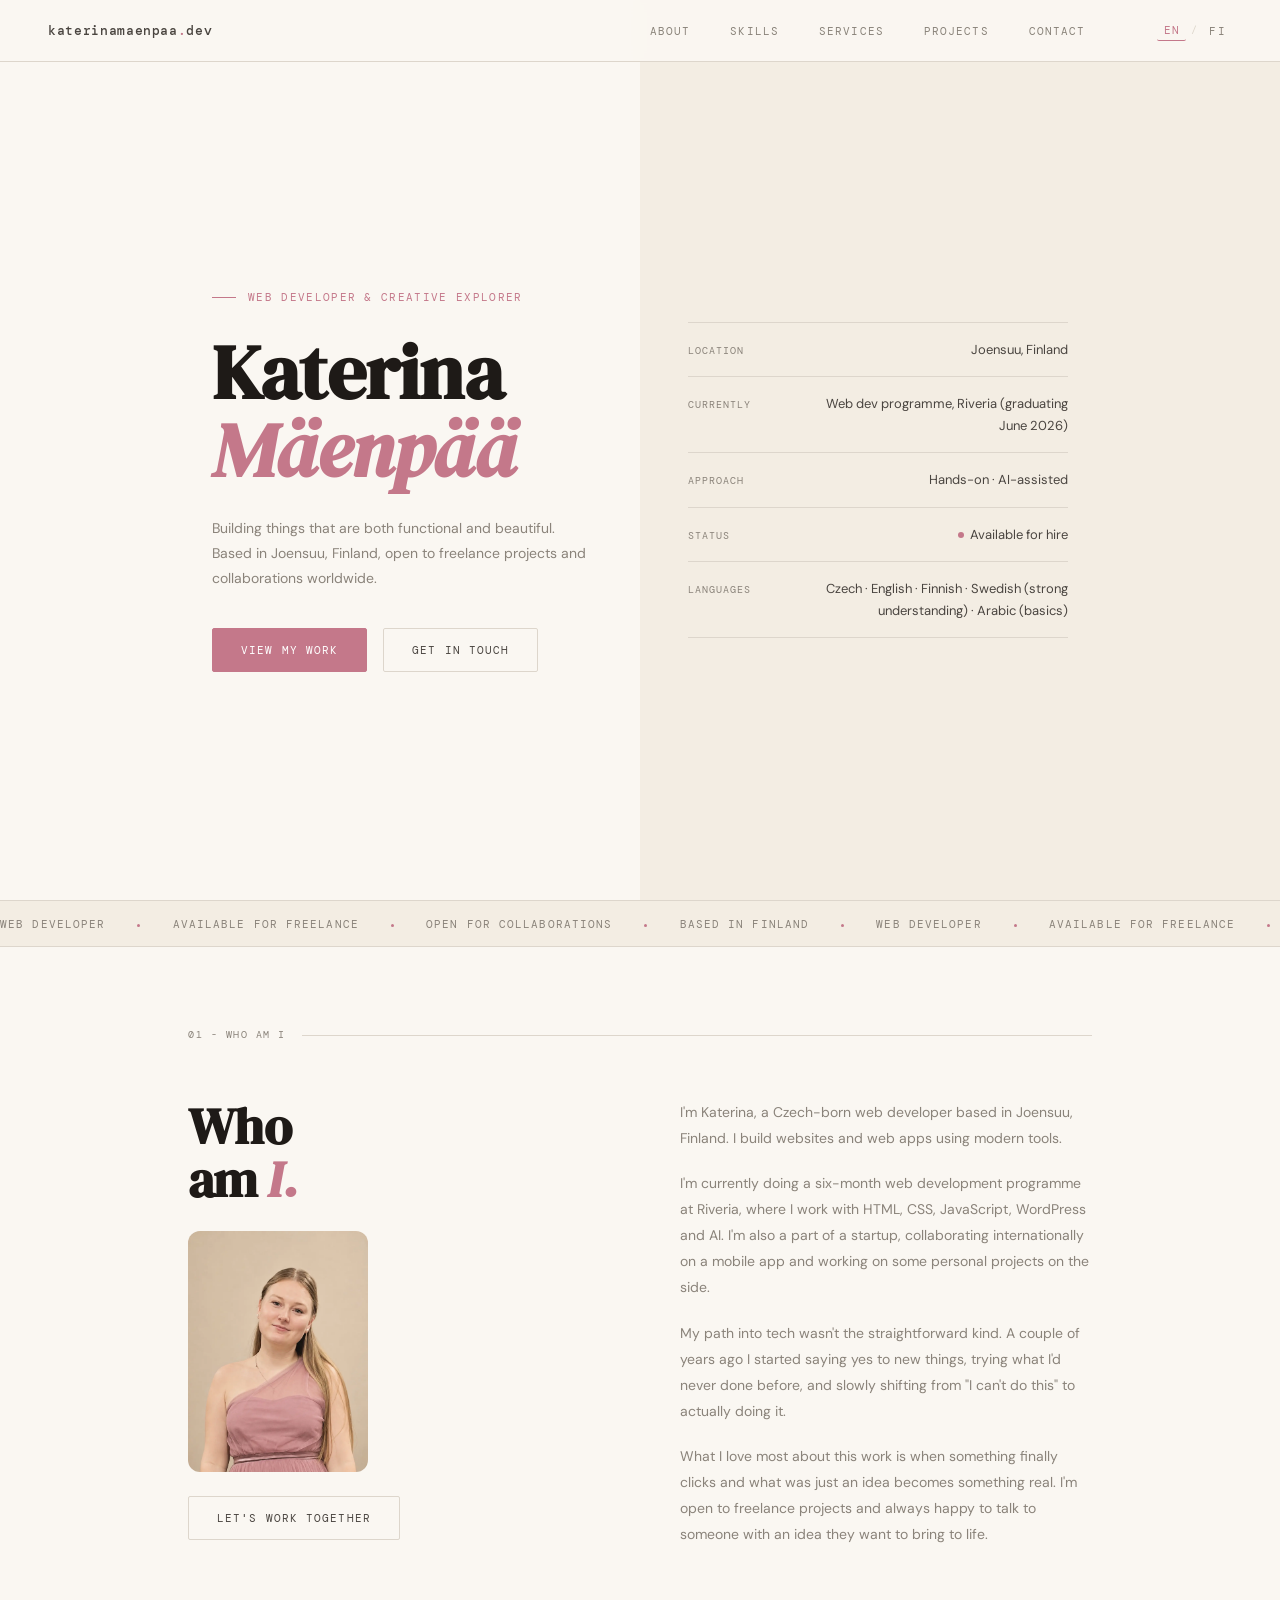
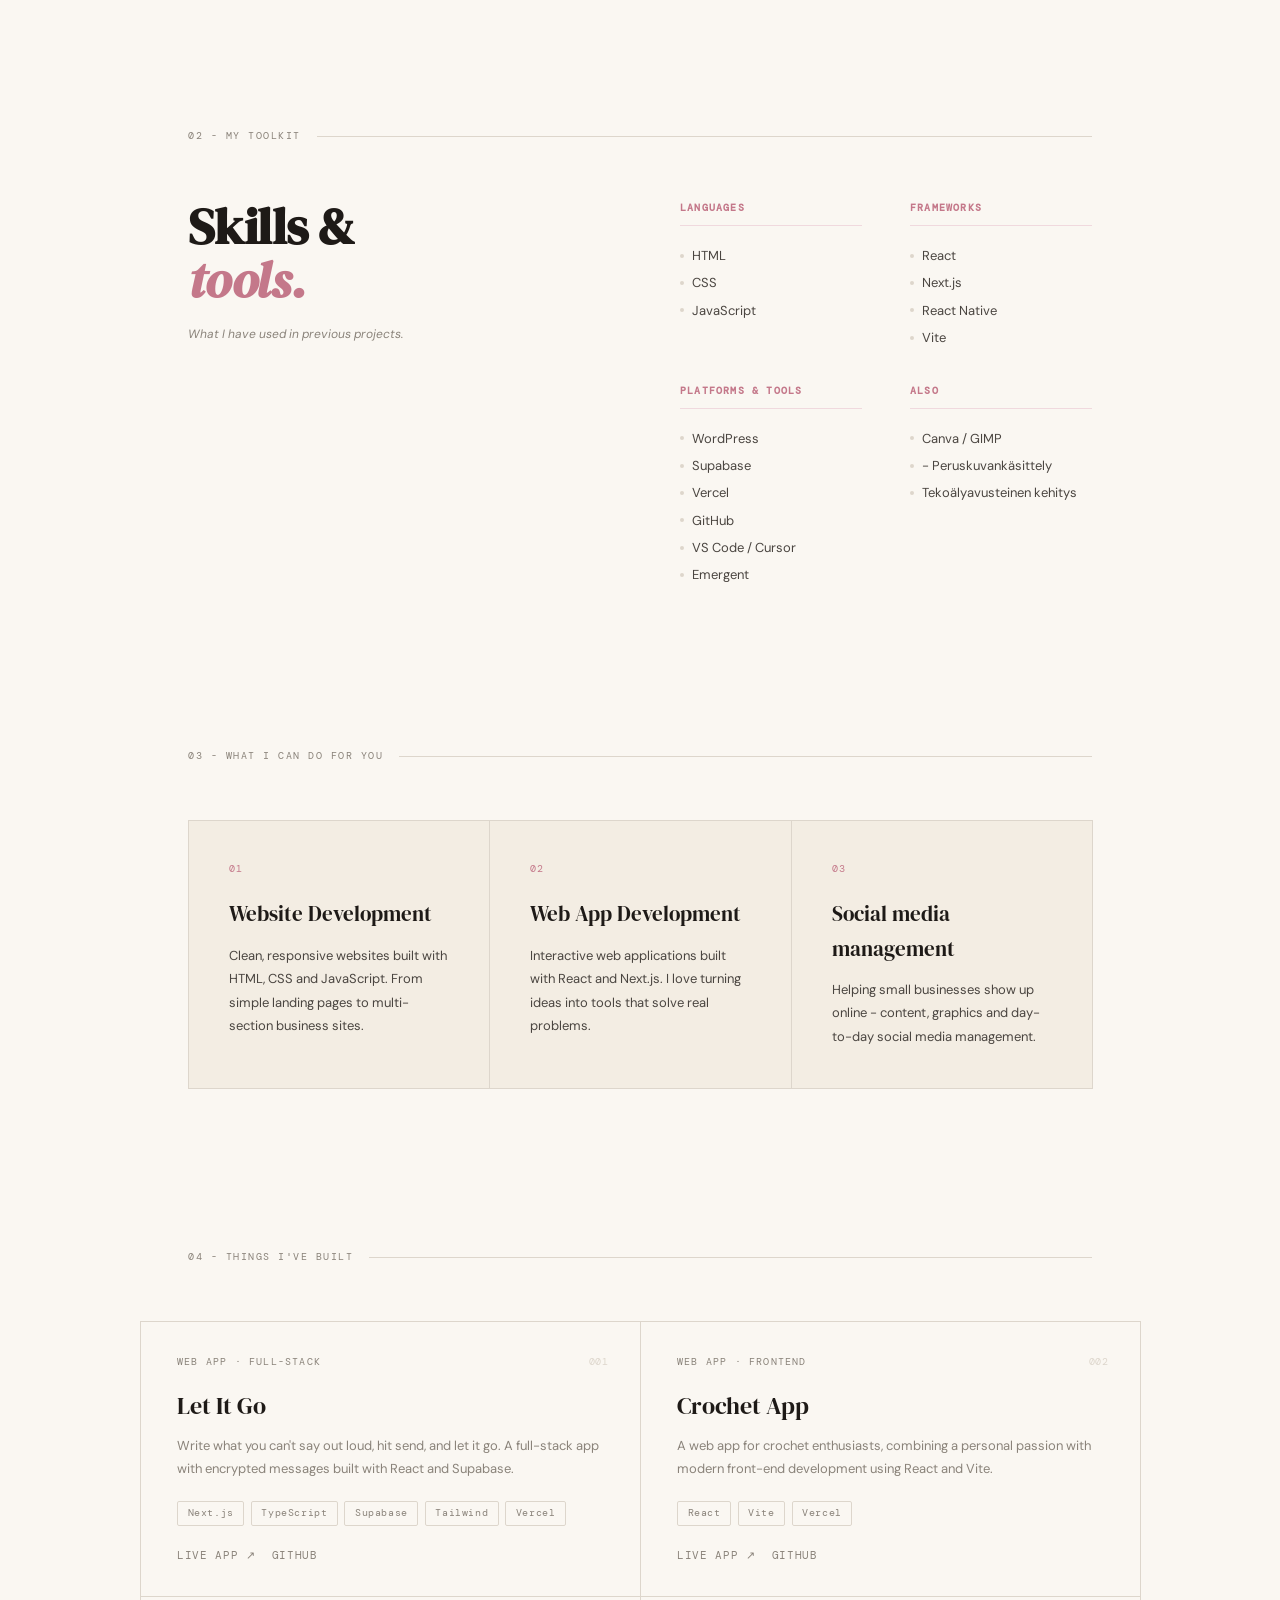
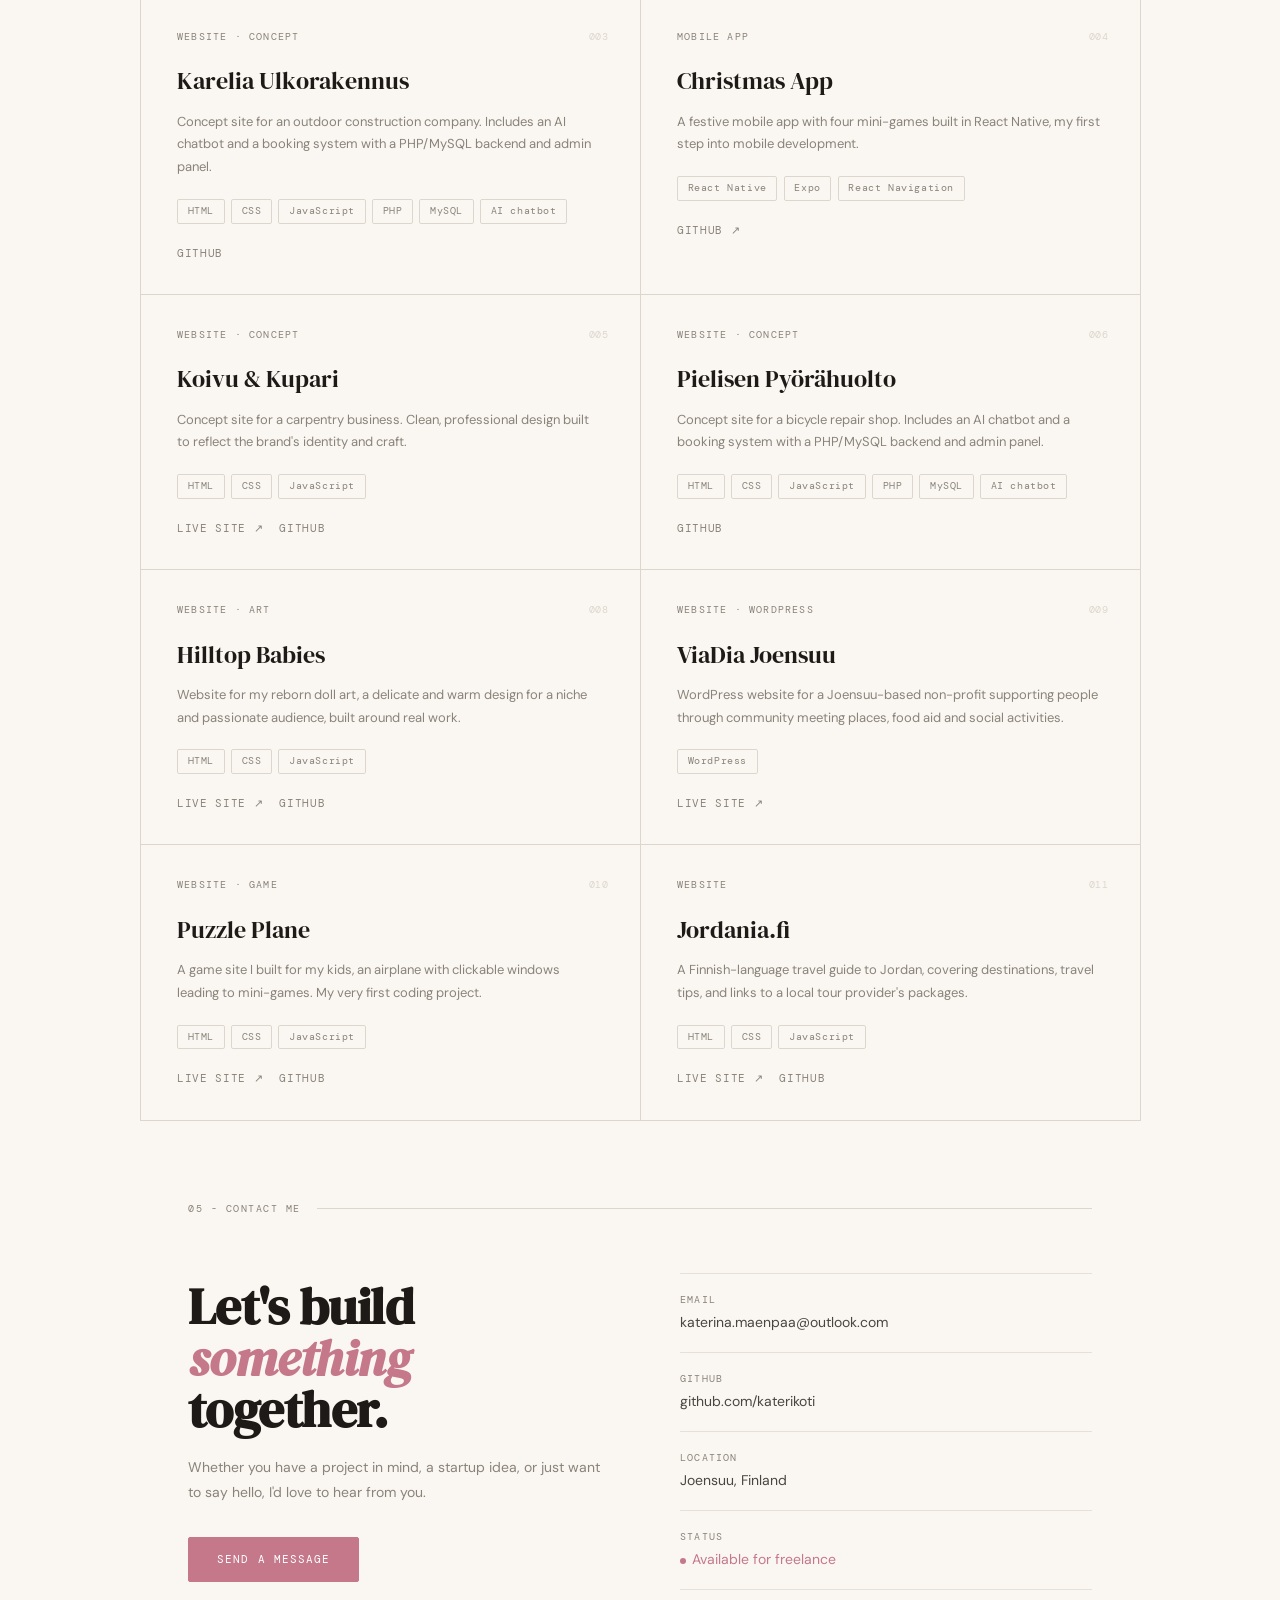
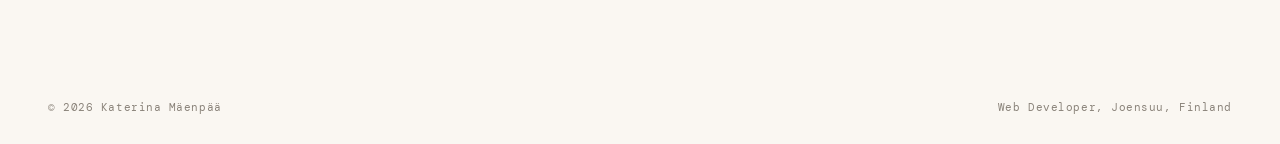
==== index.html @ 5618a6f2 "Header: make nav content full-width (remove container)" ====
<!DOCTYPE html>
<html lang="en">
<head>
<meta charset="UTF-8">
<meta name="viewport" content="width=device-width, initial-scale=1.0">

<!-- SEO -->
<title>Katerina Mäenpää | Web Developer, Joensuu, Finland</title>
<meta name="description" content="Web developer based in Joensuu, Finland. I build clean, responsive websites and web apps using HTML, CSS, JavaScript, React and WordPress. Open to freelance projects worldwide.">
<meta name="keywords" content="web developer, Joensuu, Finland, freelance, React, Next.js, WordPress, HTML, CSS, JavaScript">
<meta name="author" content="Katerina Mäenpää">
<meta name="robots" content="index, follow">
<link rel="canonical" href="https://katerinamaenpaa.dev/">

<!-- GEO -->
<meta name="geo.region" content="FI-PKS">
<meta name="geo.placename" content="Joensuu">
<meta name="geo.position" content="62.6010;29.7638">
<meta name="ICBM" content="62.6010, 29.7638">

<!-- Open Graph -->
<meta property="og:type" content="website">
<meta property="og:title" content="Katerina Mäenpää | Web Developer">
<meta property="og:description" content="Web developer based in Joensuu, Finland. Building clean, responsive websites and web apps. Open to freelance projects worldwide.">
<meta property="og:url" content="https://katerinamaenpaa.dev/">
<meta property="og:locale" content="en_US">
<meta property="og:locale:alternate" content="fi_FI">

<link rel="icon" type="image/svg+xml" href="favicon.svg">
<link rel="preconnect" href="https://fonts.googleapis.com">
<link rel="preconnect" href="https://fonts.gstatic.com" crossorigin>
<link href="https://fonts.googleapis.com/css2?family=DM+Serif+Display:ital@0;1&family=DM+Mono:wght@400;500&family=DM+Sans:wght@400;500&display=swap" rel="stylesheet">
<link rel="stylesheet" href="styles.css">
</head>
<body>

<nav>
  <div style="display:flex;justify-content:space-between;align-items:center;width:100%">
  <div class="nav-logo">katerinamaenpaa<span>.</span>dev</div>
  <ul class="nav-links">
    <li><a href="#about" id="nav-about" data-fi="Tietoa">About</a></li>
    <li><a href="#skills" id="nav-skills" data-fi="Taidot">Skills</a></li>
    <li><a href="#services" id="nav-services" data-fi="Palvelut">Services</a></li>
    <li><a href="#projects" id="nav-projects" data-fi="Projektit">Projects</a></li>
    <li><a href="#contact" id="nav-contact" data-fi="Yhteystiedot">Contact</a></li>
    <li>
      <div class="lang-switcher">
        <button data-lang="en" class="active">EN</button>
        <span class="lang-sep">/</span>
        <button data-lang="fi">FI</button>
      </div>
    </li>
  </ul>
  <div class="nav-mobile-right">
    <div class="lang-switcher lang-switcher-mobile">
      <button data-lang="en" class="active">EN</button>
      <span class="lang-sep">/</span>
      <button data-lang="fi">FI</button>
    </div>
    <button class="hamburger" id="hamburger" aria-label="Menu">
      <span></span><span></span><span></span>
    </button>
  </div>
</nav>

<div class="mobile-menu" id="mobile-menu">
  <a href="#about" id="mob-about" data-fi="Tietoa">About</a>
  <a href="#skills" id="mob-skills" data-fi="Taidot">Skills</a>
  <a href="#services" id="mob-services" data-fi="Palvelut">Services</a>
  <a href="#projects" id="mob-projects" data-fi="Projektit">Projects</a>
  <a href="#contact" id="mob-contact" data-fi="Yhteystiedot">Contact</a>
</div>

<section class="hero" id="hero">
  <div class="hero-inner container">
    <div class="hero-left">
      <div class="hero-tag" id="hero-tag" data-fi="Web-kehittäjä &amp;amp; luova tekijä">Web Developer &amp; Creative Explorer</div>
      <h1>Katerina<br><em>Mäenpää</em></h1>
      <p class="hero-desc" id="hero-desc" data-fi="Rakennan asioita, jotka ovat sekä toimivia että kauniita. Kotipaikka Joensuu, avoin freelance-projekteille ja yhteistyöhön ympäri maailmaa.">Building things that are both functional and beautiful. Based in Joensuu, Finland, open to freelance projects and collaborations worldwide.</p>
      <div class="hero-cta">
        <a href="#projects" class="btn filled" id="hero-cta1" data-fi="Katso töitäni">View my work</a>
        <a href="#contact" class="btn" id="hero-cta2" data-fi="Ota yhteyttä">Get in touch</a>
      </div>
    </div>
    <div class="hero-right">
      <div class="hero-meta">
        <div class="hero-meta-row">
          <span class="hero-meta-label" id="meta-location-label" data-fi="Sijainti">Location</span>
          <span class="hero-meta-val" id="meta-location-val" data-fi="Joensuu, Suomi">Joensuu, Finland</span>
        </div>
        <div class="hero-meta-row">
          <span class="hero-meta-label" id="meta-currently-label" data-fi="Tällä hetkellä">Currently</span>
          <span class="hero-meta-val" id="meta-currently-val" data-fi="Web dev -ohjelma, Riveria (valmistuminen kesäkuu 2026)">Web dev programme, Riveria (graduating June 2026)</span>
        </div>
        <div class="hero-meta-row">
          <span class="hero-meta-label" id="meta-approach-label" data-fi="Työtapa">Approach</span>
          <span class="hero-meta-val" id="meta-approach-val" data-fi="Tekemällä oppien · Tekoäly-avusteinen">Hands-on · AI-assisted</span>
        </div>
        <div class="hero-meta-row">
          <span class="hero-meta-label" id="meta-status-label" data-fi="Tilanne">Status</span>
          <span class="hero-meta-val" id="meta-status-val" data-fi="&lt;span class=&quot;status-dot&quot;&gt;&lt;/span&gt;Avoinna töille"><span class="status-dot"></span>Available for hire</span>
        </div>
        <div class="hero-meta-row">
          <span class="hero-meta-label" id="meta-languages-label" data-fi="Kielet">Languages</span>
          <span class="hero-meta-val" id="meta-languages-val" data-fi="Tšekki · Englanti · Suomi · Ruotsi (vahva ymmärtäminen) · Arabia (perusteet)">Czech · English · Finnish · Swedish (strong understanding) · Arabic (basics)</span>
        </div>
      </div>
    </div>
  </div>
</section>

<div class="ticker-wrap">
  <div class="ticker-inner">
    <div class="ticker" id="ticker">
        Web Developer <span class="tdot"></span> Available for freelance <span class="tdot"></span> Open for collaborations <span class="tdot"></span> Based in Finland <span class="tdot"></span> Web Developer <span class="tdot"></span> Available for freelance <span class="tdot"></span> Open for collaborations <span class="tdot"></span> Based in Finland <span class="tdot"></span> Web Developer <span class="tdot"></span> Available for freelance <span class="tdot"></span> Open for collaborations <span class="tdot"></span> Based in Finland <span class="tdot"></span> Web Developer <span class="tdot"></span> Available for freelance <span class="tdot"></span> Open for collaborations <span class="tdot"></span> Based in Finland <span class="tdot"></span>
      </div>
  </div>
</div>

<section id="about">
  <div class="section-inner">
    <div class="section-label" id="section-about-label" data-fi="01 - Kuka olen">01 - Who am I</div>
    <div class="about-grid">
      <div>
        <h2 id="about-h2" data-fi="Kuka&lt;br&gt;&lt;em&gt;olen.&lt;/em&gt;">Who<br>am <em>I.</em></h2>
        <img src="katerina.webp" alt="Portrait of Katerina Mäenpää in a pink dress, waist-up" class="about-photo">
        <a href="#contact" class="btn" style="margin-top:0" id="about-cta" data-fi="Tehdään yhteistyötä">Let's work together</a>
      </div>
      <div>
        <p class="about-text" id="about-p1" data-fi="Olen Katerina, tšekkiläissyntyinen web-kehittäjä Joensuusta. Rakennan verkkosivuja ja verkkosovelluksia moderneilla työkaluilla.">I'm Katerina, a Czech-born web developer based in Joensuu, Finland. I build websites and web apps using modern tools.</p>
        <p class="about-text" id="about-p2" data-fi="Olen tällä hetkellä kuuden kuukauden web-kehityskoulutuksessa Riveriassa, jossa työskentelen HTML:n, CSS:n, JavaScriptin, WordPressin ja tekoälyn parissa. Olen myös mukana startupissa, teen kansainvälistä yhteistyötä mobiilisovelluksen parissa ja työstän samalla omia henkilökohtaisia projekteja.">I'm currently doing a six-month web development programme at Riveria, where I work with HTML, CSS, JavaScript, WordPress and AI. I'm also a part of a startup, collaborating internationally on a mobile app and working on some personal projects on the side.</p>
        <p class="about-text" id="about-p3" data-fi="Polkuni teknologia-alalle ei ollut suoraviivainen. Muutama vuosi sitten päätin alkaa sanoa kyllä uusille asioille, kokeilla, mitä en ollut koskaan tehnyt ja vähitellen 'en pysty tähän' asenne muuttui siihen, että oikeasti tein sitä.">My path into tech wasn't the straightforward kind. A couple of years ago I started saying yes to new things, trying what I'd never done before, and slowly shifting from "I can't do this" to actually doing it.</p>
        <p class="about-text" id="about-p4" data-fi="Rakastan tässä työssä eniten sitä, kun jokin viimein napsahtaa paikalleen ja pelkästä ideasta tulee jotain todellista. Olen avoin freelance-projekteille ja juttelen mielelläni kenen kanssa tahansa, jolla on idea, jonka haluaa toteuttaa.">What I love most about this work is when something finally clicks and what was just an idea becomes something real. I'm open to freelance projects and always happy to talk to someone with an idea they want to bring to life.</p>
      </div>
    </div>
  </div>
</section>

<section id="skills">
  <div class="section-inner">
    <div class="section-label" id="section-skills-label" data-fi="02 - Työkalupakkini">02 - My toolkit</div>
    <div class="skills-layout">
      <div>
        <h2 id="skills-h2" data-fi="Taidot &amp;amp;&lt;br&gt;&lt;em&gt;työkalut.&lt;/em&gt;">Skills &amp;<br><em>tools.</em></h2>
        <p class="skills-note" id="skills-note" data-fi="Mitä olen käyttänyt aiemmissa projekteissa.">What I have used in previous projects.</p>
      </div>
      <div class="skill-groups">
        <div class="skill-group">
          <h4 id="skills-lang-label" data-fi="Kielet">Languages</h4>
          <ul class="skill-list">
            <li>HTML</li><li>CSS</li><li>JavaScript</li>
          </ul>
        </div>
        <div class="skill-group">
          <h4 id="skills-frameworks-label" data-fi="Kehykset">Frameworks</h4>
          <ul class="skill-list">
            <li>React</li><li>Next.js</li><li>React Native</li><li>Vite</li>
          </ul>
        </div>
        <div class="skill-group">
          <h4 id="skills-platforms-label" data-fi="Alustat &amp;amp; työkalut">Platforms &amp; tools</h4>
          <ul class="skill-list">
            <li>WordPress</li><li>Supabase</li><li>Vercel</li><li>GitHub</li><li>VS Code / Cursor</li><li>Emergent</li>
          </ul>
        </div>
        <div class="skill-group">
          <h4 id="skills-also-label" data-fi="Lisäksi">Also</h4>
          <ul class="skill-list">
              <li>Canva / GIMP</li><li>- Peruskuvankäsittely</li><li>Tekoälyavusteinen kehitys</li>
            </ul>
        </div>
      </div>
    </div>
  </div>
</section>

<section id="services">
  <div class="section-inner">
    <div class="section-label" id="section-services-label" data-fi="03 - Mitä voin tehdä sinulle">03 - What I can do for you</div>
    <div class="services-row">
      <div class="service-item">
        <span class="service-num">01</span>
        <h3 id="svc1-title" data-fi="Verkkosivujen kehitys">Website Development</h3>
        <p id="svc1-desc" data-fi="Siistit, responsiiviset verkkosivut HTML:llä, CSS:llä ja JavaScriptillä. Yksinkertaisista laskeutumissivuista moniosaisiin yrityssivustoihin.">Clean, responsive websites built with HTML, CSS and JavaScript. From simple landing pages to multi-section business sites.</p>
      </div>
      <div class="service-item">
        <span class="service-num">02</span>
        <h3 id="svc2-title" data-fi="Web-sovellusten kehitys">Web App Development</h3>
        <p id="svc2-desc" data-fi="Interaktiiviset web-sovellukset Reactilla ja Next.js:llä. Rakastan ideoiden muuttamista työkaluiksi, jotka ratkaisevat todellisia ongelmia.">Interactive web applications built with React and Next.js. I love turning ideas into tools that solve real problems.</p>
      </div>
      <div class="service-item">
        <span class="service-num">03</span>
        <h3 id="svc3-title" data-fi="Sosiaalisen median hallinta">Social media management</h3>
        <p id="svc3-desc" data-fi="Sisällöntuotantoa, grafiikkaa ja sosiaalisen median hallintaa pienyrityksille.">Helping small businesses show up online - content, graphics and day-to-day social media management.</p>
      </div>
    </div>
  </div>
</section>

<section id="projects">
  <div class="section-inner" style="padding-bottom:0">
    <div class="section-label" id="section-projects-label" data-fi="04 - Rakentamiani asioita">04 - Things I've built</div>
  </div>
  <div class="projects-grid">

    <div class="project-card">
      <span class="project-num">001</span>
      <div class="project-type" id="p1-type" data-fi="Web-sovellus · Full-Stack">Web App · Full-Stack</div>
      <h3>Let It Go</h3>
      <p id="p1-desc" data-fi="Kirjoita mitä et pysty sanomaan ääneen, paina lähetä ja päästä irti. Full-stack-sovellus salatuilla viesteillä, rakennettu Reactilla ja Supabasella.">Write what you can't say out loud, hit send, and let it go. A full-stack app with encrypted messages built with React and Supabase.</p>
      <div class="project-tags">
        <span class="tag">Next.js</span><span class="tag">TypeScript</span><span class="tag">Supabase</span><span class="tag">Tailwind</span><span class="tag">Vercel</span>
      </div>
      <div class="project-links">
        <a href="https://let-it-go-chi.vercel.app" target="_blank" rel="noopener noreferrer" id="p1-live" data-fi="Sovellus ↗">Live app ↗</a>
        <a href="https://github.com/katerikoti/let-it-go" target="_blank" rel="noopener noreferrer">GitHub</a>
      </div>
    </div>

    <div class="project-card">
      <span class="project-num">002</span>
      <div class="project-type" id="p2-type" data-fi="Web-sovellus · Frontend">Web App · Frontend</div>
      <h3>Crochet App</h3>
      <p id="p2-desc" data-fi="Web-sovellus virkkausharrastajille, yhdistää henkilökohtaisen intohimon moderniin frontend-kehitykseen Reactilla ja Vitellä.">A web app for crochet enthusiasts, combining a personal passion with modern front-end development using React and Vite.</p>
      <div class="project-tags">
        <span class="tag">React</span><span class="tag">Vite</span><span class="tag">Vercel</span>
      </div>
      <div class="project-links">
        <a href="https://crochet-app-swart.vercel.app" target="_blank" rel="noopener noreferrer" id="p2-live" data-fi="Sovellus ↗">Live app ↗</a>
        <a href="https://github.com/katerikoti/crochet-app" target="_blank" rel="noopener noreferrer">GitHub</a>
      </div>
    </div>

    <div class="project-card">
      <span class="project-num">003</span>
      <div class="project-type" id="p3-type" data-fi="Verkkosivu · Konsepti">Website · Concept</div>
      <h3>Karelia Ulkorakennus</h3>
      <p id="p3-desc" data-fi="Konseptisivu ulkorakennusyritykselle. Sisältää tekoälychatbotin sekä ajanvarausjärjestelmän PHP/MySQL-backendillä ja admin-paneelilla.">Concept site for an outdoor construction company. Includes an AI chatbot and a booking system with a PHP/MySQL backend and admin panel.</p>
      <div class="project-tags">
        <span class="tag">HTML</span><span class="tag">CSS</span><span class="tag">JavaScript</span><span class="tag">PHP</span><span class="tag">MySQL</span><span class="tag">AI chatbot</span>
      </div>
      <div class="project-links">
        <a href="https://github.com/katerikoti/karelia-ulkorakennus" target="_blank" rel="noopener noreferrer">GitHub</a>
      </div>
    </div>

    <div class="project-card">
      <span class="project-num">004</span>
      <div class="project-type" id="p4-type" data-fi="Mobiilisovellus">Mobile App</div>
      <h3>Christmas App</h3>
      <p id="p4-desc" data-fi="Jouluinen mobiilisovellus neljällä minipelillä React Nativella, ensimmäinen askeleeni mobiilisovellusten pariin.">A festive mobile app with four mini-games built in React Native, my first step into mobile development.</p>
      <div class="project-tags">
        <span class="tag">React Native</span><span class="tag">Expo</span><span class="tag">React Navigation</span>
      </div>
      <div class="project-links">
        <a href="https://github.com/katerikoti/christmas-app" target="_blank" rel="noopener noreferrer">GitHub ↗</a>
      </div>
    </div>

    <div class="project-card">
      <span class="project-num">005</span>
      <div class="project-type" id="p5-type" data-fi="Verkkosivu · Konsepti">Website · Concept</div>
      <h3>Koivu &amp; Kupari</h3>
      <p id="p5-desc" data-fi="Konseptisivu puusepänyritykselle. Siisti, ammattimainen muotoilu brändin identiteetin ja käsityön henkeen.">Concept site for a carpentry business. Clean, professional design built to reflect the brand's identity and craft.</p>
      <div class="project-tags">
        <span class="tag">HTML</span><span class="tag">CSS</span><span class="tag">JavaScript</span>
      </div>
      <div class="project-links">
        <a href="https://katerikoti.github.io/koivukupari/" target="_blank" rel="noopener noreferrer" id="p5-live" data-fi="Sivusto ↗">Live site ↗</a>
        <a href="https://github.com/katerikoti/koivukupari" target="_blank" rel="noopener noreferrer">GitHub</a>
      </div>
    </div>

    <div class="project-card">
      <span class="project-num">006</span>
      <div class="project-type" id="p7-type" data-fi="Verkkosivu · Konsepti">Website · Concept</div>
      <h3>Pielisen Pyörähuolto</h3>
      <p id="p7-desc" data-fi="Konseptisivu polkupyöräkorjaamolle. Sisältää tekoälychatbotin sekä ajanvarausjärjestelmän PHP/MySQL-backendillä ja admin-paneelilla.">Concept site for a bicycle repair shop. Includes an AI chatbot and a booking system with a PHP/MySQL backend and admin panel.</p>
      <div class="project-tags">
        <span class="tag">HTML</span><span class="tag">CSS</span><span class="tag">JavaScript</span><span class="tag">PHP</span><span class="tag">MySQL</span><span class="tag">AI chatbot</span>
      </div>
      <div class="project-links">
        <a href="https://github.com/katerikoti/pielisen-pyorahuolto" target="_blank" rel="noopener noreferrer">GitHub</a>
      </div>
    </div>

    <div class="project-card">
      <span class="project-num">008</span>
      <div class="project-type" id="p8-type" data-fi="Verkkosivu · Taide">Website · Art</div>
      <h3>Hilltop Babies</h3>
      <p id="p8-desc" data-fi="Sivusto reborn-nukketaiteelleni, herkkä ja lämmin muotoilu intohimoiselle yleisölle, rakennettu todellisten töiden ympärille.">Website for my reborn doll art, a delicate and warm design for a niche and passionate audience, built around real work.</p>
      <div class="project-tags">
        <span class="tag">HTML</span><span class="tag">CSS</span><span class="tag">JavaScript</span>
      </div>
      <div class="project-links">
        <a href="https://katerikoti.github.io/hilltop-babies/" target="_blank" rel="noopener noreferrer" id="p8-live" data-fi="Sivusto ↗">Live site ↗</a>
        <a href="https://github.com/katerikoti/hilltop-babies" target="_blank" rel="noopener noreferrer">GitHub</a>
      </div>
    </div>

    <div class="project-card">
      <span class="project-num">009</span>
      <div class="project-type" id="p9-type" data-fi="Verkkosivu · WordPress">Website · WordPress</div>
      <h3>ViaDia Joensuu</h3>
      <p id="p9-desc" data-fi="WordPress-sivusto joensuulaiselle yhdistykselle, joka tukee ihmisiä arjessa kohtaamispaikkojen, ruoka-avun ja yhteisötoiminnan kautta.">WordPress website for a Joensuu-based non-profit supporting people through community meeting places, food aid and social activities.</p>
      <div class="project-tags">
        <span class="tag">WordPress</span>
      </div>
      <div class="project-links">
        <a href="https://te26mkteo.okuserveri.com" target="_blank" rel="noopener noreferrer" id="p9-live" data-fi="Sivusto ↗">Live site ↗</a>
      </div>
    </div>

    <div class="project-card">
      <span class="project-num">010</span>
      <div class="project-type" id="p10-type" data-fi="Verkkosivu · Peli">Website · Game</div>
      <h3>Puzzle Plane</h3>
      <p id="p10-desc" data-fi="Pelisivusto lapsilleni, lentokoneessa on klikattavia ikkunoita, joista pääsee minipeleihin. Ensimmäinen koodausprojektini.">A game site I built for my kids, an airplane with clickable windows leading to mini-games. My very first coding project.</p>
      <div class="project-tags">
        <span class="tag">HTML</span><span class="tag">CSS</span><span class="tag">JavaScript</span>
      </div>
      <div class="project-links">
        <a href="https://katerikoti.github.io/puzzle-plane/" target="_blank" rel="noopener noreferrer" id="p10-live" data-fi="Sivusto ↗">Live site ↗</a>
        <a href="https://github.com/katerikoti/puzzle-plane" target="_blank" rel="noopener noreferrer">GitHub</a>
      </div>
    </div>

    <div class="project-card">
      <span class="project-num">011</span>
      <div class="project-type" id="p11-type" data-fi="Verkkosivu">Website</div>
      <h3>Jordania.fi</h3>
      <p id="p11-desc" data-fi="Suomenkielinen matkaopas Jordaniaan, tietoa kohteista, vinkkejä ja linkkejä paikallisen matkanjärjestäjän paketteihin.">A Finnish-language travel guide to Jordan, covering destinations, travel tips, and links to a local tour provider's packages.</p>
      <div class="project-tags">
        <span class="tag">HTML</span><span class="tag">CSS</span><span class="tag">JavaScript</span>
      </div>
      <div class="project-links">
        <a href="https://katerikoti.github.io/jordania.fi/" target="_blank" rel="noopener noreferrer" id="p11-live" data-fi="Sivusto ↗">Live site ↗</a>
        <a href="https://github.com/katerikoti/jordania.fi" target="_blank" rel="noopener noreferrer">GitHub</a>
      </div>
    </div>

  </div>
</section>

<section id="contact">
  <div class="section-inner">
    <div class="section-label" id="section-contact-label" data-fi="05 - Ota yhteyttä">05 - Contact me</div>
    <div class="contact-layout">
      <div>
        <h2 id="contact-h2" data-fi="Rakennetaan&lt;br&gt;&lt;em&gt;jotain&lt;/em&gt;&lt;br&gt;yhdessä.">Let's build<br><em>something</em><br>together.</h2>
        <p id="contact-p" data-fi="Jos sinulla on projekti mielessä, startup-idea hautumassa tai haluat vain sanoa hei, ota rohkeasti yhteyttä.">Whether you have a project in mind, a startup idea, or just want to say hello, I'd love to hear from you.</p>
        <a href="mailto:katerina.maenpaa@outlook.com" class="btn filled" id="contact-btn" data-fi="Lähetä viesti">Send a message</a>
      </div>
      <div class="contact-rows">
        <div class="contact-row">
          <label id="contact-email-label" data-fi="Sähköposti">Email</label>
          <a href="mailto:katerina.maenpaa@outlook.com">katerina.maenpaa@outlook.com</a>
        </div>
        <div class="contact-row">
          <label id="contact-github-label" data-fi="GitHub">GitHub</label>
          <a href="https://github.com/katerikoti" target="_blank" rel="noopener noreferrer">github.com/katerikoti</a>
        </div>
        <div class="contact-row">
          <label id="contact-location-label" data-fi="Sijainti">Location</label>
          <span id="contact-location-val" data-fi="Joensuu, Suomi">Joensuu, Finland</span>
        </div>
        <div class="contact-row">
          <label id="contact-status-label" data-fi="Tilanne">Status</label>
          <span class="avail" id="contact-status-val" data-fi="&lt;span class=&quot;status-dot&quot;&gt;&lt;/span&gt;Avoinna freelance-töille"><span class="status-dot"></span>Available for freelance</span>
        </div>
      </div>
    </div>
  </div>
</section>

<footer>
  <span>© 2026 Katerina Mäenpää</span>
  <span id="footer-right" data-fi="Web-kehittäjä, Joensuu, Suomi">Web Developer, Joensuu, Finland</span>
</footer>

<button class="scroll-top" id="scroll-top" aria-label="Scroll to top">
  <svg viewBox="0 0 24 24" xmlns="http://www.w3.org/2000/svg">
    <polyline points="18 15 12 9 6 15"></polyline>
  </svg>
</button>

<template id="ticker-fi">
  Web-kehittäjä <span class="tdot"></span> avoin freelance-työlle <span class="tdot"></span> Avoin yhteistyölle <span class="tdot"></span> Kotipaikka Suomi <span class="tdot"></span> Web-kehittäjä <span class="tdot"></span> avoin freelance-työlle <span class="tdot"></span> Avoin yhteistyölle <span class="tdot"></span> Kotipaikka Suomi <span class="tdot"></span> Web-kehittäjä <span class="tdot"></span> avoin freelance-työlle <span class="tdot"></span> Avoin yhteistyölle <span class="tdot"></span> Kotipaikka Suomi <span class="tdot"></span> Web-kehittäjä <span class="tdot"></span> avoin freelance-työlle <span class="tdot"></span> Avoin yhteistyölle <span class="tdot"></span> Kotipaikka Suomi <span class="tdot"></span>
</template>

<script src="script.js"></script>
</body>
</html>
---- styles.css ----
*, *::before, *::after { box-sizing: border-box; margin: 0; padding: 0; }

:root {
  --cream: #faf7f2;
  --paper: #f3ede3;
  --dark: #1e1a17;
  --mid: #4a4540;
  --muted: #8a837a;
  --border: #ddd6cc;
  --border-soft: #e8e0d6;
  --rose: #c4788a;
  --rose-light: #f0d9de;
  --rose-dark: #8a3f52;
  --serif: 'DM Serif Display', serif;
  --mono: 'DM Mono', monospace;
  --sans: 'DM Sans', sans-serif;
}

html { scroll-behavior: smooth; }

.container {
  max-width: 1000px;
  margin-left: auto;
  margin-right: auto;
  width: 100%;
  padding: 0 1.5rem;
}

body {
  background: var(--cream);
  color: var(--dark);
  font-family: var(--sans);
  font-size: 15px;
  line-height: 1.65;
  overflow-x: hidden;
}

a { color: inherit; text-decoration: none; }

nav {
  position: fixed;
  top: 0; left: 0; right: 0;
  z-index: 100;
  display: flex;
  justify-content: space-between;
  align-items: center;
  padding: 1.25rem 3rem;
  border-bottom: 1px solid var(--border);
  background: rgba(250,247,242,0.94);
  backdrop-filter: blur(10px);
}
.nav-logo {
  font-family: var(--mono);
  font-size: 13px;
  font-weight: 500;
  letter-spacing: 0.05em;
  color: var(--mid);
}
.nav-logo span { color: var(--rose); }
.nav-links {
  display: flex;
  gap: 2.5rem;
  list-style: none;
  font-family: var(--mono);
  font-size: 11px;
  letter-spacing: 0.1em;
  text-transform: uppercase;
  align-items: center;
}
.nav-links a { color: var(--muted); transition: color 0.2s; }
.nav-links a:hover { color: var(--rose); }

/* Language switcher */
.lang-switcher {
  display: flex;
  align-items: center;
  gap: 0.3rem;
  font-family: var(--mono);
  font-size: 11px;
  letter-spacing: 0.1em;
  text-transform: uppercase;
  margin-left: 2rem;
}
.lang-switcher button {
  background: none;
  border: none;
  cursor: pointer;
  padding: 0.2rem 0.4rem;
  color: var(--muted);
  font-family: var(--mono);
  font-size: 11px;
  letter-spacing: 0.1em;
  text-transform: uppercase;
  transition: color 0.2s;
  border-radius: 2px;
}
.lang-switcher button:hover { color: var(--rose); }
.lang-switcher button.active {
  color: var(--rose);
  border-bottom: 1px solid var(--rose);
}
.lang-switcher .lang-sep {
  color: var(--border);
  font-size: 10px;
}

.hero {
  width: 100%;
  position: relative;
  min-height: 100vh;
  background: linear-gradient(90deg, var(--cream) 0 50%, var(--paper) 50% 100%);
}
.hero-inner {
  max-width: 1000px;
  margin: 0 auto;
  display: grid;
  grid-template-columns: 1fr 1fr;
  min-height: 100vh;
  padding-top: 60px;
}
.hero-left {
  display: flex;
  flex-direction: column;
  justify-content: center;
  padding: 4rem 3rem;
}
.hero-tag {
  font-family: var(--mono);
  font-size: 11px;
  letter-spacing: 0.12em;
  text-transform: uppercase;
  color: var(--rose);
  margin-bottom: 1.75rem;
  display: flex;
  align-items: center;
  gap: 0.75rem;
}
.hero-tag::before {
  content: '';
  display: block;
  width: 24px;
  height: 1px;
  background: var(--rose);
}
.hero h1 {
  font-family: var(--serif);
  font-size: clamp(3rem, 6vw, 5rem);
  line-height: 1.0;
  letter-spacing: -0.01em;
  margin-bottom: 1.75rem;
  color: var(--dark);
}
.hero-left h1 {
  max-width: 420px;
  overflow-wrap: break-word;
}
.hero h1 em { font-style: italic; color: var(--rose); }
.hero-desc {
  color: var(--muted);
  font-size: 14px;
  line-height: 1.8;
  max-width: 380px;
  margin-bottom: 2.25rem;
}
.hero-cta { display: flex; gap: 1rem; flex-wrap: wrap; }

.btn {
  display: inline-block;
  padding: 0.75rem 1.75rem;
  font-family: var(--mono);
  font-size: 11px;
  letter-spacing: 0.1em;
  text-transform: uppercase;
  border: 1px solid var(--border);
  background: transparent;
  color: var(--mid);
  cursor: pointer;
  border-radius: 2px;
  transition: all 0.2s;
}
.btn:hover { border-color: var(--rose); color: var(--rose); }
.btn.filled {
  background: var(--rose);
  color: #fff;
  border-color: var(--rose);
}
.btn.filled:hover { background: var(--rose-dark); border-color: var(--rose-dark); }

.hero-right {
  display: flex;
  flex-direction: column;
  justify-content: center;
  padding: 4rem 3rem;
}
.hero-meta { display: flex; flex-direction: column; }
.hero-meta-row {
  display: flex;
  justify-content: space-between;
  align-items: baseline;
  padding: 1rem 0;
  border-top: 1px solid var(--border);
  font-size: 13px;
  gap: 2rem;
}
.hero-meta-row:last-child { border-bottom: 1px solid var(--border); }
.hero-meta-label {
  font-family: var(--mono);
  font-size: 10px;
  text-transform: uppercase;
  letter-spacing: 0.1em;
  color: var(--muted);
  flex-shrink: 0;
  width: 90px;
}
.hero-meta-val { color: var(--mid); text-align: right; }
.status-dot {
  display: inline-block;
  width: 6px; height: 6px;
  border-radius: 50%;
  background: var(--rose);
  margin-right: 6px;
  vertical-align: middle;
}

.section { border-bottom: 1px solid var(--border); }
.section-inner { padding: 5rem 3rem; max-width: 1000px; margin: 0 auto; width: 100%; }

/* Constrain larger full-width blocks to the same content width */
.projects-grid { max-width: 1000px; margin: 0 auto; }
.section-label {
  font-family: var(--mono);
  font-size: 10px;
  letter-spacing: 0.15em;
  text-transform: uppercase;
  color: var(--muted);
  margin-bottom: 3.5rem;
  display: flex;
  align-items: center;
  gap: 1rem;
}
.section-label::after {
  content: '';
  flex: 1;
  height: 1px;
  background: var(--border);
}

.about-grid {
  display: grid;
  grid-template-columns: 1fr 1fr;
  gap: 5rem;
  align-items: start;
}
.about-grid h2 {
  font-family: var(--serif);
  font-size: clamp(2.5rem, 4vw, 4rem);
  line-height: 1.05;
  letter-spacing: -0.01em;
  margin-bottom: 1.5rem;
}
.about-grid h2 em { font-style: italic; color: var(--rose); }
.about-photo {
  width: 100%;
  max-width: 180px;
  border-radius: 12px;
  display: block;
  margin-bottom: 1.5rem;
  object-fit: cover;
}
.about-text { color: var(--muted); line-height: 1.85; margin-bottom: 1.25rem; font-size: 14px; }
.meta-table { width: 100%; border-collapse: collapse; }
.meta-table tr { border-top: 1px solid var(--border-soft); }
.meta-table td { padding: 0.9rem 0; font-size: 13px; vertical-align: top; }
.meta-table td:first-child {
  font-family: var(--mono);
  font-size: 10px;
  text-transform: uppercase;
  letter-spacing: 0.1em;
  color: var(--muted);
  width: 38%;
  padding-top: 1.1rem;
}
.meta-table td:last-child { color: var(--mid); }

.skills-layout {
  display: grid;
  grid-template-columns: 1fr 1fr;
  gap: 5rem;
  align-items: start;
}
.skills-layout h2 {
  font-family: var(--serif);
  font-size: clamp(2.5rem, 4vw, 4rem);
  line-height: 1.05;
  letter-spacing: -0.01em;
}
.skills-layout h2 em { font-style: italic; color: var(--rose); }
.skills-note {
  margin-top: 1rem;
  font-size: 12px;
  color: var(--muted);
  line-height: 1.7;
  font-style: italic;
}
.skill-groups {
  display: grid;
  grid-template-columns: 1fr 1fr;
  gap: 2rem 3rem;
}
.skill-group h4 {
  font-family: var(--mono);
  font-size: 10px;
  text-transform: uppercase;
  letter-spacing: 0.12em;
  color: var(--rose);
  margin-bottom: 1rem;
  padding-bottom: 0.5rem;
  border-bottom: 1px solid var(--rose-light);
}
.skill-list { list-style: none; font-size: 13px; color: var(--mid); line-height: 2.1; }
.skill-list li { display: flex; align-items: center; gap: 0.5rem; }
.skill-list li::before {
  content: '';
  display: block;
  width: 4px; height: 4px;
  border-radius: 50%;
  background: var(--border);
  flex-shrink: 0;
}

.services-row {
  display: grid;
  grid-template-columns: repeat(3, 1fr);
}
.service-item {
  padding: 2.5rem;
  border: 1px solid var(--border);
  margin: -1px -1px 0 0;
  background: var(--paper);
  transition: background 0.2s;
}
.service-item:hover { background: var(--rose-light); }
.service-num {
  font-family: var(--mono);
  font-size: 10px;
  color: var(--rose);
  letter-spacing: 0.1em;
  display: block;
  margin-bottom: 1.25rem;
}
.service-item h3 {
  font-family: var(--serif);
  font-size: 1.3rem;
  font-weight: 400;
  margin-bottom: 0.75rem;
  color: var(--dark);
}
.service-item p { color: var(--mid); font-size: 13px; line-height: 1.8; }

.projects-grid {
  display: grid;
  grid-template-columns: 1fr 1fr;
}
.project-card {
  padding: 2rem 2.25rem;
  border: 1px solid var(--border);
  margin: -1px -1px 0 0;
  transition: background 0.2s;
  position: relative;
}
.project-card:hover { background: var(--paper); }
.project-num {
  font-family: var(--mono);
  font-size: 10px;
  color: var(--border);
  position: absolute;
  top: 2rem; right: 2rem;
  letter-spacing: 0.05em;
}
.project-type {
  font-family: var(--mono);
  font-size: 10px;
  letter-spacing: 0.12em;
  text-transform: uppercase;
  color: var(--muted);
  margin-bottom: 1rem;
}
.project-card h3 {
  font-family: var(--serif);
  font-size: 1.5rem;
  font-weight: 400;
  margin-bottom: 0.6rem;
  color: var(--dark);
}
.project-card p {
  color: var(--muted);
  font-size: 13px;
  line-height: 1.75;
  margin-bottom: 1.25rem;
}
.project-tags {
  display: flex;
  flex-wrap: wrap;
  gap: 0.4rem;
  margin-bottom: 1.25rem;
}
.tag {
  font-family: var(--mono);
  font-size: 10px;
  padding: 0.2rem 0.6rem;
  border: 1px solid var(--border);
  color: var(--muted);
  letter-spacing: 0.06em;
  border-radius: 2px;
}
.project-links {
  display: flex;
  gap: 1rem;
  font-family: var(--mono);
  font-size: 11px;
  letter-spacing: 0.06em;
  text-transform: uppercase;
}
.project-links a { color: var(--muted); transition: color 0.2s; }
.project-links a:hover { color: var(--rose); }

.contact-layout {
  display: grid;
  grid-template-columns: 1fr 1fr;
  gap: 5rem;
  align-items: center;
}
.contact-layout h2 {
  font-family: var(--serif);
  font-size: clamp(2.5rem, 4vw, 4.5rem);
  line-height: 1.0;
  letter-spacing: -0.01em;
  margin-bottom: 1.25rem;
}
.contact-layout h2 em { font-style: italic; color: var(--rose); }
.contact-layout p { color: var(--muted); font-size: 14px; line-height: 1.8; margin-bottom: 2rem; }
.contact-rows { display: flex; flex-direction: column; }
.contact-row {
  display: flex;
  flex-direction: column;
  gap: 0.2rem;
  padding: 1.1rem 0;
  border-top: 1px solid var(--border-soft);
}
.contact-row:last-child { border-bottom: 1px solid var(--border-soft); }
.contact-row label {
  font-family: var(--mono);
  font-size: 10px;
  text-transform: uppercase;
  letter-spacing: 0.12em;
  color: var(--muted);
}
.contact-row a, .contact-row span { font-size: 14px; color: var(--mid); transition: color 0.2s; }
.contact-row a:hover { color: var(--rose); }
.contact-row .avail { color: var(--rose); }

.ticker-wrap {
  overflow: hidden;
  position: relative;
  background: var(--paper);
  padding: 0.7rem 0;
  white-space: nowrap;
}

/* Full-width bottom border for the banner */
.ticker-wrap::after {
  content: '';
  position: absolute;
  left: 0;
  right: 0;
  bottom: 0;
  height: 1px;
  background: var(--border);
}

/* Full-width top border for the banner */
.ticker-wrap::before {
  content: '';
  position: absolute;
  left: 0;
  right: 0;
  top: 0;
  height: 1px;
  background: var(--border);
}
.ticker-inner { overflow: hidden; }
.ticker {
  display: inline-block;
  animation: ticker 30s linear infinite;
  font-family: var(--mono);
  font-size: 11px;
  letter-spacing: 0.1em;
  text-transform: uppercase;
  color: var(--muted);
}
@keyframes ticker {
  from { transform: translateX(0); }
  to { transform: translateX(-50%); }
}
.tdot {
  display: inline-block;
  width: 3px; height: 3px;
.ticker-wrap { width: 100%; }
.ticker-inner { max-width: none; width: 100%; margin: 0; padding: 0; overflow: hidden; }
  border-radius: 50%;
  background: var(--rose);
  margin: 0 1.5rem;
  vertical-align: middle;
}

footer {
  padding: 1.75rem 3rem;
  display: flex;
  justify-content: space-between;
  align-items: center;
  font-family: var(--mono);
  font-size: 11px;
  color: var(--muted);
  letter-spacing: 0.05em;
}

@keyframes fadeUp {
  from { opacity: 0; transform: translateY(20px); }
  to { opacity: 1; transform: translateY(0); }
}
.hero-tag { animation: fadeUp 0.6s ease both 0.1s; }
.hero h1 { animation: fadeUp 0.6s ease both 0.25s; }
.hero-desc { animation: fadeUp 0.6s ease both 0.4s; }
.hero-cta { animation: fadeUp 0.6s ease both 0.5s; }

/* ── Hamburger button ── */
.hamburger {
  display: none;
  flex-direction: column;
  justify-content: center;
  align-items: center;
  gap: 4px;
  width: 32px;
  height: 32px;
  background: none;
  border: none;
  cursor: pointer;
  padding: 4px;
  border-radius: 4px;
  flex-shrink: 0;
}
.hamburger span {
  display: block;
  width: 20px;
  height: 2.5px;
  background: var(--mid);
  border-radius: 2px;
  transition: transform 0.28s ease, opacity 0.28s ease, width 0.28s ease;
  transform-origin: center;
}
.hamburger.open span:nth-child(1) { transform: translateY(6.5px) rotate(45deg); }
.hamburger.open span:nth-child(2) { opacity: 0; width: 0; }
.hamburger.open span:nth-child(3) { transform: translateY(-6.5px) rotate(-45deg); }

/* ── Mobile right side (lang + hamburger) ── */
.nav-mobile-right {
  display: none;
  align-items: center;
  gap: 0.6rem;
}

/* ── Mobile language switcher (in nav bar) ── */
.lang-switcher-mobile {
  margin-left: 0;
}

/* ── Mobile slide-down menu ── */
.mobile-menu {
  display: none;
  flex-direction: column;
  position: fixed;
  top: 57px;
  left: 0; right: 0;
  background: rgba(250,247,242,0.98);
  backdrop-filter: blur(12px);
  border-bottom: 1px solid var(--border);
  z-index: 99;
  padding: 0.5rem 1.5rem 1.25rem;
  transform: translateY(-6px);
  opacity: 0;
  transition: transform 0.25s ease, opacity 0.25s ease;
  pointer-events: none;
}
.mobile-menu.open {
  transform: translateY(0);
  opacity: 1;
  pointer-events: auto;
}
.mobile-menu a {
  font-family: var(--mono);
  font-size: 11px;
  letter-spacing: 0.12em;
  text-transform: uppercase;
  color: var(--muted);
  padding: 0.85rem 0;
  border-bottom: 1px solid var(--border-soft);
  transition: color 0.2s;
}
.mobile-menu a:last-child { border-bottom: none; }
.mobile-menu a:hover { color: var(--rose); }

/* ── Scroll to top button ── */
.scroll-top {
  position: fixed;
  bottom: 1.75rem;
  right: 1.75rem;
  width: 40px;
  height: 40px;
  background: var(--rose);
  color: #fff;
  border: none;
  border-radius: 50%;
  cursor: pointer;
  display: flex;
  align-items: center;
  justify-content: center;
  z-index: 200;
  opacity: 0;
  transform: translateY(10px);
  transition: opacity 0.3s ease, transform 0.3s ease, background 0.2s;
  pointer-events: none;
  box-shadow: 0 2px 12px rgba(196,120,138,0.35);
}
.scroll-top svg {
  width: 16px;
  height: 16px;
  stroke: #fff;
  fill: none;
  stroke-width: 2.5;
  stroke-linecap: round;
  stroke-linejoin: round;
}
.scroll-top.visible {
  opacity: 1;
  transform: translateY(0);
  pointer-events: auto;
}
.scroll-top:hover { background: var(--rose-dark); }

@media (max-width: 800px) {
  nav { padding: 1rem 1.5rem; }
  .nav-links { display: none; }
  .nav-mobile-right { display: flex; }
  .hamburger { display: flex; }
  .mobile-menu { display: flex; }
  .hero-inner { grid-template-columns: 1fr; min-height: auto; }
  .hero-left { padding: 4rem 1.5rem 3rem; border-right: none; border-bottom: 1px solid var(--border); }
  /* On mobile, make the hero background single-column and apply the darker background to the right block when stacked */
  .hero { background: var(--cream); }
  .hero-right { background: var(--paper); }
  .hero-right { padding: 2rem 1.5rem 3rem; }

  /* Full-width stacked background: use a pseudo-element behind content
     `--hero-right-top` is set by JS to match the bottom of the left block. */
  .hero { position: relative; }
  .hero::before {
    content: '';
    position: absolute;
    left: 0;
    right: 0;
    top: var(--hero-right-top, 50%);
    bottom: 0;
    background: var(--paper);
    z-index: 0;
  }
  .hero-inner { position: relative; z-index: 1; }

  /* Ensure inner blocks don't show their own backgrounds (they sit above the pseudo-element) */
  .hero-right { background: transparent; }
  .section-inner { padding: 3.5rem 1.5rem; }
  .about-grid, .contact-layout, .skills-layout { grid-template-columns: 1fr; gap: 2.5rem; }
  .projects-grid, .services-row { grid-template-columns: 1fr; }
  .skill-groups { grid-template-columns: 1fr 1fr; }
  footer { flex-direction: column; gap: 0.4rem; text-align: center; }
}
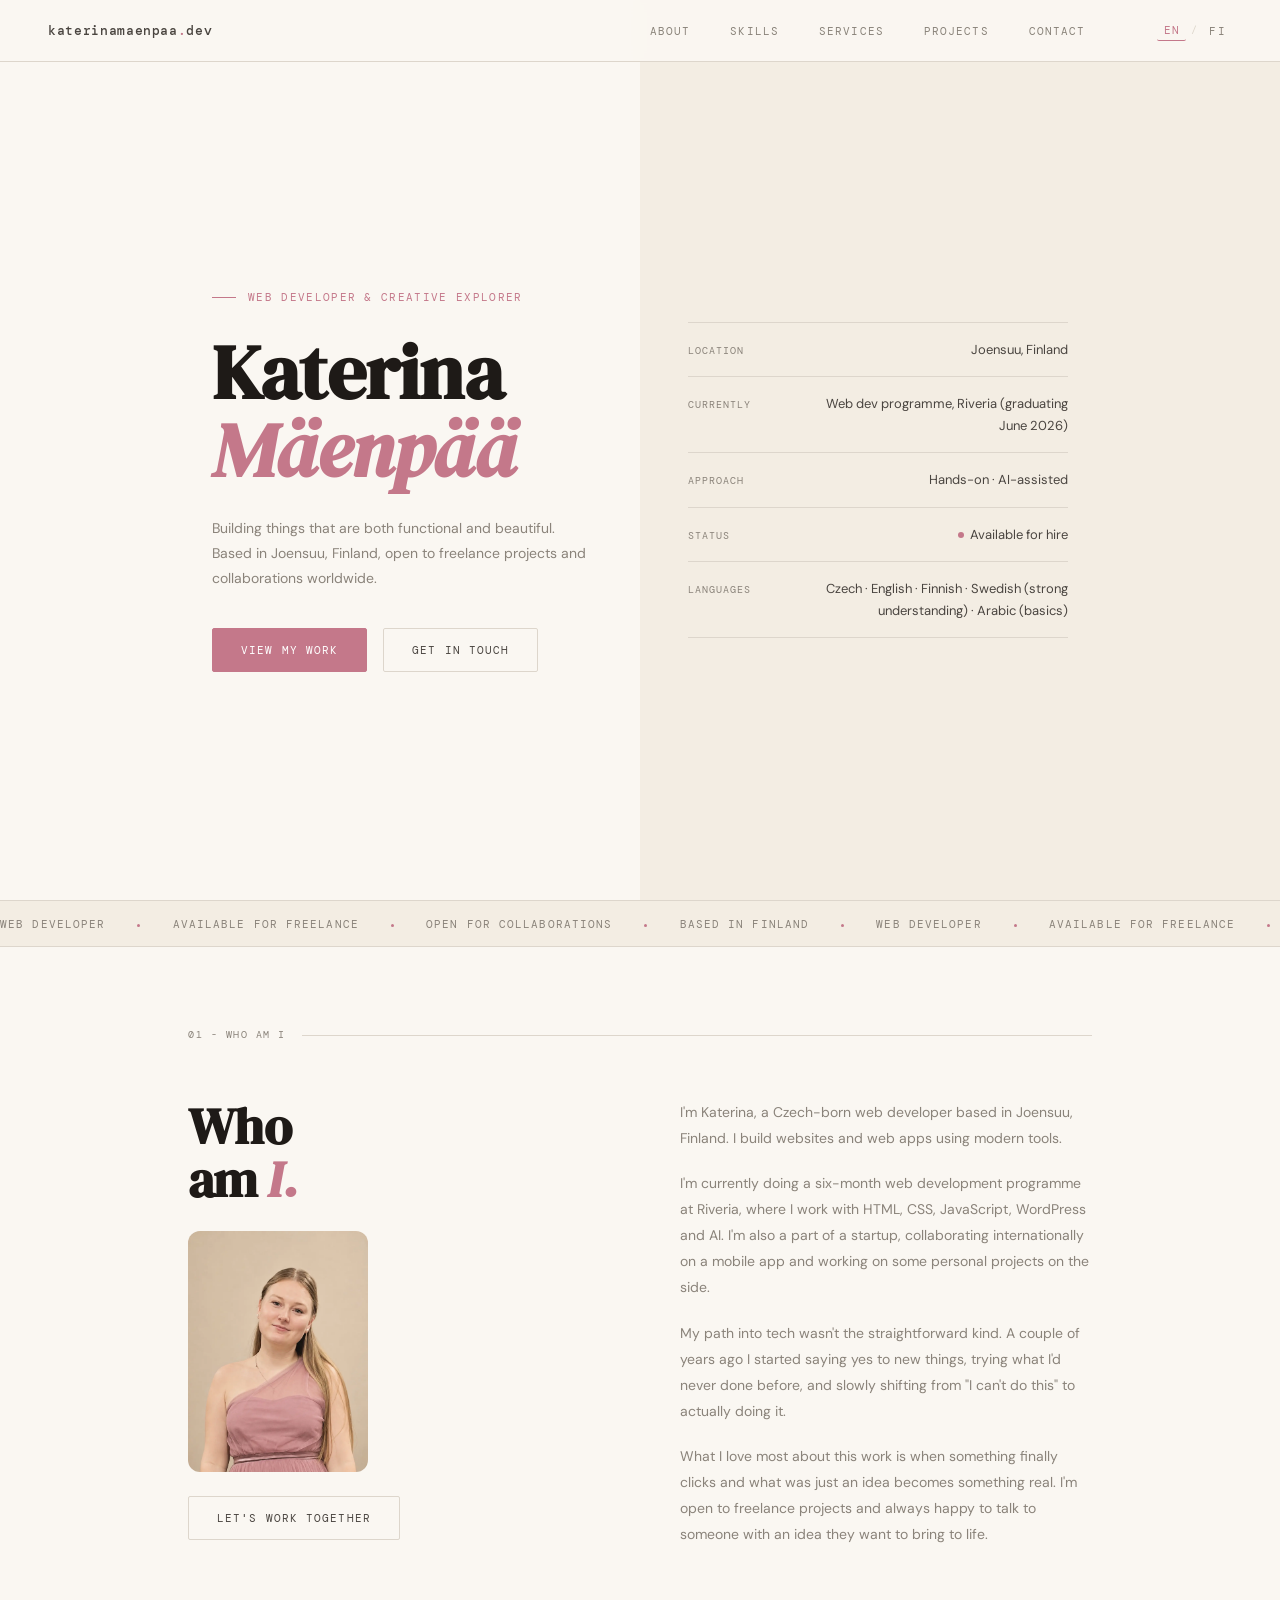
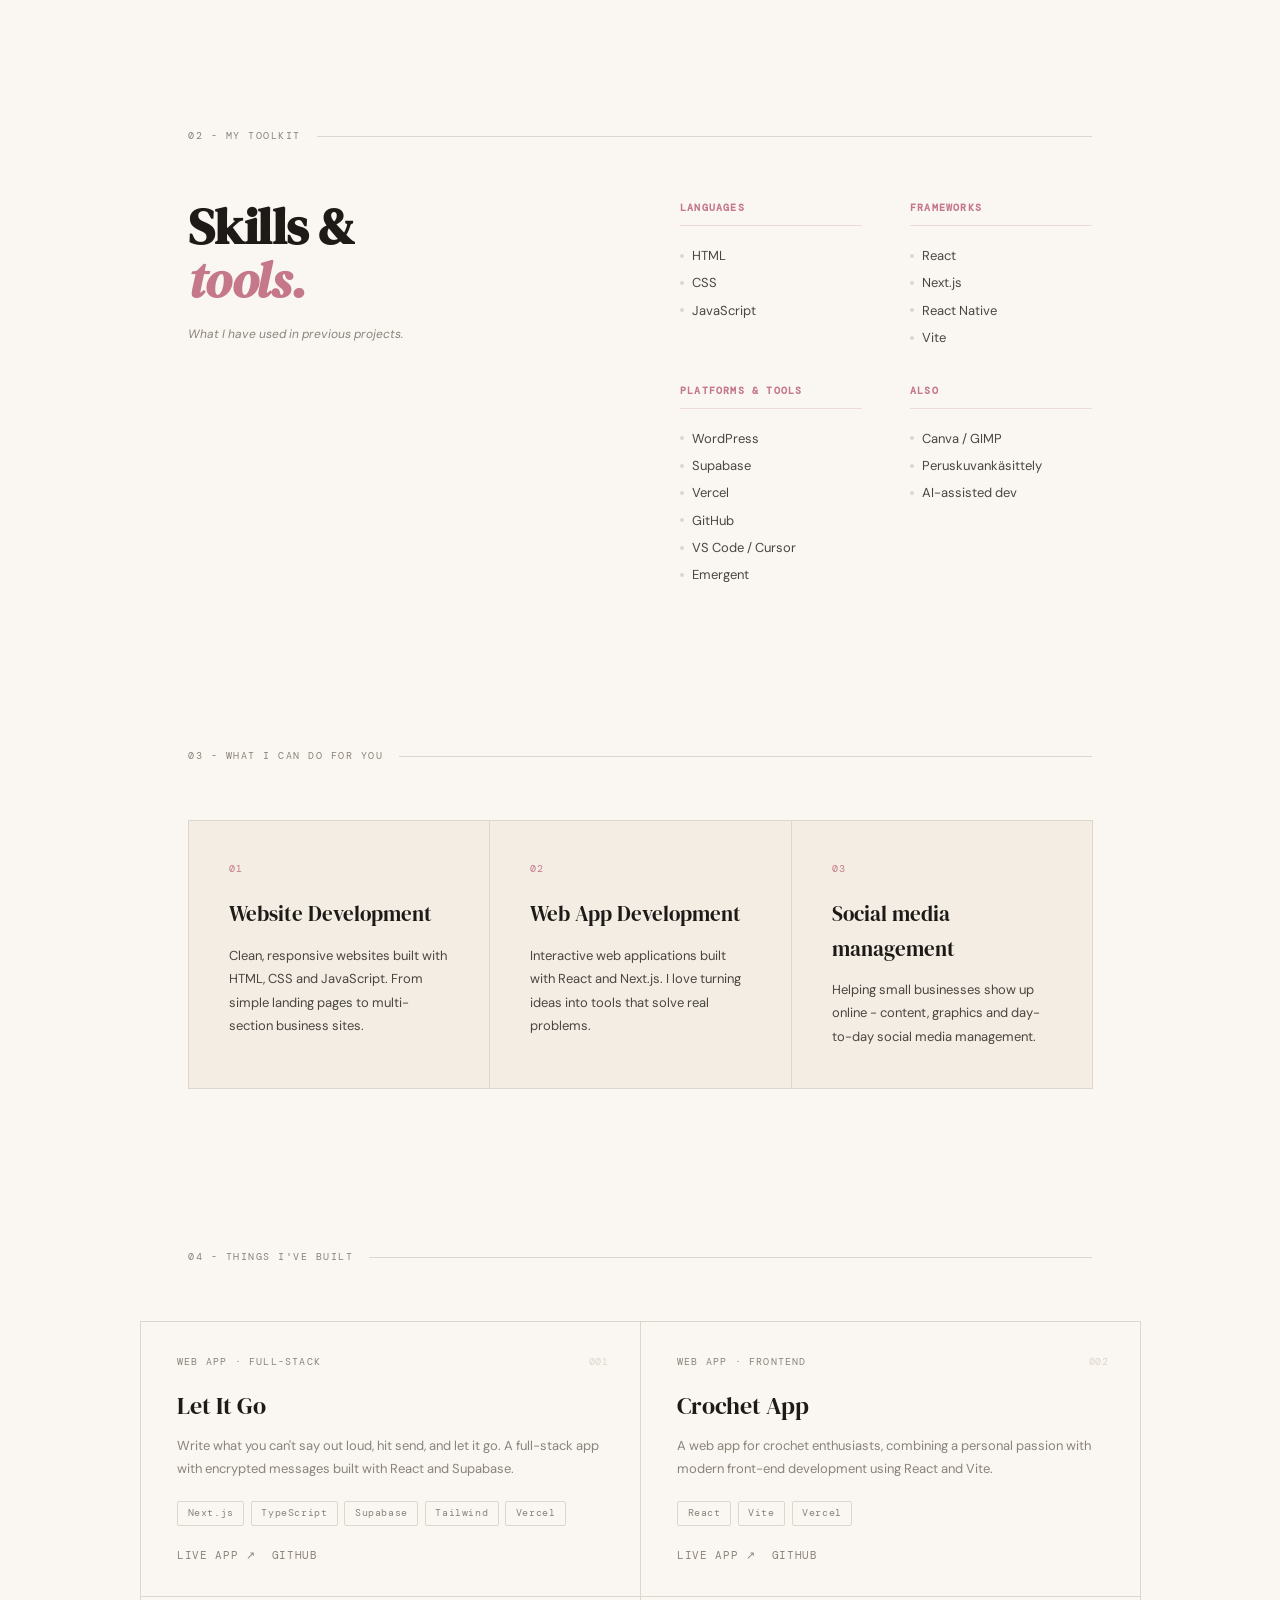
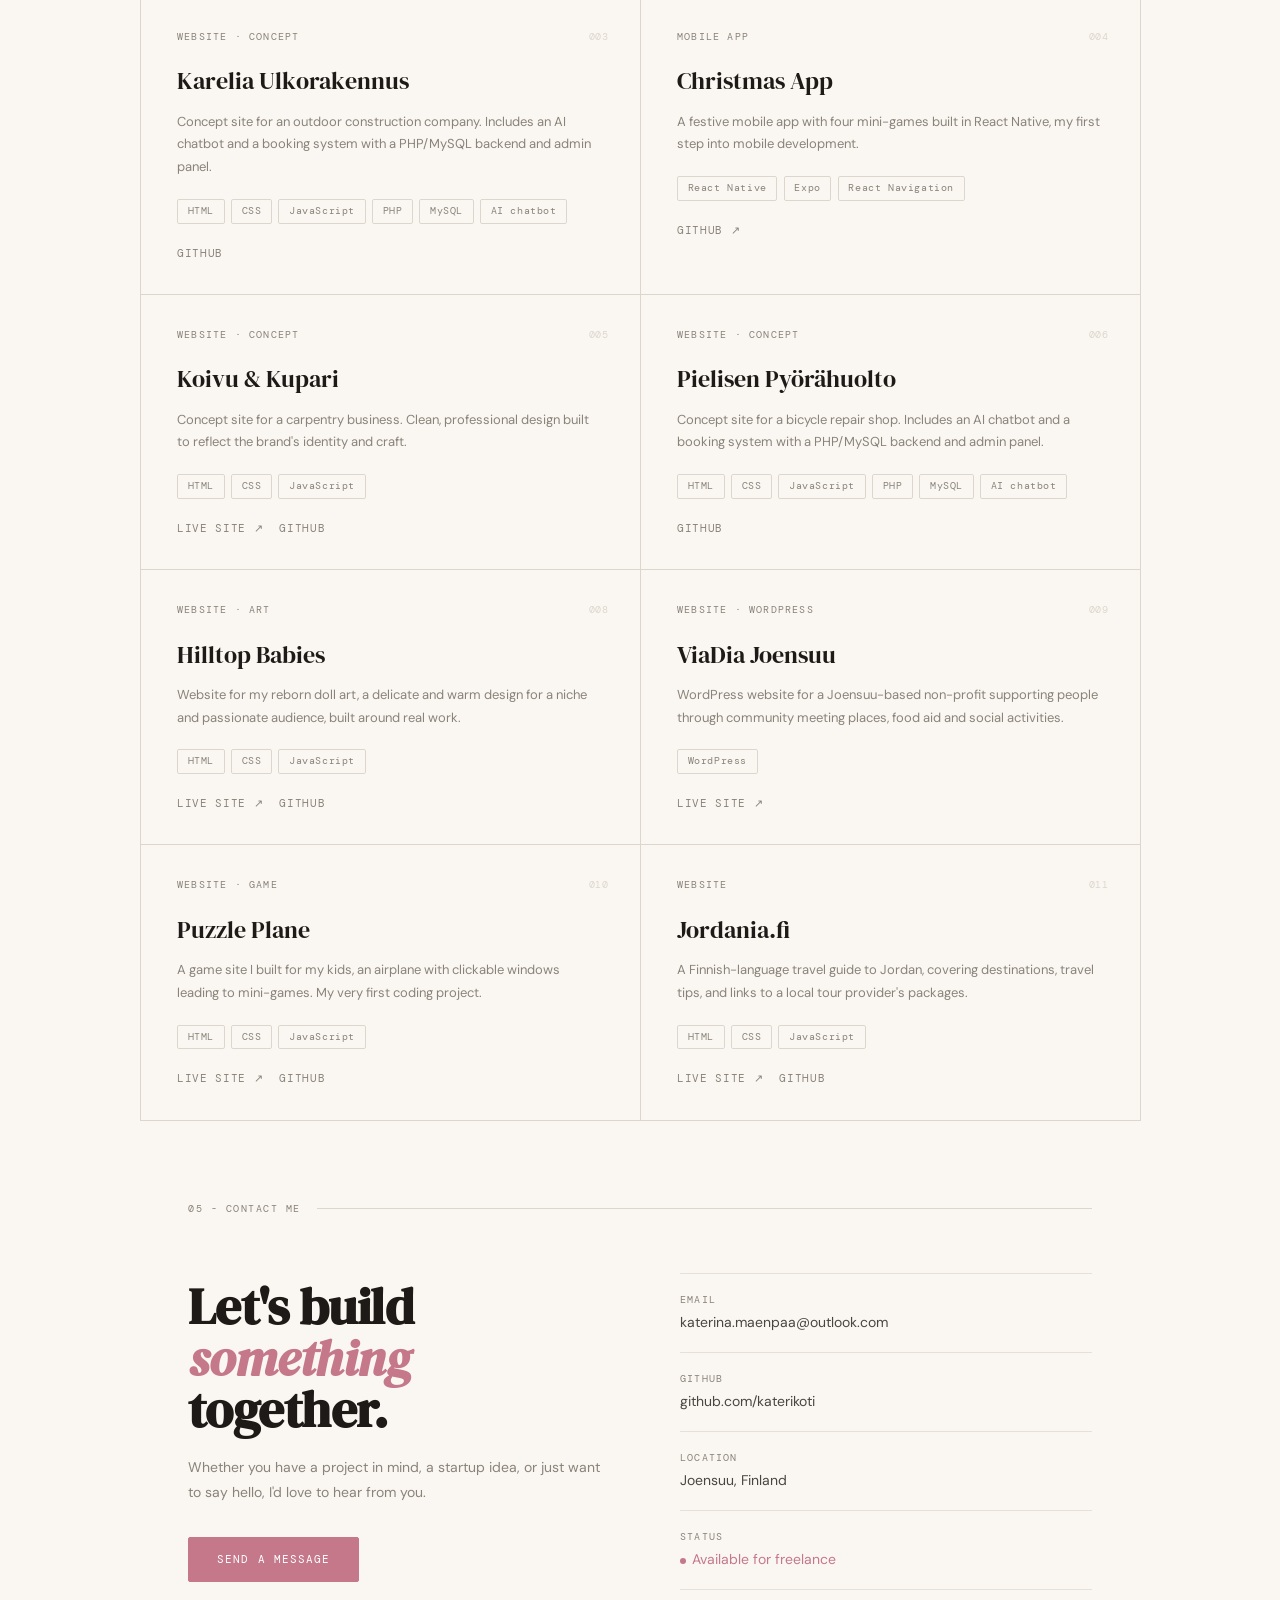
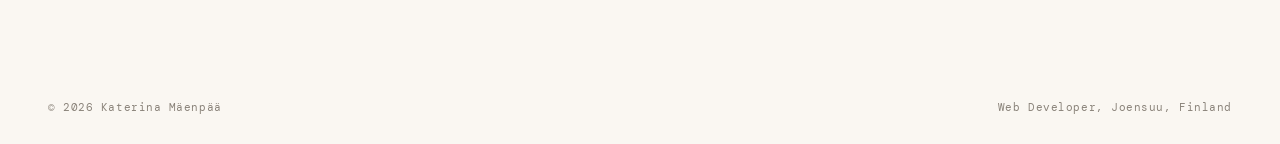
==== commit 57de5331: "Fix skills list: remove dash from Finnish item; keep English text" ====
--- a/index.html
+++ b/index.html
@@ -166,8 +166,8 @@
         <div class="skill-group">
           <h4 id="skills-also-label" data-fi="Lisäksi">Also</h4>
           <ul class="skill-list">
-              <li>Canva / GIMP</li><li>- Peruskuvankäsittely</li><li>Tekoälyavusteinen kehitys</li>
-            </ul>
+            <li>Canva / GIMP</li><li>Peruskuvankäsittely</li><li>AI-assisted dev</li>
+          </ul>
         </div>
       </div>
     </div>
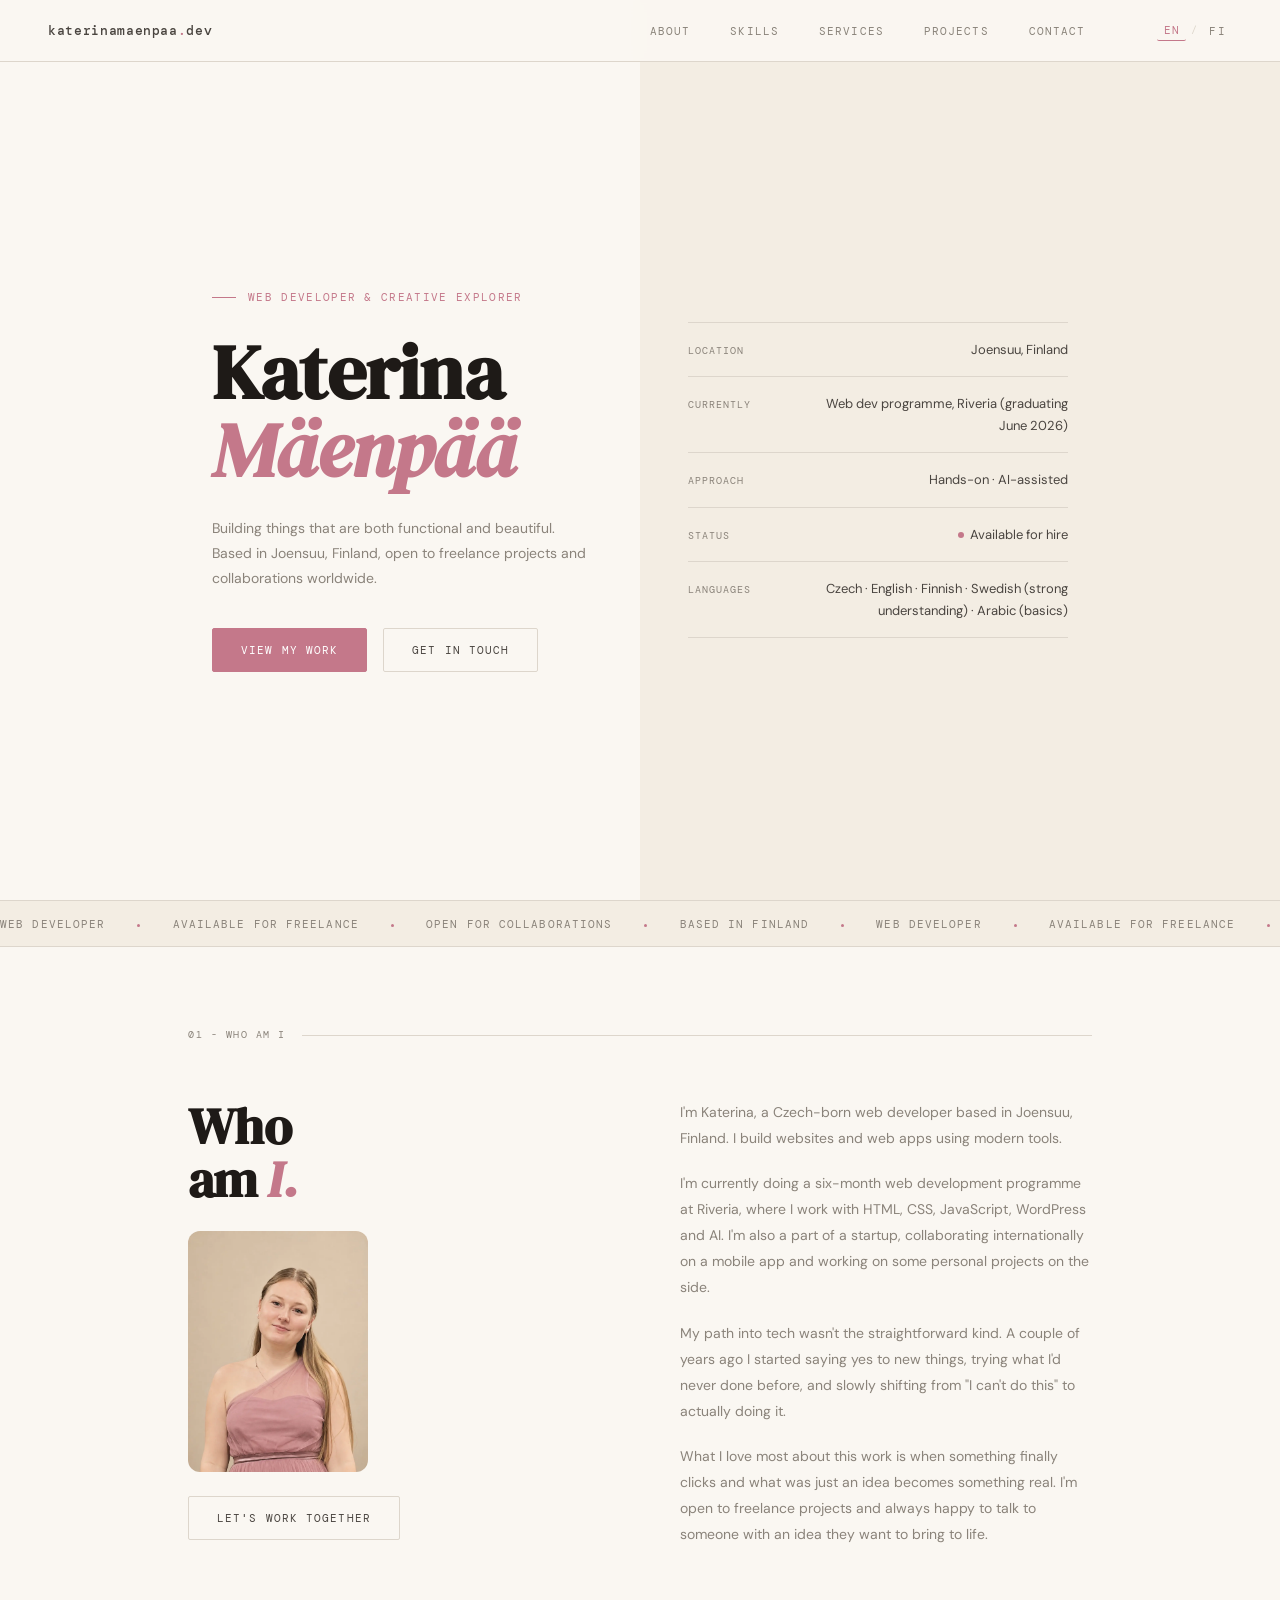
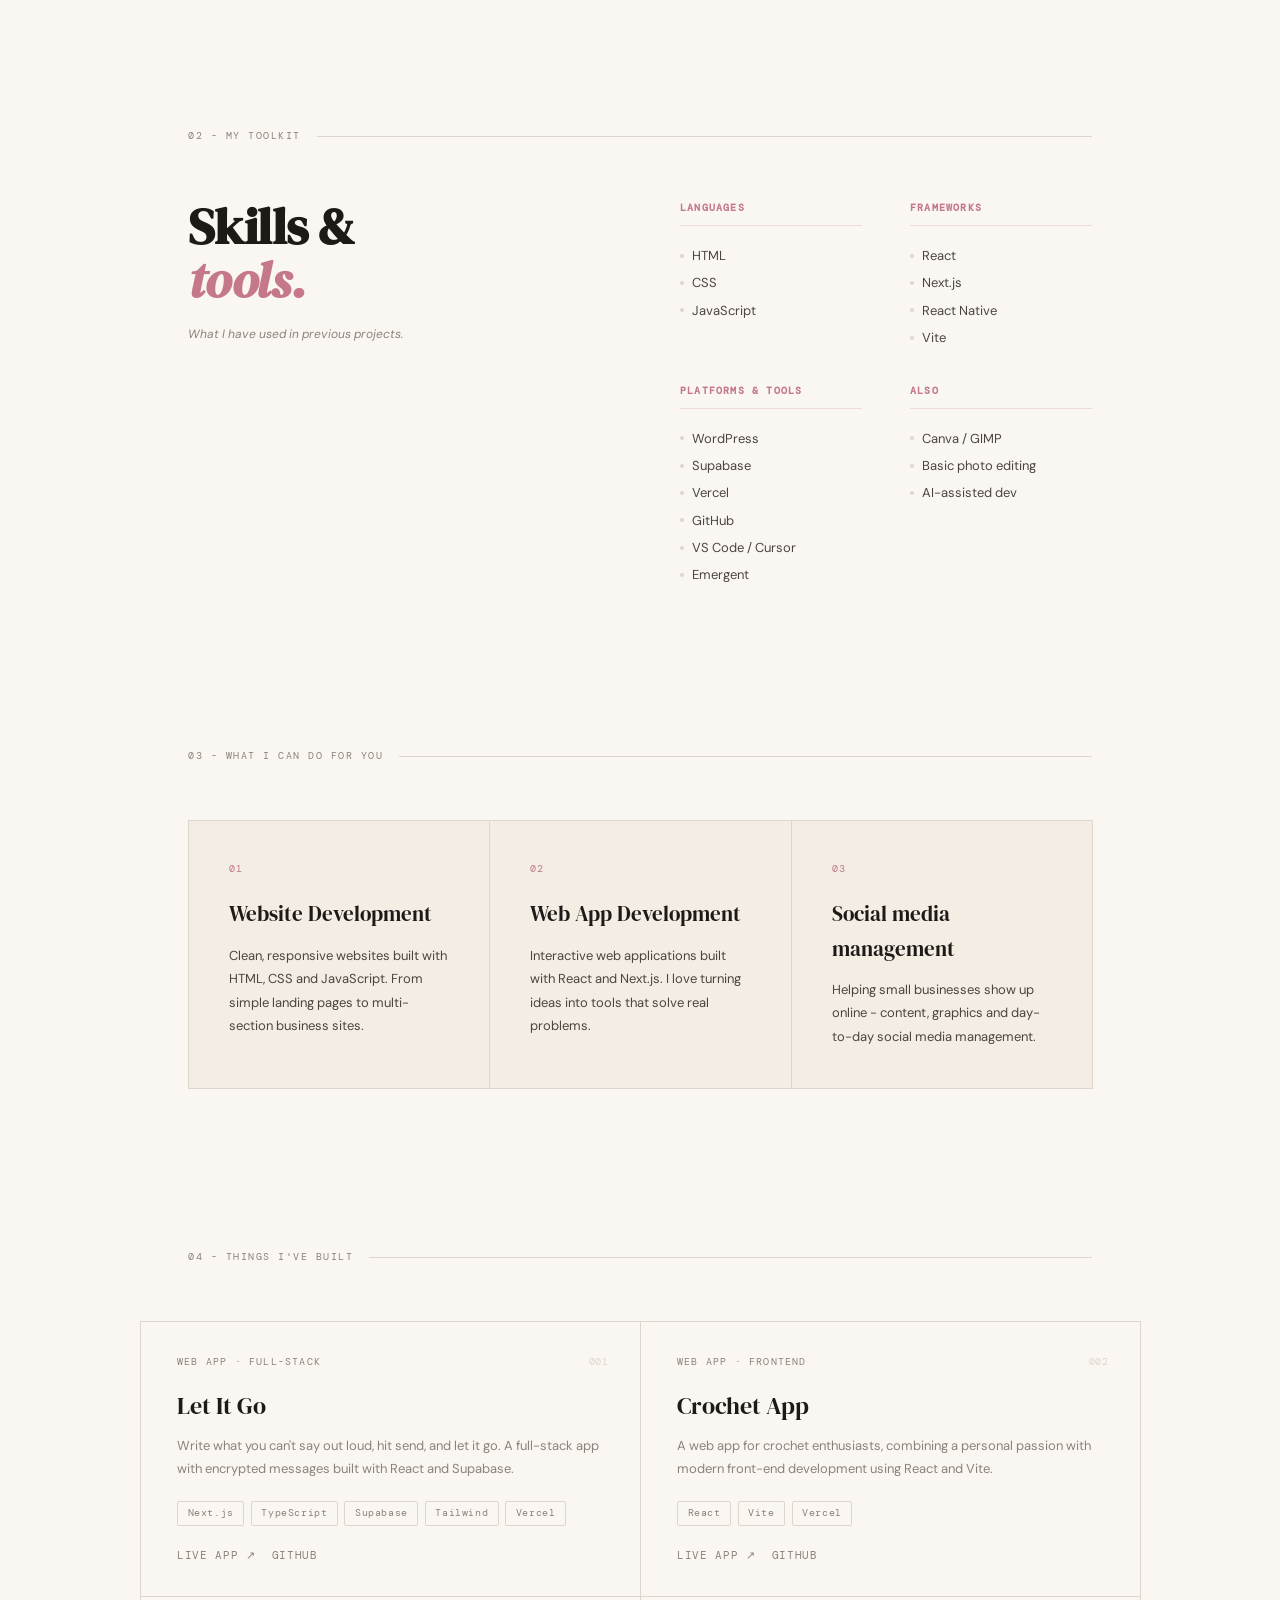
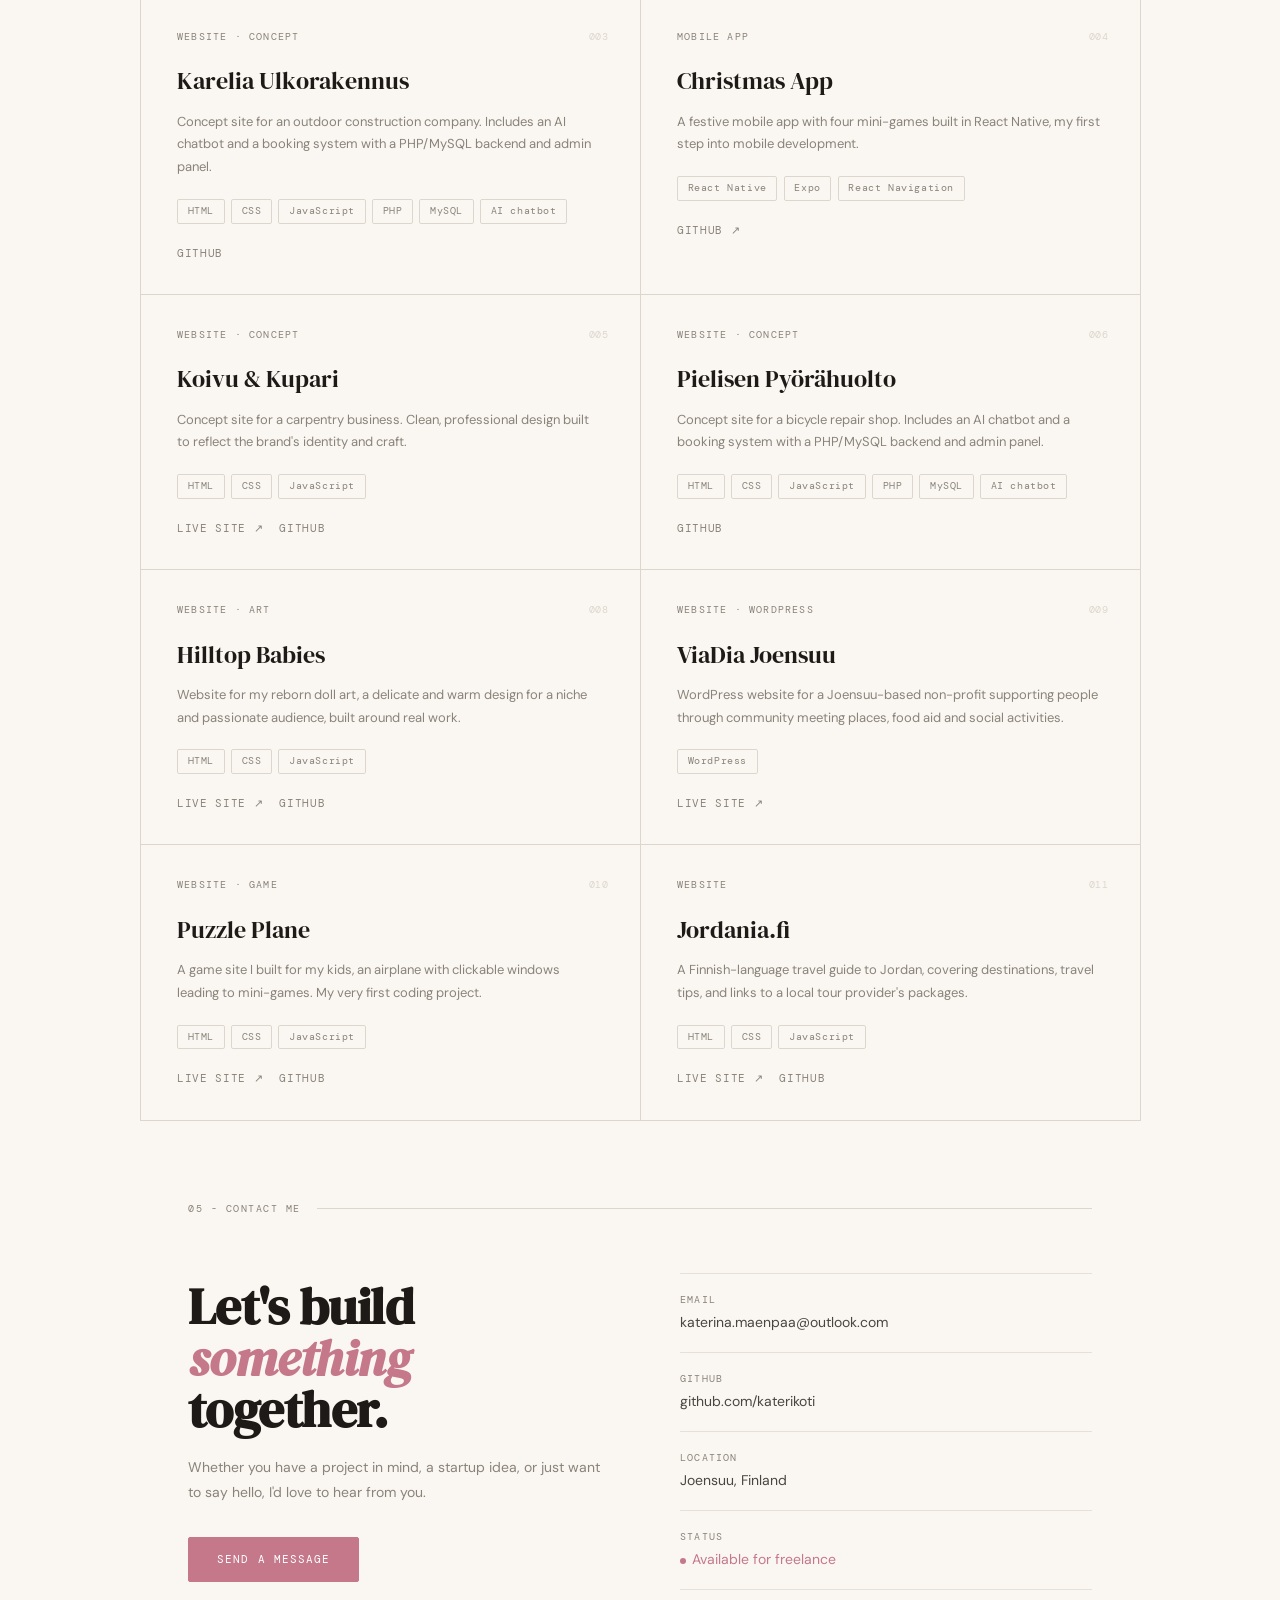
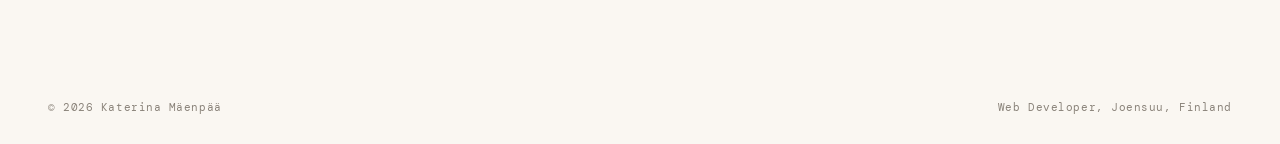
==== commit d5812f1a: "Fix skills translations: provide Finnish via data-fi, keep English defaults" ====
--- a/index.html
+++ b/index.html
@@ -166,8 +166,10 @@
         <div class="skill-group">
           <h4 id="skills-also-label" data-fi="Lisäksi">Also</h4>
           <ul class="skill-list">
-            <li>Canva / GIMP</li><li>Peruskuvankäsittely</li><li>AI-assisted dev</li>
-          </ul>
+              <li data-fi="Canva / GIMP">Canva / GIMP</li>
+              <li data-fi="Peruskuvankäsittely">Basic photo editing</li>
+              <li data-fi="Tekoälyavusteinen kehitys">AI-assisted dev</li>
+            </ul>
         </div>
       </div>
     </div>
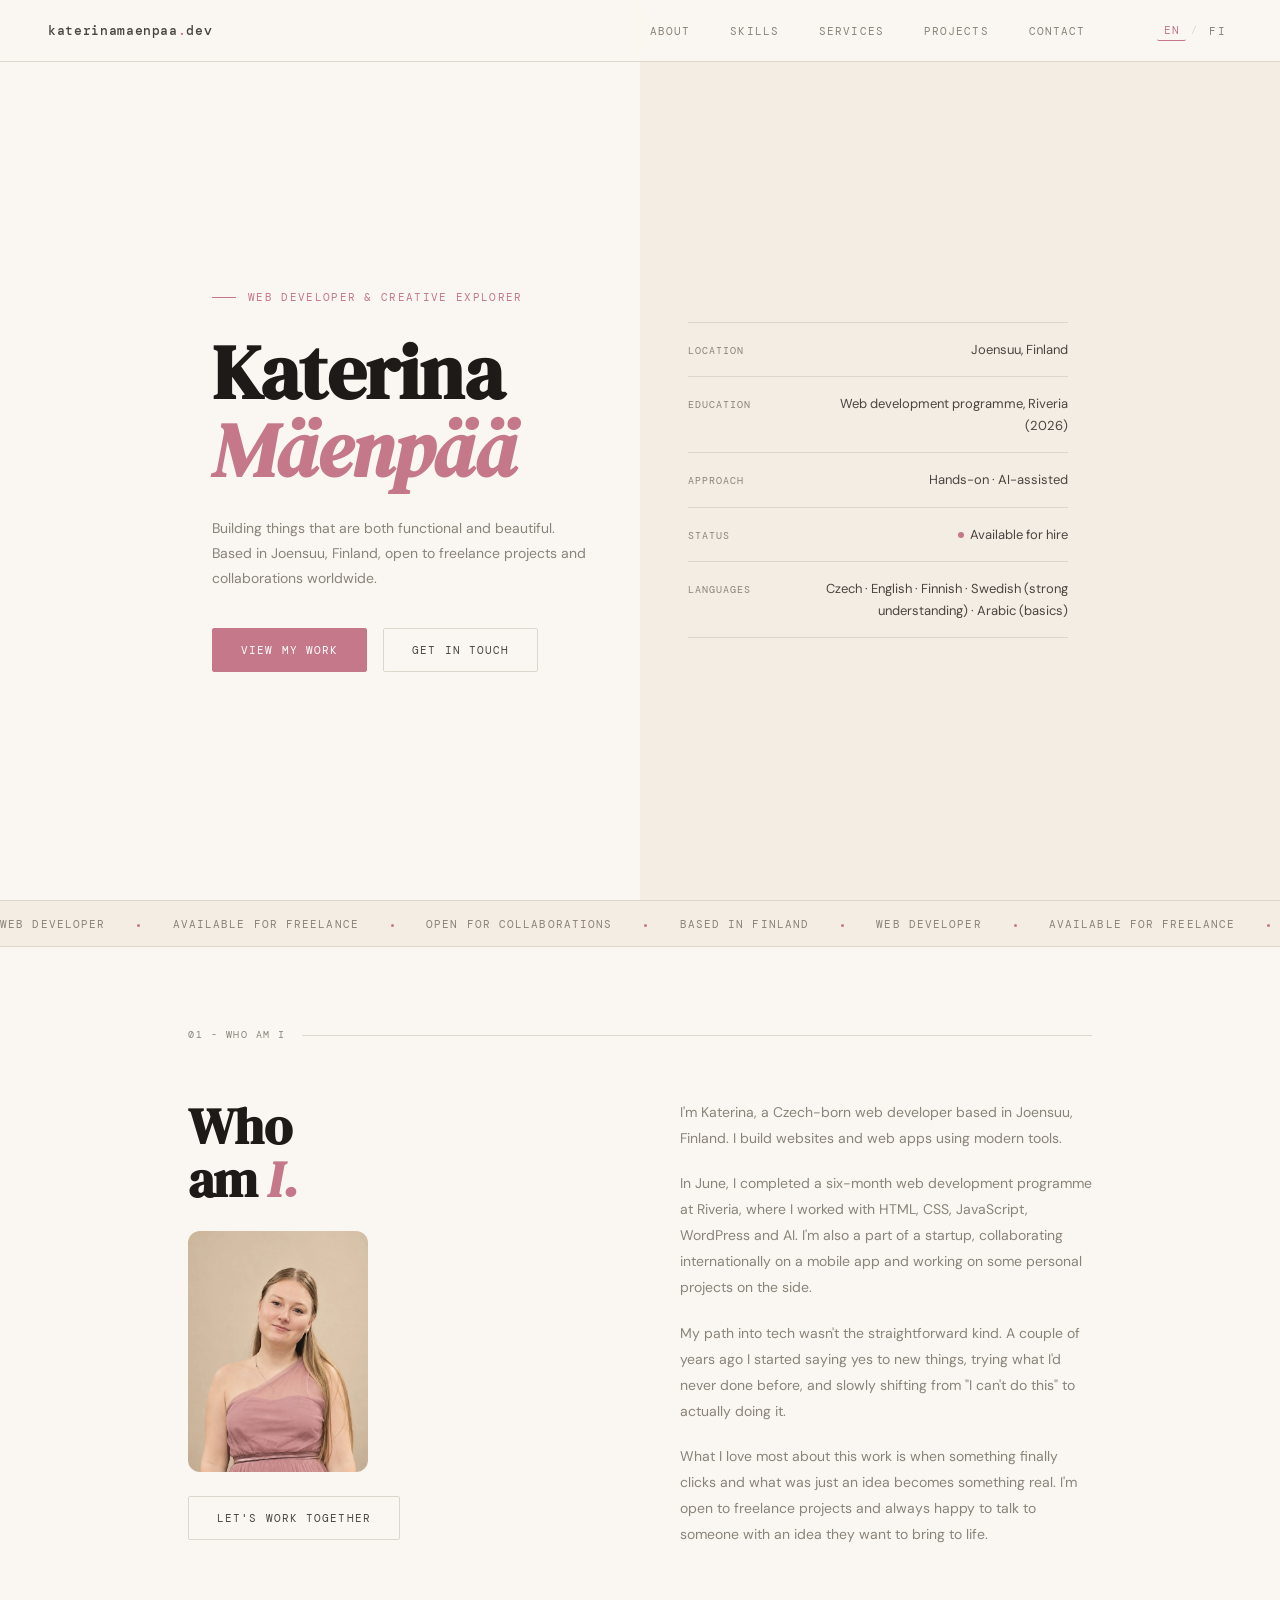
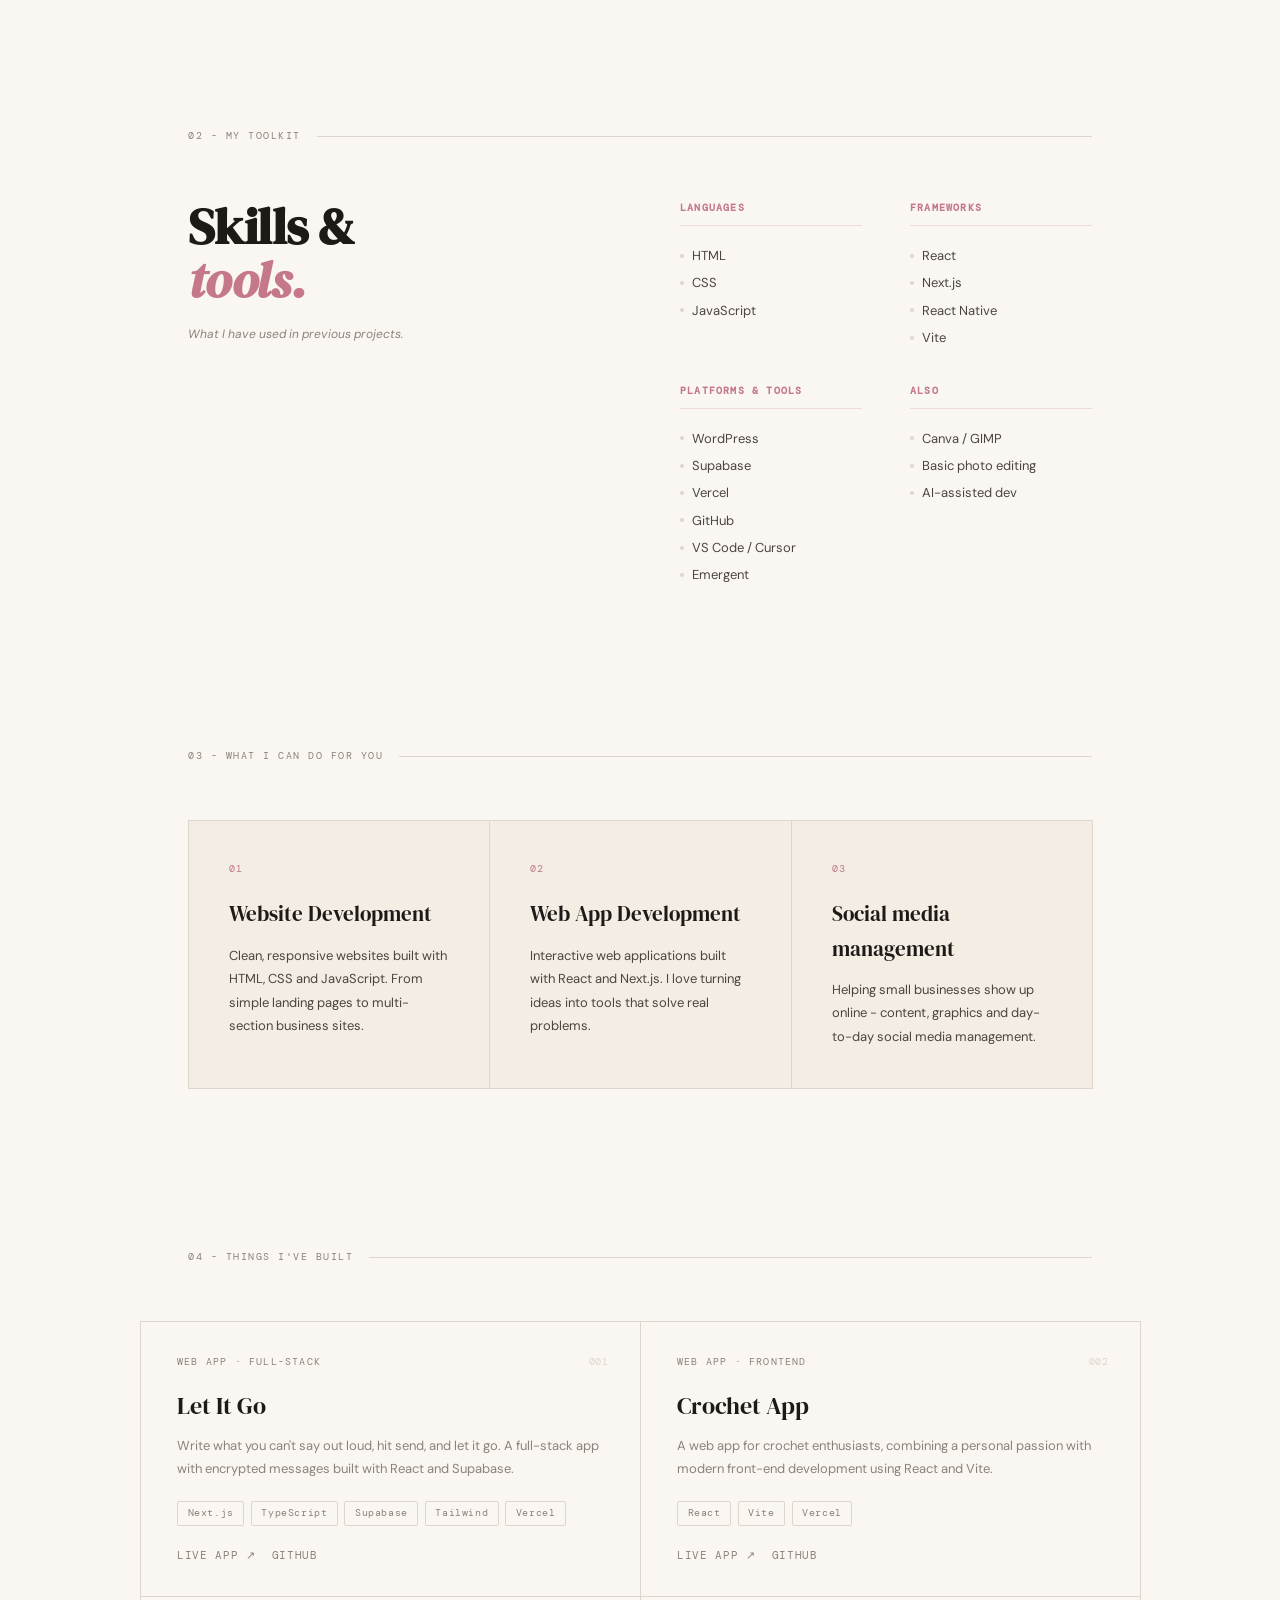
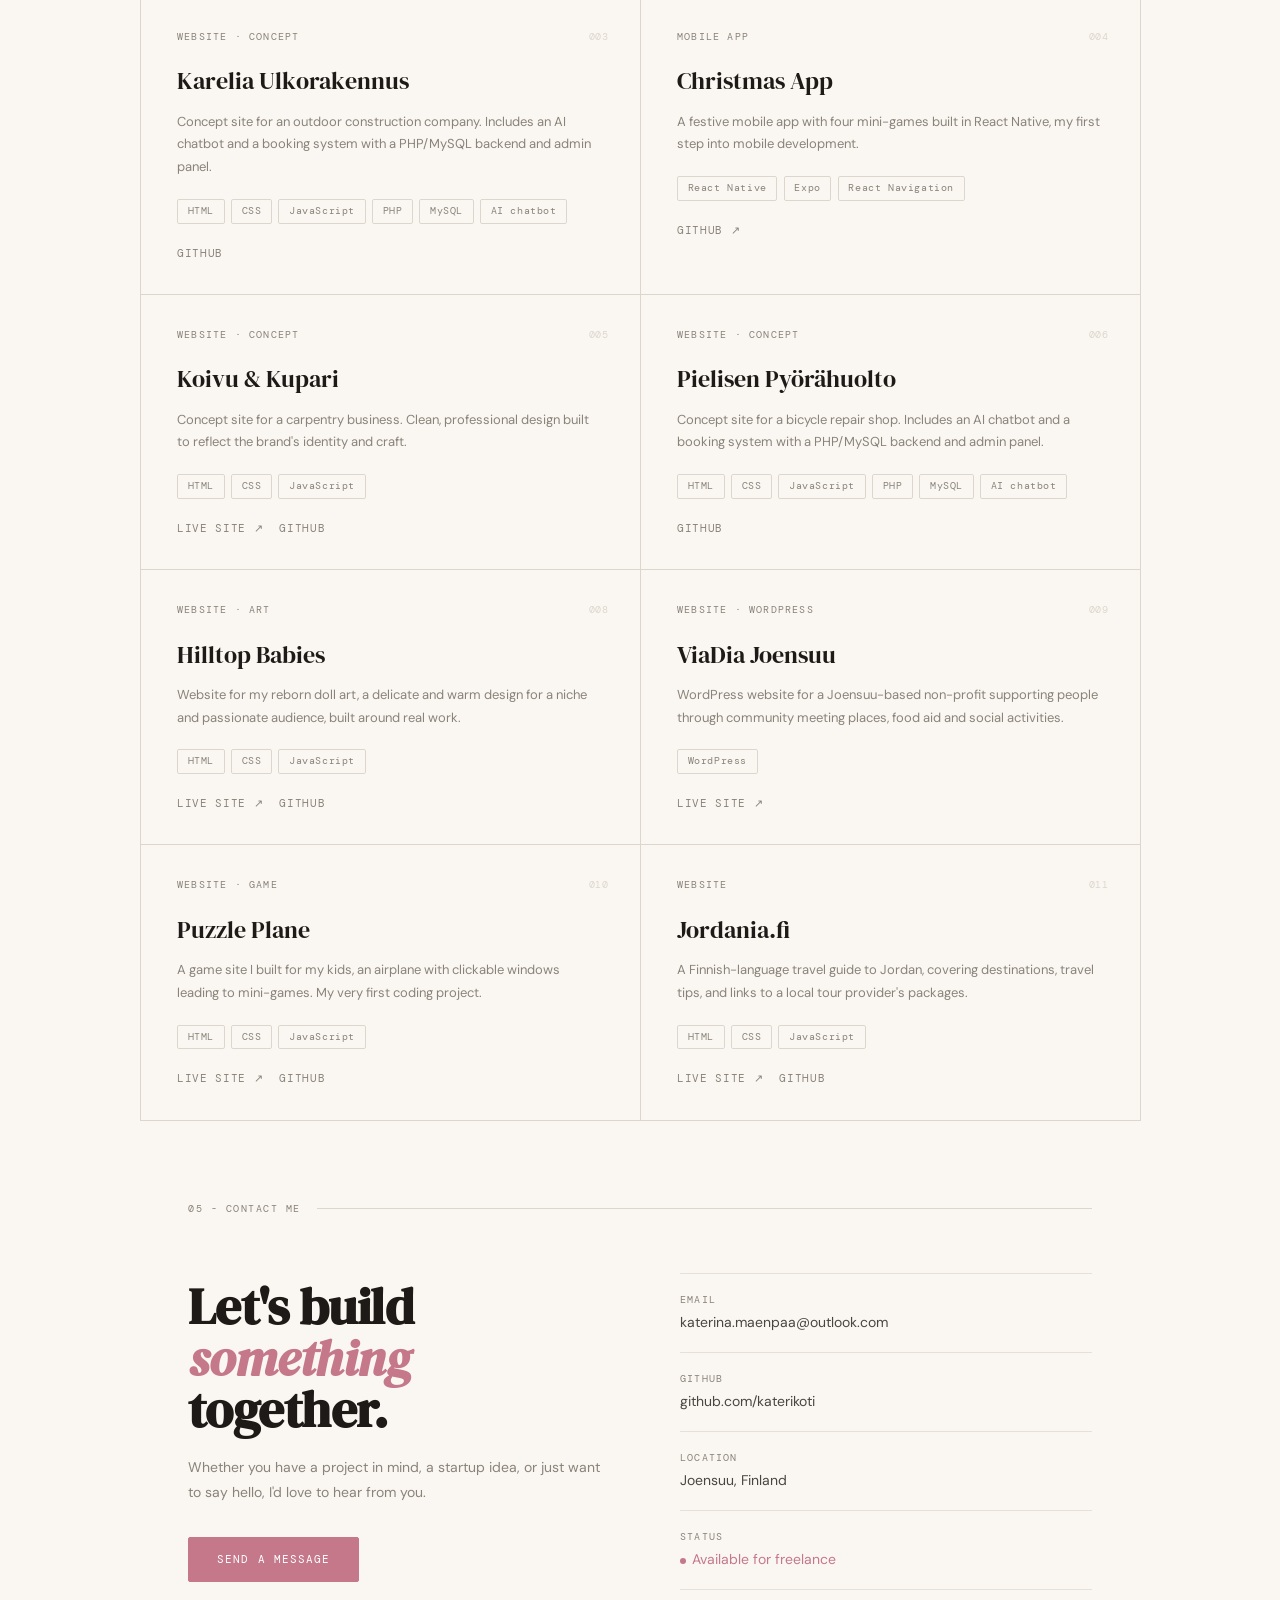
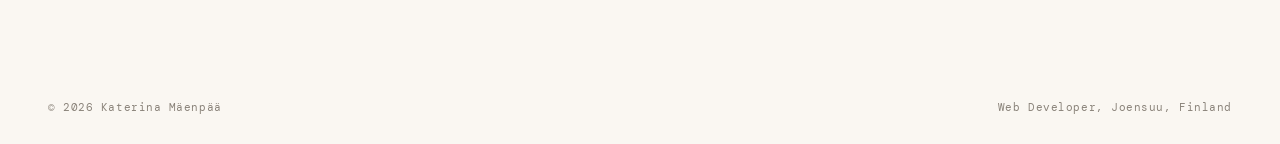
==== commit b2dd8c8a: "graduation updates" ====
--- a/index.html
+++ b/index.html
@@ -89,8 +89,8 @@
           <span class="hero-meta-val" id="meta-location-val" data-fi="Joensuu, Suomi">Joensuu, Finland</span>
         </div>
         <div class="hero-meta-row">
-          <span class="hero-meta-label" id="meta-currently-label" data-fi="Tällä hetkellä">Currently</span>
-          <span class="hero-meta-val" id="meta-currently-val" data-fi="Web dev -ohjelma, Riveria (valmistuminen kesäkuu 2026)">Web dev programme, Riveria (graduating June 2026)</span>
+          <span class="hero-meta-label" id="meta-education-label" data-fi="Koulutus">Education</span>
+          <span class="hero-meta-val" id="meta-education-val" data-fi="Verkkopalvelujen kehitys-ohjelma, Riveria (2026)">Web development programme, Riveria (2026)</span>
         </div>
         <div class="hero-meta-row">
           <span class="hero-meta-label" id="meta-approach-label" data-fi="Työtapa">Approach</span>
@@ -128,7 +128,7 @@
       </div>
       <div>
         <p class="about-text" id="about-p1" data-fi="Olen Katerina, tšekkiläissyntyinen web-kehittäjä Joensuusta. Rakennan verkkosivuja ja verkkosovelluksia moderneilla työkaluilla.">I'm Katerina, a Czech-born web developer based in Joensuu, Finland. I build websites and web apps using modern tools.</p>
-        <p class="about-text" id="about-p2" data-fi="Olen tällä hetkellä kuuden kuukauden web-kehityskoulutuksessa Riveriassa, jossa työskentelen HTML:n, CSS:n, JavaScriptin, WordPressin ja tekoälyn parissa. Olen myös mukana startupissa, teen kansainvälistä yhteistyötä mobiilisovelluksen parissa ja työstän samalla omia henkilökohtaisia projekteja.">I'm currently doing a six-month web development programme at Riveria, where I work with HTML, CSS, JavaScript, WordPress and AI. I'm also a part of a startup, collaborating internationally on a mobile app and working on some personal projects on the side.</p>
+        <p class="about-text" id="about-p2" data-fi="Kesäkuussa valmistauduin kuuden kuukauden web-kehityskoulutuksesta Riveriassa, jossa työskentelin HTML:n, CSS:n, JavaScriptin, WordPressin ja tekoälyn parissa. Olen myös mukana startupissa, teen kansainvälistä yhteistyötä mobiilisovelluksen parissa ja työstän samalla omia henkilökohtaisia projekteja.">In June, I completed a six-month web development programme at Riveria, where I worked with HTML, CSS, JavaScript, WordPress and AI. I'm also a part of a startup, collaborating internationally on a mobile app and working on some personal projects on the side.</p>
         <p class="about-text" id="about-p3" data-fi="Polkuni teknologia-alalle ei ollut suoraviivainen. Muutama vuosi sitten päätin alkaa sanoa kyllä uusille asioille, kokeilla, mitä en ollut koskaan tehnyt ja vähitellen 'en pysty tähän' asenne muuttui siihen, että oikeasti tein sitä.">My path into tech wasn't the straightforward kind. A couple of years ago I started saying yes to new things, trying what I'd never done before, and slowly shifting from "I can't do this" to actually doing it.</p>
         <p class="about-text" id="about-p4" data-fi="Rakastan tässä työssä eniten sitä, kun jokin viimein napsahtaa paikalleen ja pelkästä ideasta tulee jotain todellista. Olen avoin freelance-projekteille ja juttelen mielelläni kenen kanssa tahansa, jolla on idea, jonka haluaa toteuttaa.">What I love most about this work is when something finally clicks and what was just an idea becomes something real. I'm open to freelance projects and always happy to talk to someone with an idea they want to bring to life.</p>
       </div>
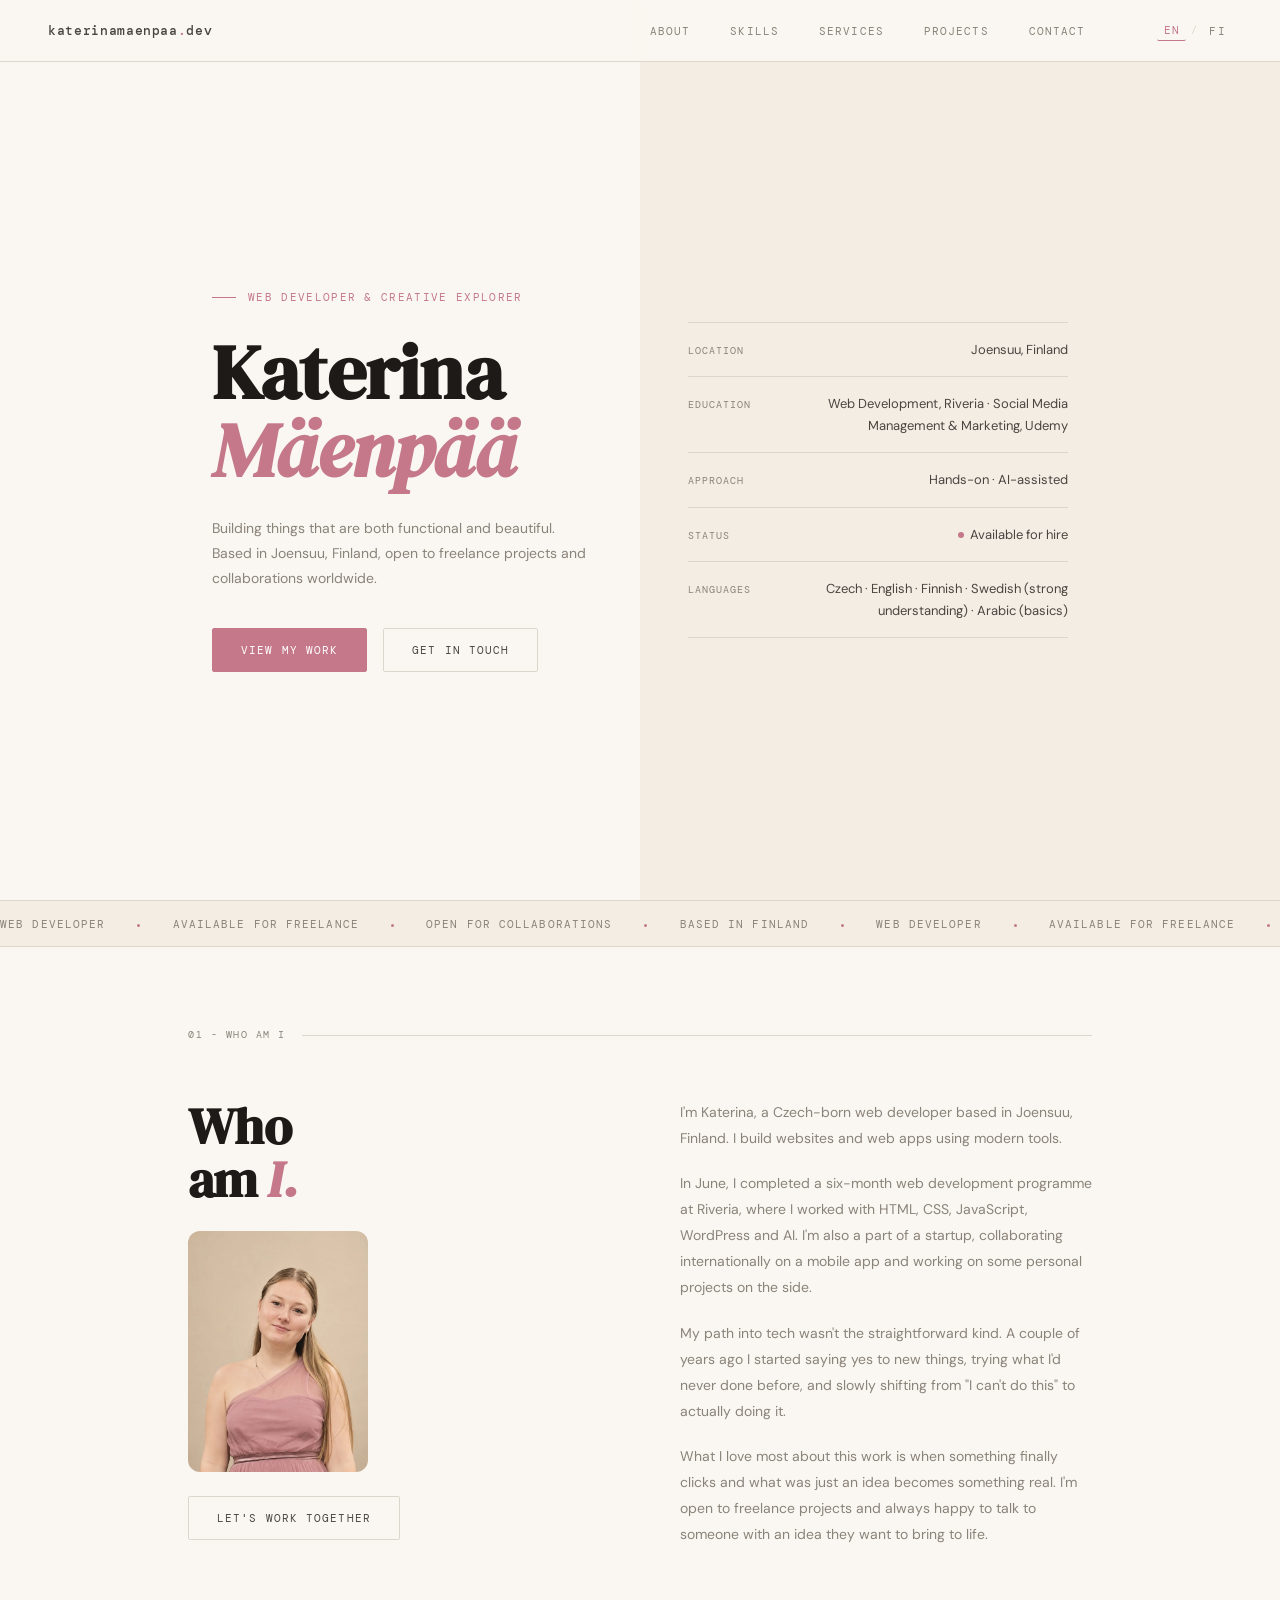
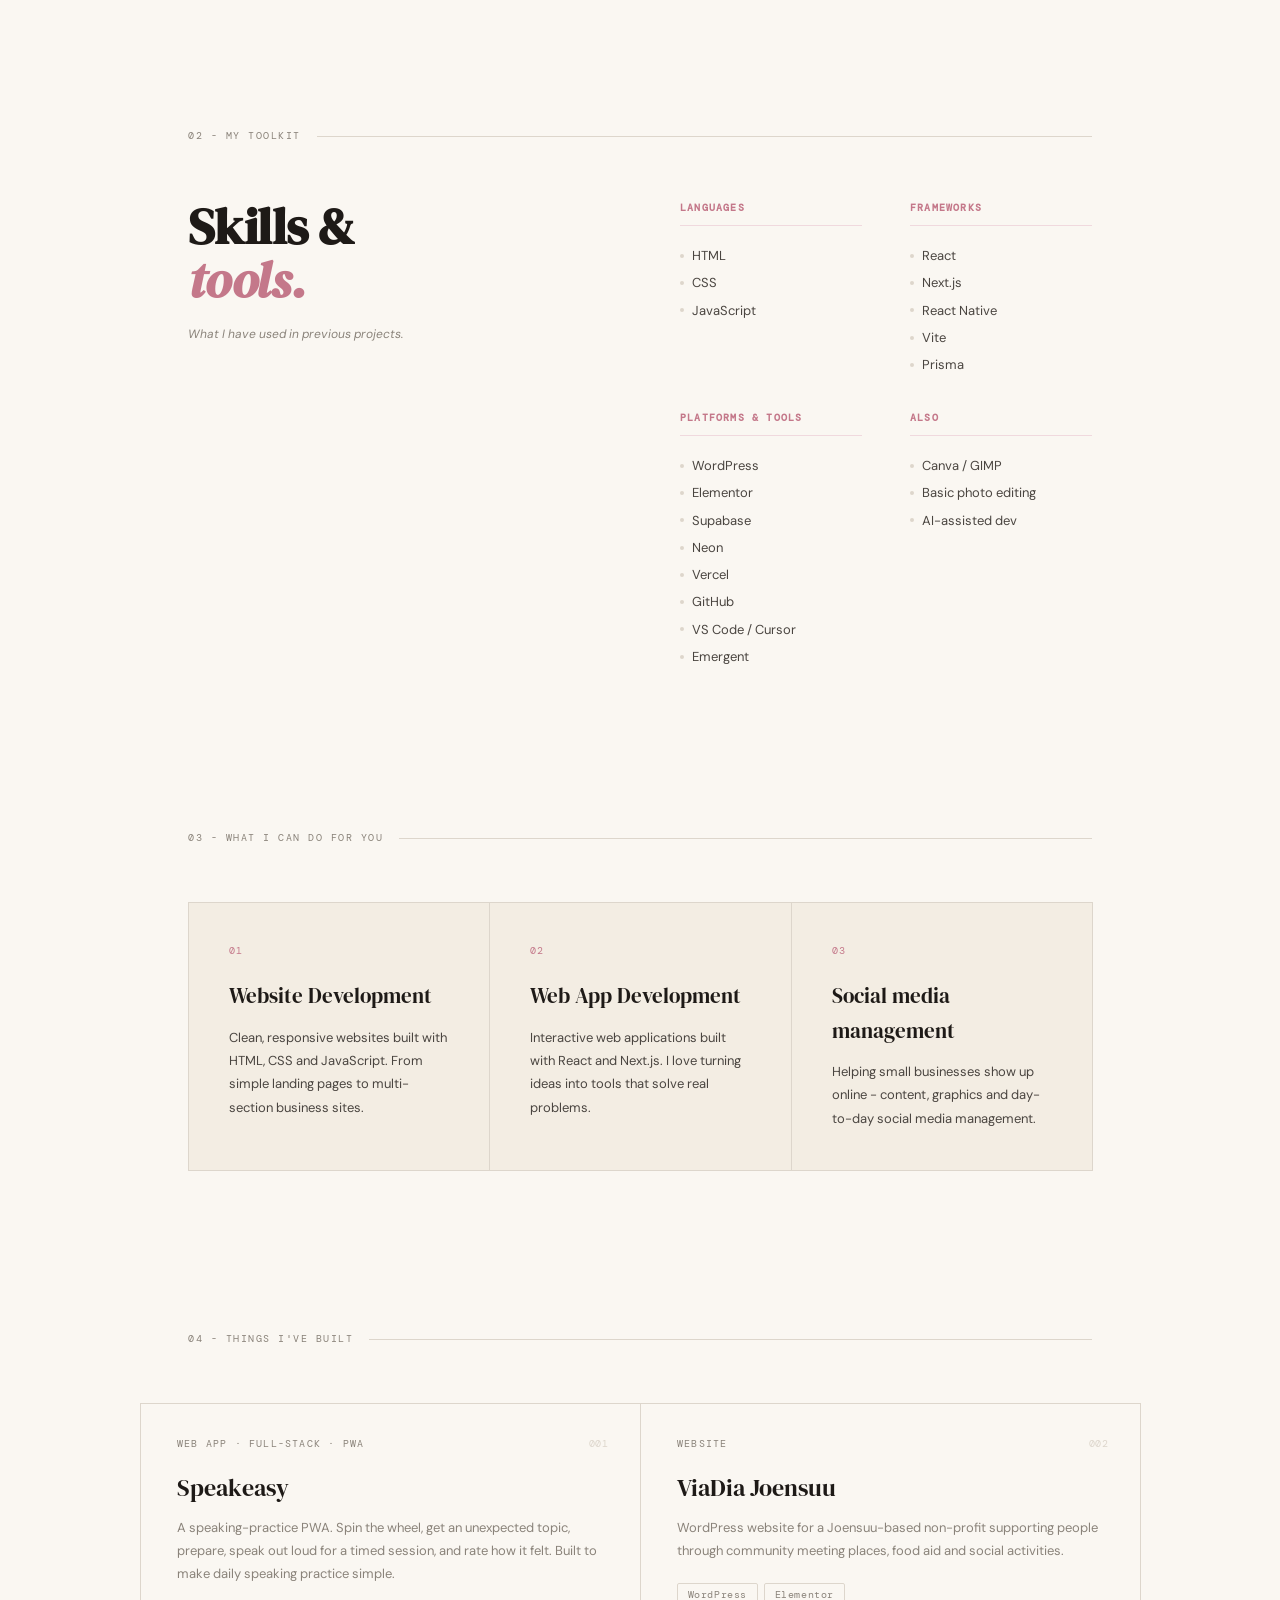
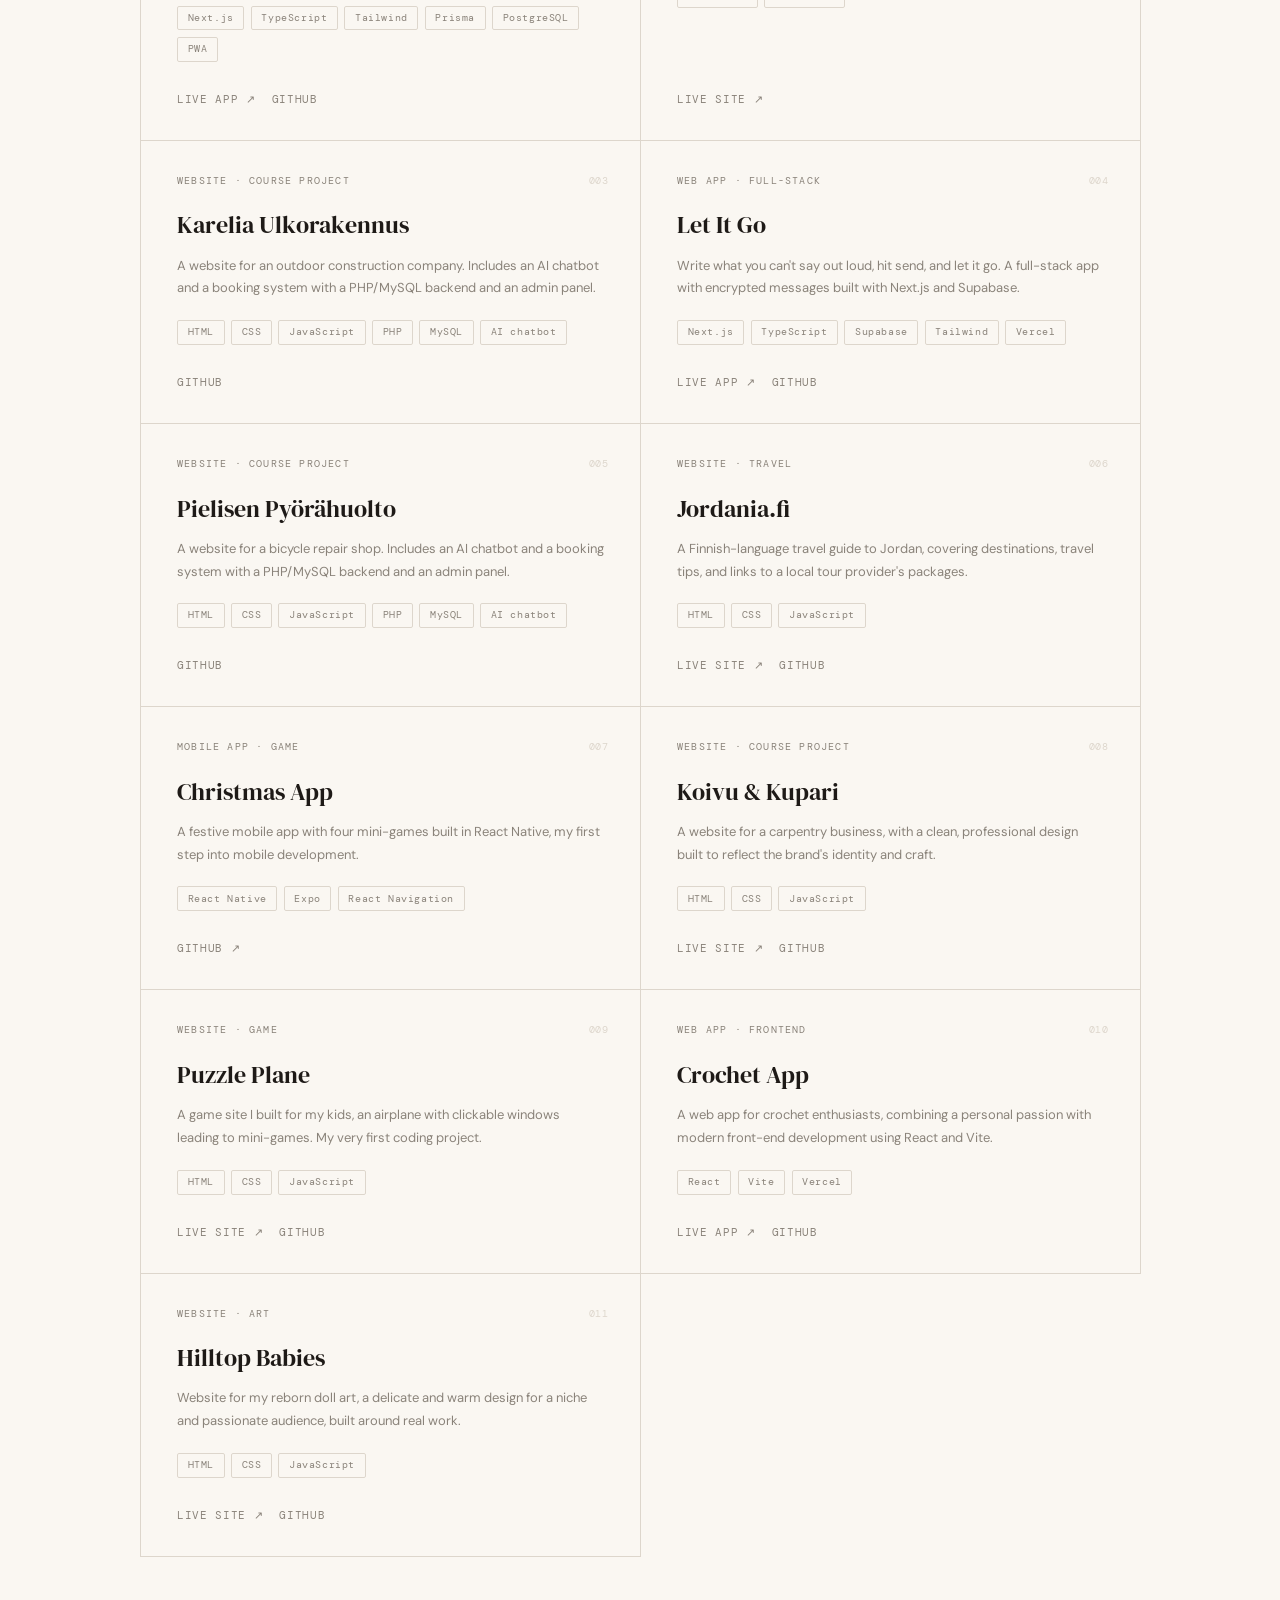
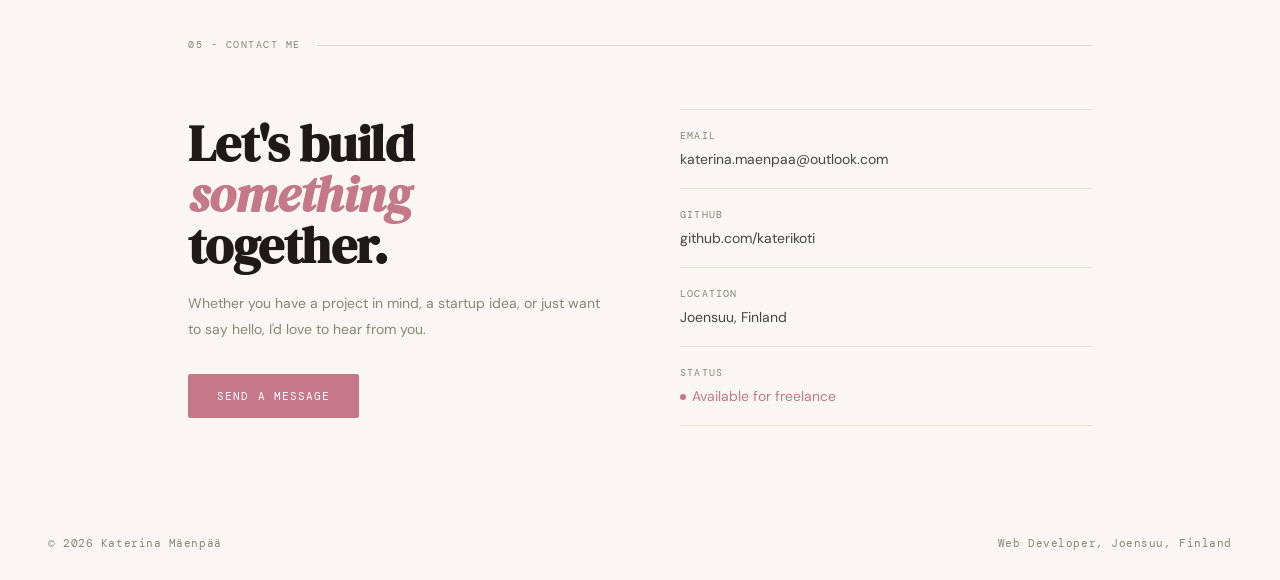
==== commit 04df8889: "Update projects, skills and education" ====
--- a/index.html
+++ b/index.html
@@ -90,7 +90,7 @@
         </div>
         <div class="hero-meta-row">
           <span class="hero-meta-label" id="meta-education-label" data-fi="Koulutus">Education</span>
-          <span class="hero-meta-val" id="meta-education-val" data-fi="Verkkopalvelujen kehitys-ohjelma, Riveria (2026)">Web development programme, Riveria (2026)</span>
+          <span class="hero-meta-val" id="meta-education-val" data-fi="Verkkopalvelun toteuttaminen, Riveria · Sosiaalisen median hallinta &amp; markkinointi, Udemy">Web Development, Riveria · Social Media Management &amp; Marketing, Udemy</span>
         </div>
         <div class="hero-meta-row">
           <span class="hero-meta-label" id="meta-approach-label" data-fi="Työtapa">Approach</span>
@@ -154,13 +154,13 @@
         <div class="skill-group">
           <h4 id="skills-frameworks-label" data-fi="Kehykset">Frameworks</h4>
           <ul class="skill-list">
-            <li>React</li><li>Next.js</li><li>React Native</li><li>Vite</li>
+            <li>React</li><li>Next.js</li><li>React Native</li><li>Vite</li><li>Prisma</li>
           </ul>
         </div>
         <div class="skill-group">
           <h4 id="skills-platforms-label" data-fi="Alustat &amp;amp; työkalut">Platforms &amp; tools</h4>
           <ul class="skill-list">
-            <li>WordPress</li><li>Supabase</li><li>Vercel</li><li>GitHub</li><li>VS Code / Cursor</li><li>Emergent</li>
+            <li>WordPress</li><li>Elementor</li><li>Supabase</li><li>Neon</li><li>Vercel</li><li>GitHub</li><li>VS Code / Cursor</li><li>Emergent</li>
           </ul>
         </div>
         <div class="skill-group">
@@ -207,9 +207,46 @@
 
     <div class="project-card">
       <span class="project-num">001</span>
+      <div class="project-type" id="p12-type" data-fi="Web-sovellus · Full-Stack · PWA">Web App · Full-Stack · PWA</div>
+      <h3>Speakeasy</h3>
+      <p id="p12-desc" data-fi="Puheharjoitus-PWA. Pyöritä pyörää, saat odottamattoman aiheen, valmistaudu, puhu ääneen ajastetun session ajan ja arvioi miltä se tuntui. Suunniteltu tekemään päivittäisestä harjoittelusta helppoa.">A speaking-practice PWA. Spin the wheel, get an unexpected topic, prepare, speak out loud for a timed session, and rate how it felt. Built to make daily speaking practice simple.</p>
+      <div class="project-tags">
+        <span class="tag">Next.js</span><span class="tag">TypeScript</span><span class="tag">Tailwind</span><span class="tag">Prisma</span><span class="tag">PostgreSQL</span><span class="tag">PWA</span>
+      </div>
+      <div class="project-links">
+        <a href="https://speakeasy-jet-theta.vercel.app/about" target="_blank" rel="noopener noreferrer" id="p12-live" data-fi="Sovellus ↗">Live app ↗</a>
+        <a href="https://github.com/katerikoti/speakeasy" target="_blank" rel="noopener noreferrer">GitHub</a>
+      </div>
+    </div>
+    <div class="project-card">
+      <span class="project-num">002</span>
+      <div class="project-type" id="p9-type" data-fi="Verkkosivu">Website</div>
+      <h3>ViaDia Joensuu</h3>
+      <p id="p9-desc" data-fi="WordPress-sivusto joensuulaiselle yhdistykselle, joka tukee ihmisiä arjessa kohtaamispaikkojen, ruoka-avun ja yhteisötoiminnan kautta.">WordPress website for a Joensuu-based non-profit supporting people through community meeting places, food aid and social activities.</p>
+      <div class="project-tags">
+        <span class="tag">WordPress</span><span class="tag">Elementor</span>
+      </div>
+      <div class="project-links">
+        <a href="https://joensuu.viadia.fi" target="_blank" rel="noopener noreferrer" id="p9-live" data-fi="Sivusto ↗">Live site ↗</a>
+      </div>
+    </div>
+    <div class="project-card">
+      <span class="project-num">003</span>
+      <div class="project-type" id="p3-type" data-fi="Verkkosivu · Kurssiprojekti">Website · Course project</div>
+      <h3>Karelia Ulkorakennus</h3>
+      <p id="p3-desc" data-fi="Sivusto ulkorakennusyritykselle. Sisältää tekoälychatbotin sekä ajanvarausjärjestelmän PHP/MySQL-backendillä ja admin-paneelilla.">A website for an outdoor construction company. Includes an AI chatbot and a booking system with a PHP/MySQL backend and an admin panel.</p>
+      <div class="project-tags">
+        <span class="tag">HTML</span><span class="tag">CSS</span><span class="tag">JavaScript</span><span class="tag">PHP</span><span class="tag">MySQL</span><span class="tag">AI chatbot</span>
+      </div>
+      <div class="project-links">
+        <a href="https://github.com/katerikoti/karelia-ulkorakennus" target="_blank" rel="noopener noreferrer">GitHub</a>
+      </div>
+    </div>
+    <div class="project-card">
+      <span class="project-num">004</span>
       <div class="project-type" id="p1-type" data-fi="Web-sovellus · Full-Stack">Web App · Full-Stack</div>
       <h3>Let It Go</h3>
-      <p id="p1-desc" data-fi="Kirjoita mitä et pysty sanomaan ääneen, paina lähetä ja päästä irti. Full-stack-sovellus salatuilla viesteillä, rakennettu Reactilla ja Supabasella.">Write what you can't say out loud, hit send, and let it go. A full-stack app with encrypted messages built with React and Supabase.</p>
+      <p id="p1-desc" data-fi="Kirjoita mitä et pysty sanomaan ääneen, paina lähetä ja päästä irti. Full-stack-sovellus salatuilla viesteillä, rakennettu Next.js:llä ja Supabasella.">Write what you can't say out loud, hit send, and let it go. A full-stack app with encrypted messages built with Next.js and Supabase.</p>
       <div class="project-tags">
         <span class="tag">Next.js</span><span class="tag">TypeScript</span><span class="tag">Supabase</span><span class="tag">Tailwind</span><span class="tag">Vercel</span>
       </div>
@@ -218,9 +255,71 @@
         <a href="https://github.com/katerikoti/let-it-go" target="_blank" rel="noopener noreferrer">GitHub</a>
       </div>
     </div>
-
-    <div class="project-card">
-      <span class="project-num">002</span>
+    <div class="project-card">
+      <span class="project-num">005</span>
+      <div class="project-type" id="p7-type" data-fi="Verkkosivu · Kurssiprojekti">Website · Course project</div>
+      <h3>Pielisen Pyörähuolto</h3>
+      <p id="p7-desc" data-fi="Sivusto polkupyöräkorjaamolle. Sisältää tekoälychatbotin sekä ajanvarausjärjestelmän PHP/MySQL-backendillä ja admin-paneelilla.">A website for a bicycle repair shop. Includes an AI chatbot and a booking system with a PHP/MySQL backend and an admin panel.</p>
+      <div class="project-tags">
+        <span class="tag">HTML</span><span class="tag">CSS</span><span class="tag">JavaScript</span><span class="tag">PHP</span><span class="tag">MySQL</span><span class="tag">AI chatbot</span>
+      </div>
+      <div class="project-links">
+        <a href="https://github.com/katerikoti/pielisen-pyorahuolto" target="_blank" rel="noopener noreferrer">GitHub</a>
+      </div>
+    </div>
+    <div class="project-card">
+      <span class="project-num">006</span>
+      <div class="project-type" id="p11-type" data-fi="Verkkosivu · Matkailu">Website · Travel</div>
+      <h3>Jordania.fi</h3>
+      <p id="p11-desc" data-fi="Suomenkielinen matkaopas Jordaniaan, tietoa kohteista, vinkkejä ja linkkejä paikallisen matkanjärjestäjän paketteihin.">A Finnish-language travel guide to Jordan, covering destinations, travel tips, and links to a local tour provider's packages.</p>
+      <div class="project-tags">
+        <span class="tag">HTML</span><span class="tag">CSS</span><span class="tag">JavaScript</span>
+      </div>
+      <div class="project-links">
+        <a href="https://katerikoti.github.io/jordania.fi/" target="_blank" rel="noopener noreferrer" id="p11-live" data-fi="Sivusto ↗">Live site ↗</a>
+        <a href="https://github.com/katerikoti/jordania.fi" target="_blank" rel="noopener noreferrer">GitHub</a>
+      </div>
+    </div>
+    <div class="project-card">
+      <span class="project-num">007</span>
+      <div class="project-type" id="p4-type" data-fi="Mobiilisovellus · Peli">Mobile App · Game</div>
+      <h3>Christmas App</h3>
+      <p id="p4-desc" data-fi="Jouluinen mobiilisovellus neljällä minipelillä React Nativella, ensimmäinen askeleeni mobiilisovellusten pariin.">A festive mobile app with four mini-games built in React Native, my first step into mobile development.</p>
+      <div class="project-tags">
+        <span class="tag">React Native</span><span class="tag">Expo</span><span class="tag">React Navigation</span>
+      </div>
+      <div class="project-links">
+        <a href="https://github.com/katerikoti/christmas-app" target="_blank" rel="noopener noreferrer">GitHub ↗</a>
+      </div>
+    </div>
+    <div class="project-card">
+      <span class="project-num">008</span>
+      <div class="project-type" id="p5-type" data-fi="Verkkosivu · Kurssiprojekti">Website · Course project</div>
+      <h3>Koivu &amp; Kupari</h3>
+      <p id="p5-desc" data-fi="Sivusto puusepänyritykselle, siisti ja ammattimainen muotoilu brändin identiteetin ja käsityön henkeen.">A website for a carpentry business, with a clean, professional design built to reflect the brand's identity and craft.</p>
+      <div class="project-tags">
+        <span class="tag">HTML</span><span class="tag">CSS</span><span class="tag">JavaScript</span>
+      </div>
+      <div class="project-links">
+        <a href="https://katerikoti.github.io/koivukupari/" target="_blank" rel="noopener noreferrer" id="p5-live" data-fi="Sivusto ↗">Live site ↗</a>
+        <a href="https://github.com/katerikoti/koivukupari" target="_blank" rel="noopener noreferrer">GitHub</a>
+      </div>
+    </div>
+    <div class="project-card">
+      <span class="project-num">009</span>
+      <div class="project-type" id="p10-type" data-fi="Verkkosivu · Peli">Website · Game</div>
+      <h3>Puzzle Plane</h3>
+      <p id="p10-desc" data-fi="Pelisivusto lapsilleni, lentokoneessa on klikattavia ikkunoita, joista pääsee minipeleihin. Ensimmäinen koodausprojektini.">A game site I built for my kids, an airplane with clickable windows leading to mini-games. My very first coding project.</p>
+      <div class="project-tags">
+        <span class="tag">HTML</span><span class="tag">CSS</span><span class="tag">JavaScript</span>
+      </div>
+      <div class="project-links">
+        <a href="https://katerikoti.github.io/puzzle-plane/" target="_blank" rel="noopener noreferrer" id="p10-live" data-fi="Sivusto ↗">Live site ↗</a>
+        <a href="https://github.com/katerikoti/puzzle-plane" target="_blank" rel="noopener noreferrer">GitHub</a>
+      </div>
+    </div>
+    <div class="project-card">
+      <span class="project-num">010</span>
       <div class="project-type" id="p2-type" data-fi="Web-sovellus · Frontend">Web App · Frontend</div>
       <h3>Crochet App</h3>
       <p id="p2-desc" data-fi="Web-sovellus virkkausharrastajille, yhdistää henkilökohtaisen intohimon moderniin frontend-kehitykseen Reactilla ja Vitellä.">A web app for crochet enthusiasts, combining a personal passion with modern front-end development using React and Vite.</p>
@@ -232,62 +331,8 @@
         <a href="https://github.com/katerikoti/crochet-app" target="_blank" rel="noopener noreferrer">GitHub</a>
       </div>
     </div>
-
-    <div class="project-card">
-      <span class="project-num">003</span>
-      <div class="project-type" id="p3-type" data-fi="Verkkosivu · Konsepti">Website · Concept</div>
-      <h3>Karelia Ulkorakennus</h3>
-      <p id="p3-desc" data-fi="Konseptisivu ulkorakennusyritykselle. Sisältää tekoälychatbotin sekä ajanvarausjärjestelmän PHP/MySQL-backendillä ja admin-paneelilla.">Concept site for an outdoor construction company. Includes an AI chatbot and a booking system with a PHP/MySQL backend and admin panel.</p>
-      <div class="project-tags">
-        <span class="tag">HTML</span><span class="tag">CSS</span><span class="tag">JavaScript</span><span class="tag">PHP</span><span class="tag">MySQL</span><span class="tag">AI chatbot</span>
-      </div>
-      <div class="project-links">
-        <a href="https://github.com/katerikoti/karelia-ulkorakennus" target="_blank" rel="noopener noreferrer">GitHub</a>
-      </div>
-    </div>
-
-    <div class="project-card">
-      <span class="project-num">004</span>
-      <div class="project-type" id="p4-type" data-fi="Mobiilisovellus">Mobile App</div>
-      <h3>Christmas App</h3>
-      <p id="p4-desc" data-fi="Jouluinen mobiilisovellus neljällä minipelillä React Nativella, ensimmäinen askeleeni mobiilisovellusten pariin.">A festive mobile app with four mini-games built in React Native, my first step into mobile development.</p>
-      <div class="project-tags">
-        <span class="tag">React Native</span><span class="tag">Expo</span><span class="tag">React Navigation</span>
-      </div>
-      <div class="project-links">
-        <a href="https://github.com/katerikoti/christmas-app" target="_blank" rel="noopener noreferrer">GitHub ↗</a>
-      </div>
-    </div>
-
-    <div class="project-card">
-      <span class="project-num">005</span>
-      <div class="project-type" id="p5-type" data-fi="Verkkosivu · Konsepti">Website · Concept</div>
-      <h3>Koivu &amp; Kupari</h3>
-      <p id="p5-desc" data-fi="Konseptisivu puusepänyritykselle. Siisti, ammattimainen muotoilu brändin identiteetin ja käsityön henkeen.">Concept site for a carpentry business. Clean, professional design built to reflect the brand's identity and craft.</p>
-      <div class="project-tags">
-        <span class="tag">HTML</span><span class="tag">CSS</span><span class="tag">JavaScript</span>
-      </div>
-      <div class="project-links">
-        <a href="https://katerikoti.github.io/koivukupari/" target="_blank" rel="noopener noreferrer" id="p5-live" data-fi="Sivusto ↗">Live site ↗</a>
-        <a href="https://github.com/katerikoti/koivukupari" target="_blank" rel="noopener noreferrer">GitHub</a>
-      </div>
-    </div>
-
-    <div class="project-card">
-      <span class="project-num">006</span>
-      <div class="project-type" id="p7-type" data-fi="Verkkosivu · Konsepti">Website · Concept</div>
-      <h3>Pielisen Pyörähuolto</h3>
-      <p id="p7-desc" data-fi="Konseptisivu polkupyöräkorjaamolle. Sisältää tekoälychatbotin sekä ajanvarausjärjestelmän PHP/MySQL-backendillä ja admin-paneelilla.">Concept site for a bicycle repair shop. Includes an AI chatbot and a booking system with a PHP/MySQL backend and admin panel.</p>
-      <div class="project-tags">
-        <span class="tag">HTML</span><span class="tag">CSS</span><span class="tag">JavaScript</span><span class="tag">PHP</span><span class="tag">MySQL</span><span class="tag">AI chatbot</span>
-      </div>
-      <div class="project-links">
-        <a href="https://github.com/katerikoti/pielisen-pyorahuolto" target="_blank" rel="noopener noreferrer">GitHub</a>
-      </div>
-    </div>
-
-    <div class="project-card">
-      <span class="project-num">008</span>
+    <div class="project-card">
+      <span class="project-num">011</span>
       <div class="project-type" id="p8-type" data-fi="Verkkosivu · Taide">Website · Art</div>
       <h3>Hilltop Babies</h3>
       <p id="p8-desc" data-fi="Sivusto reborn-nukketaiteelleni, herkkä ja lämmin muotoilu intohimoiselle yleisölle, rakennettu todellisten töiden ympärille.">Website for my reborn doll art, a delicate and warm design for a niche and passionate audience, built around real work.</p>
@@ -297,47 +342,6 @@
       <div class="project-links">
         <a href="https://katerikoti.github.io/hilltop-babies/" target="_blank" rel="noopener noreferrer" id="p8-live" data-fi="Sivusto ↗">Live site ↗</a>
         <a href="https://github.com/katerikoti/hilltop-babies" target="_blank" rel="noopener noreferrer">GitHub</a>
-      </div>
-    </div>
-
-    <div class="project-card">
-      <span class="project-num">009</span>
-      <div class="project-type" id="p9-type" data-fi="Verkkosivu · WordPress">Website · WordPress</div>
-      <h3>ViaDia Joensuu</h3>
-      <p id="p9-desc" data-fi="WordPress-sivusto joensuulaiselle yhdistykselle, joka tukee ihmisiä arjessa kohtaamispaikkojen, ruoka-avun ja yhteisötoiminnan kautta.">WordPress website for a Joensuu-based non-profit supporting people through community meeting places, food aid and social activities.</p>
-      <div class="project-tags">
-        <span class="tag">WordPress</span>
-      </div>
-      <div class="project-links">
-        <a href="https://te26mkteo.okuserveri.com" target="_blank" rel="noopener noreferrer" id="p9-live" data-fi="Sivusto ↗">Live site ↗</a>
-      </div>
-    </div>
-
-    <div class="project-card">
-      <span class="project-num">010</span>
-      <div class="project-type" id="p10-type" data-fi="Verkkosivu · Peli">Website · Game</div>
-      <h3>Puzzle Plane</h3>
-      <p id="p10-desc" data-fi="Pelisivusto lapsilleni, lentokoneessa on klikattavia ikkunoita, joista pääsee minipeleihin. Ensimmäinen koodausprojektini.">A game site I built for my kids, an airplane with clickable windows leading to mini-games. My very first coding project.</p>
-      <div class="project-tags">
-        <span class="tag">HTML</span><span class="tag">CSS</span><span class="tag">JavaScript</span>
-      </div>
-      <div class="project-links">
-        <a href="https://katerikoti.github.io/puzzle-plane/" target="_blank" rel="noopener noreferrer" id="p10-live" data-fi="Sivusto ↗">Live site ↗</a>
-        <a href="https://github.com/katerikoti/puzzle-plane" target="_blank" rel="noopener noreferrer">GitHub</a>
-      </div>
-    </div>
-
-    <div class="project-card">
-      <span class="project-num">011</span>
-      <div class="project-type" id="p11-type" data-fi="Verkkosivu">Website</div>
-      <h3>Jordania.fi</h3>
-      <p id="p11-desc" data-fi="Suomenkielinen matkaopas Jordaniaan, tietoa kohteista, vinkkejä ja linkkejä paikallisen matkanjärjestäjän paketteihin.">A Finnish-language travel guide to Jordan, covering destinations, travel tips, and links to a local tour provider's packages.</p>
-      <div class="project-tags">
-        <span class="tag">HTML</span><span class="tag">CSS</span><span class="tag">JavaScript</span>
-      </div>
-      <div class="project-links">
-        <a href="https://katerikoti.github.io/jordania.fi/" target="_blank" rel="noopener noreferrer" id="p11-live" data-fi="Sivusto ↗">Live site ↗</a>
-        <a href="https://github.com/katerikoti/jordania.fi" target="_blank" rel="noopener noreferrer">GitHub</a>
       </div>
     </div>
 
--- a/styles.css
+++ b/styles.css
@@ -367,6 +367,8 @@
   margin: -1px -1px 0 0;
   transition: background 0.2s;
   position: relative;
+  display: flex;
+  flex-direction: column;
 }
 .project-card:hover { background: var(--paper); }
 .project-num {
@@ -420,6 +422,8 @@
   font-size: 11px;
   letter-spacing: 0.06em;
   text-transform: uppercase;
+  margin-top: auto;
+  padding-top: 0.5rem;
 }
 .project-links a { color: var(--muted); transition: color 0.2s; }
 .project-links a:hover { color: var(--rose); }
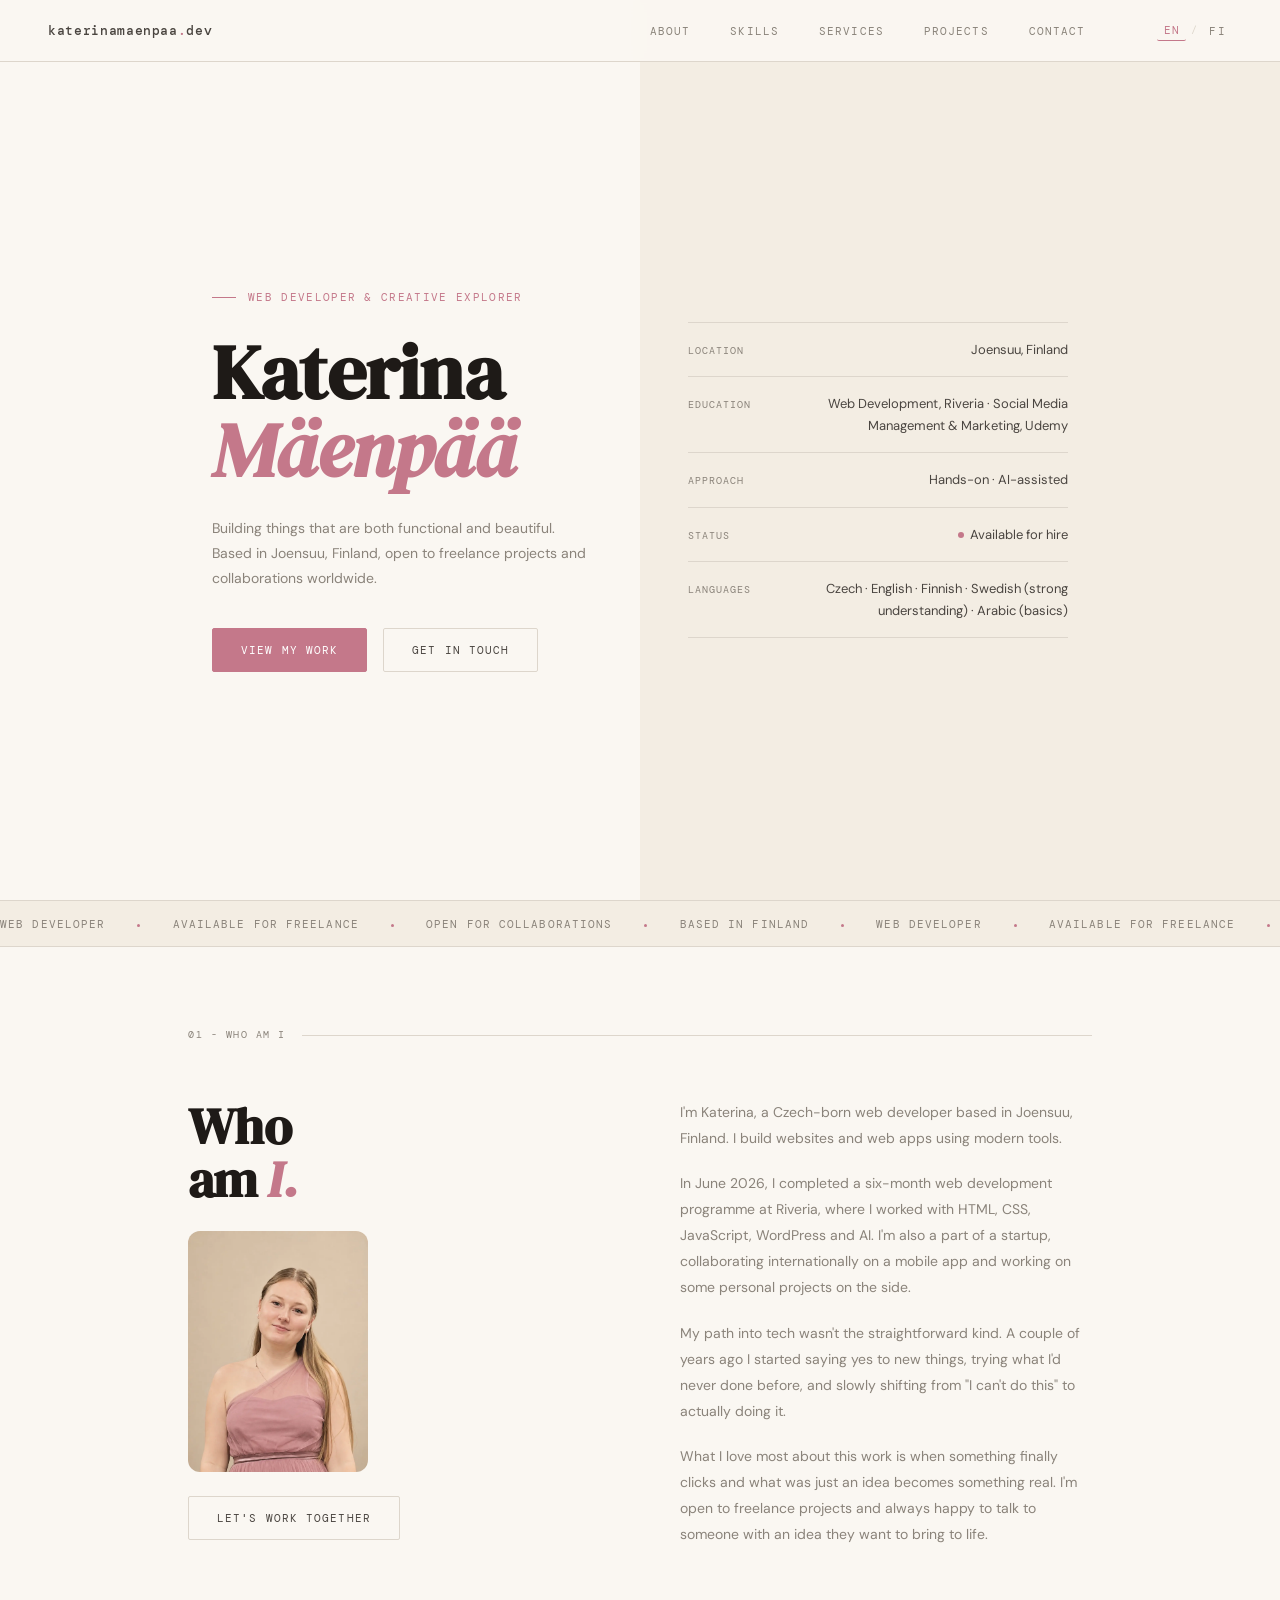
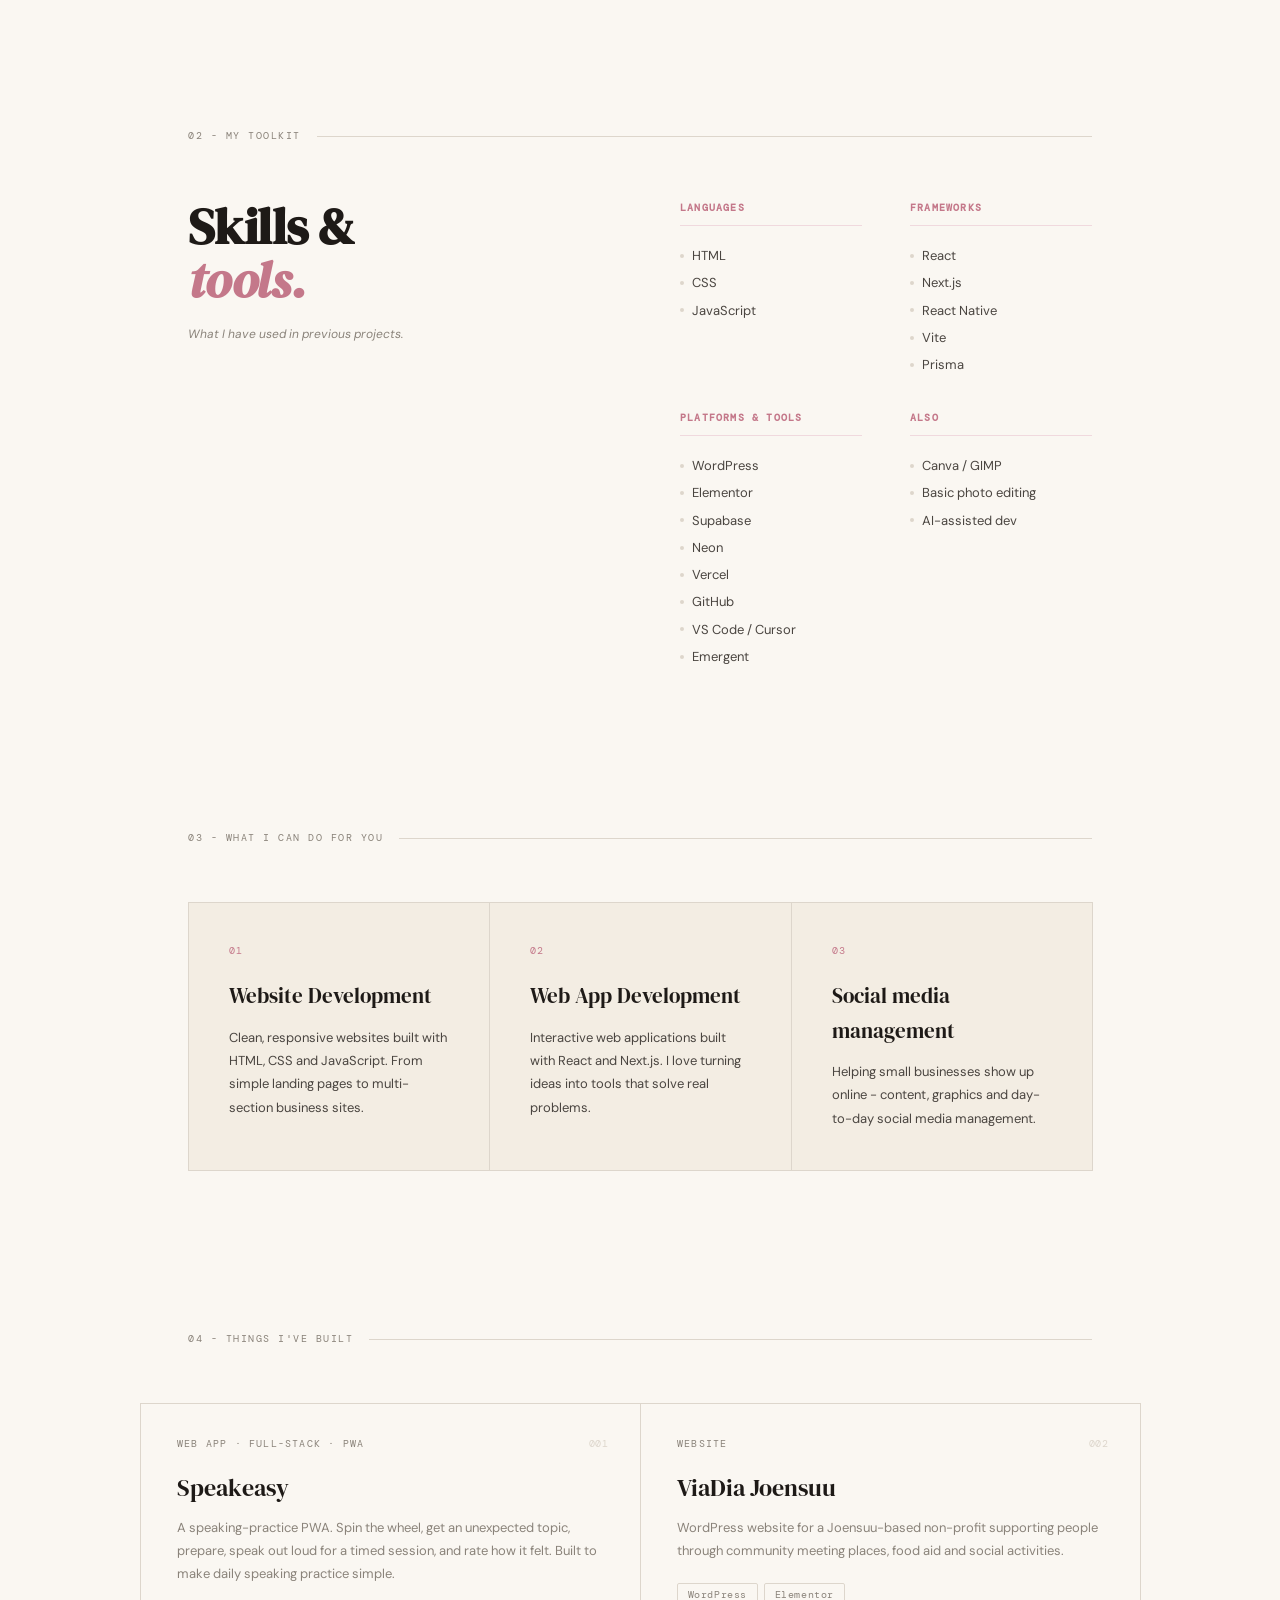
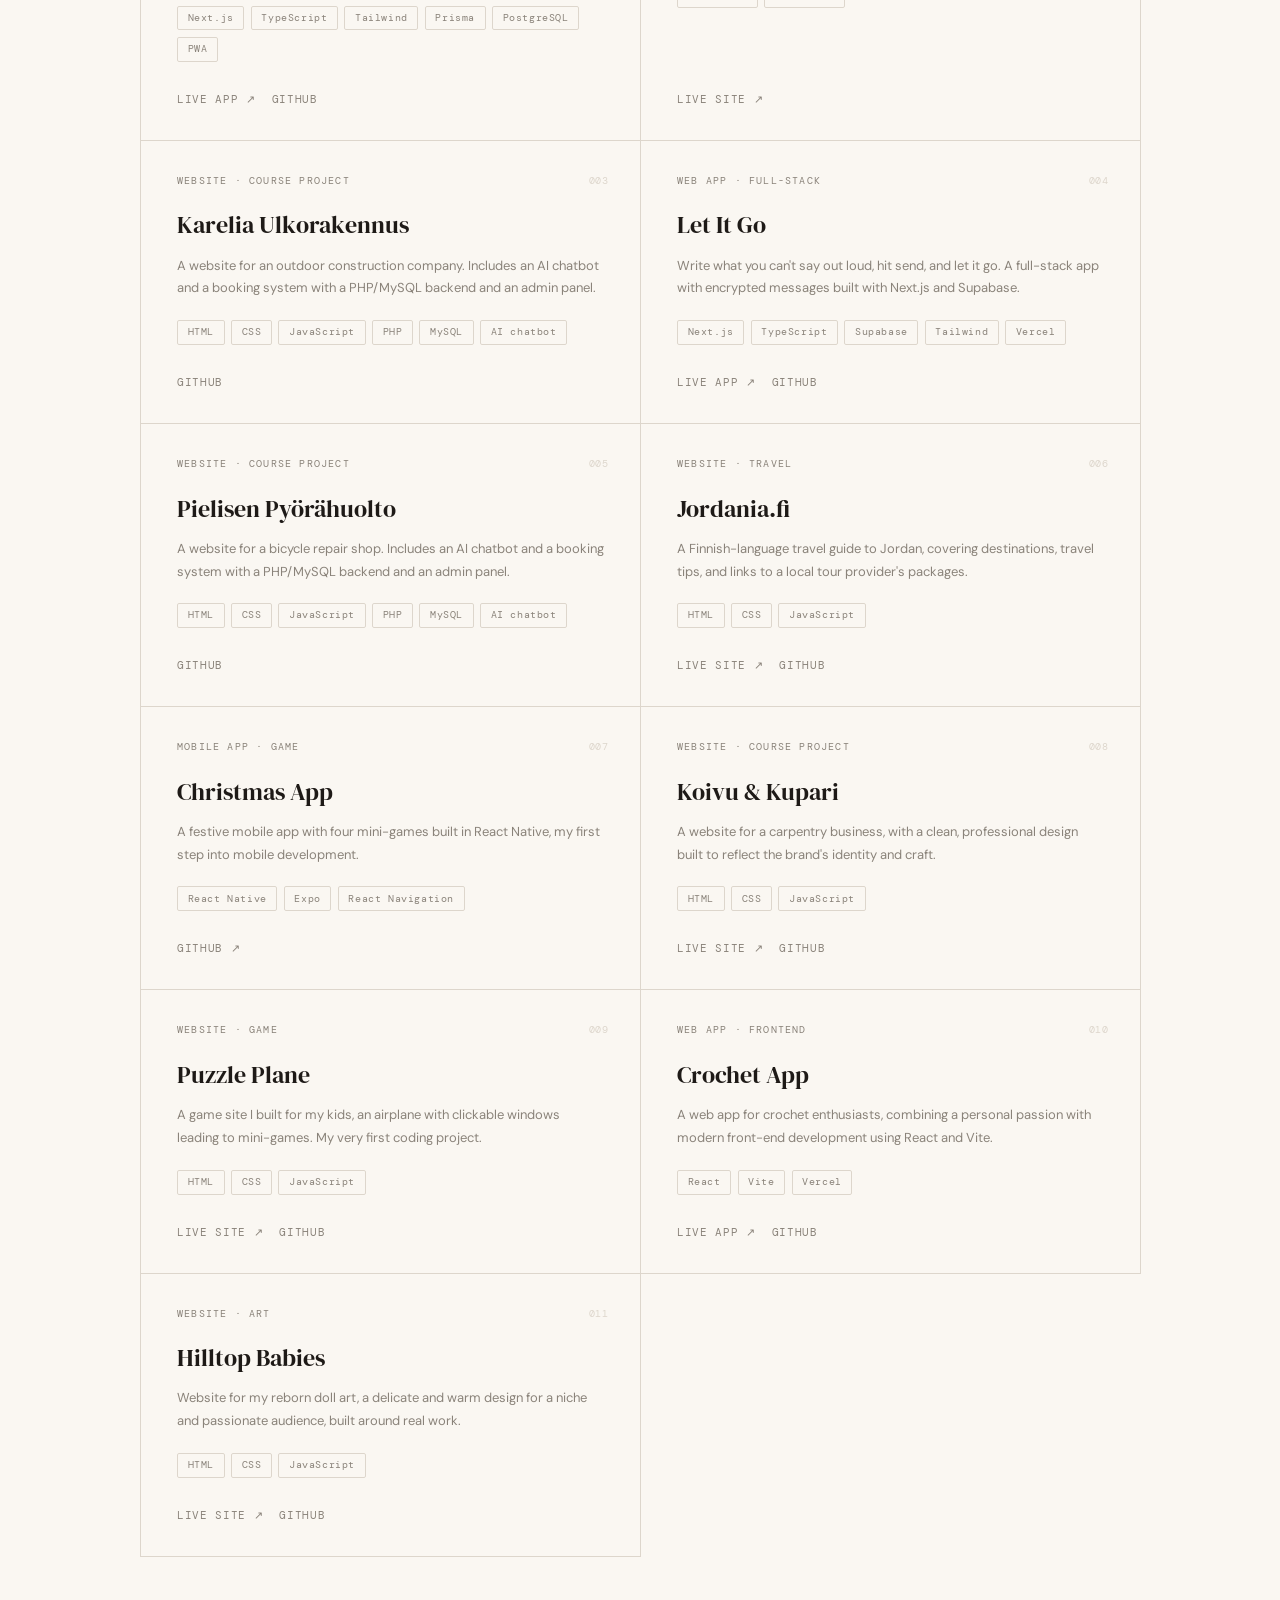
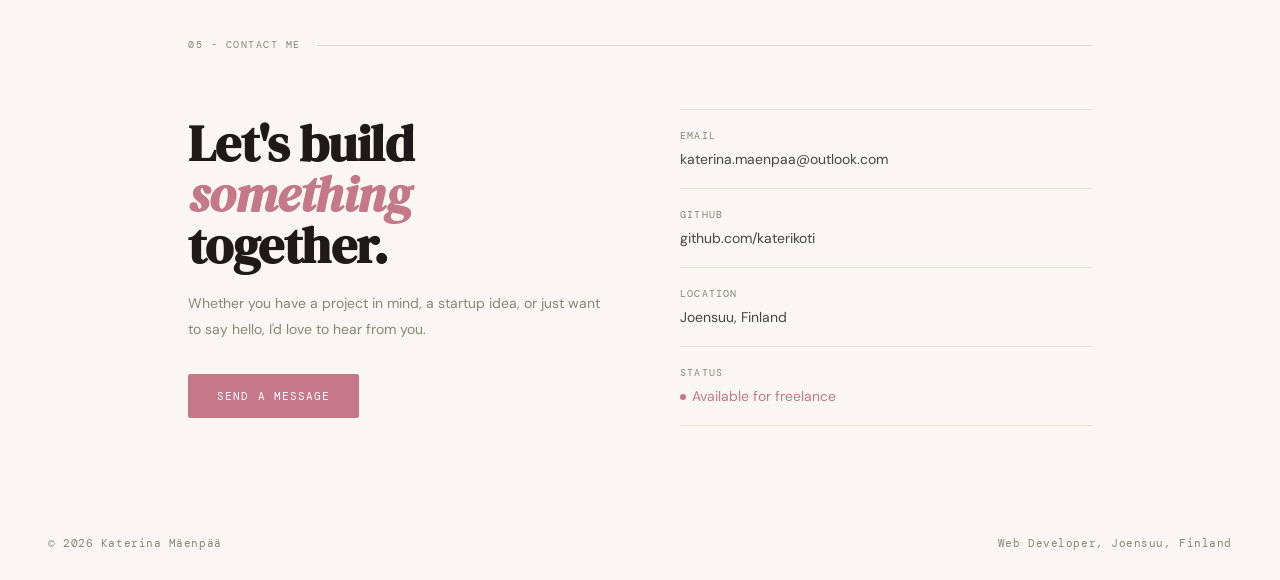
==== commit 00644853: "Update about section with graduation year and project details" ====
--- a/index.html
+++ b/index.html
@@ -128,7 +128,7 @@
       </div>
       <div>
         <p class="about-text" id="about-p1" data-fi="Olen Katerina, tšekkiläissyntyinen web-kehittäjä Joensuusta. Rakennan verkkosivuja ja verkkosovelluksia moderneilla työkaluilla.">I'm Katerina, a Czech-born web developer based in Joensuu, Finland. I build websites and web apps using modern tools.</p>
-        <p class="about-text" id="about-p2" data-fi="Kesäkuussa valmistauduin kuuden kuukauden web-kehityskoulutuksesta Riveriassa, jossa työskentelin HTML:n, CSS:n, JavaScriptin, WordPressin ja tekoälyn parissa. Olen myös mukana startupissa, teen kansainvälistä yhteistyötä mobiilisovelluksen parissa ja työstän samalla omia henkilökohtaisia projekteja.">In June, I completed a six-month web development programme at Riveria, where I worked with HTML, CSS, JavaScript, WordPress and AI. I'm also a part of a startup, collaborating internationally on a mobile app and working on some personal projects on the side.</p>
+        <p class="about-text" id="about-p2" data-fi="Kesäkuussa 2026 valmistuin kuuden kuukauden web-kehityskoulutuksesta Riveriassa, jossa työskentelin HTML:n, CSS:n, JavaScriptin, WordPressin ja tekoälyn parissa. Olen myös mukana startupissa, teen kansainvälistä yhteistyötä mobiilisovelluksen parissa ja työstän samalla omia henkilökohtaisia projekteja.">In June 2026, I completed a six-month web development programme at Riveria, where I worked with HTML, CSS, JavaScript, WordPress and AI. I'm also a part of a startup, collaborating internationally on a mobile app and working on some personal projects on the side.</p>
         <p class="about-text" id="about-p3" data-fi="Polkuni teknologia-alalle ei ollut suoraviivainen. Muutama vuosi sitten päätin alkaa sanoa kyllä uusille asioille, kokeilla, mitä en ollut koskaan tehnyt ja vähitellen 'en pysty tähän' asenne muuttui siihen, että oikeasti tein sitä.">My path into tech wasn't the straightforward kind. A couple of years ago I started saying yes to new things, trying what I'd never done before, and slowly shifting from "I can't do this" to actually doing it.</p>
         <p class="about-text" id="about-p4" data-fi="Rakastan tässä työssä eniten sitä, kun jokin viimein napsahtaa paikalleen ja pelkästä ideasta tulee jotain todellista. Olen avoin freelance-projekteille ja juttelen mielelläni kenen kanssa tahansa, jolla on idea, jonka haluaa toteuttaa.">What I love most about this work is when something finally clicks and what was just an idea becomes something real. I'm open to freelance projects and always happy to talk to someone with an idea they want to bring to life.</p>
       </div>
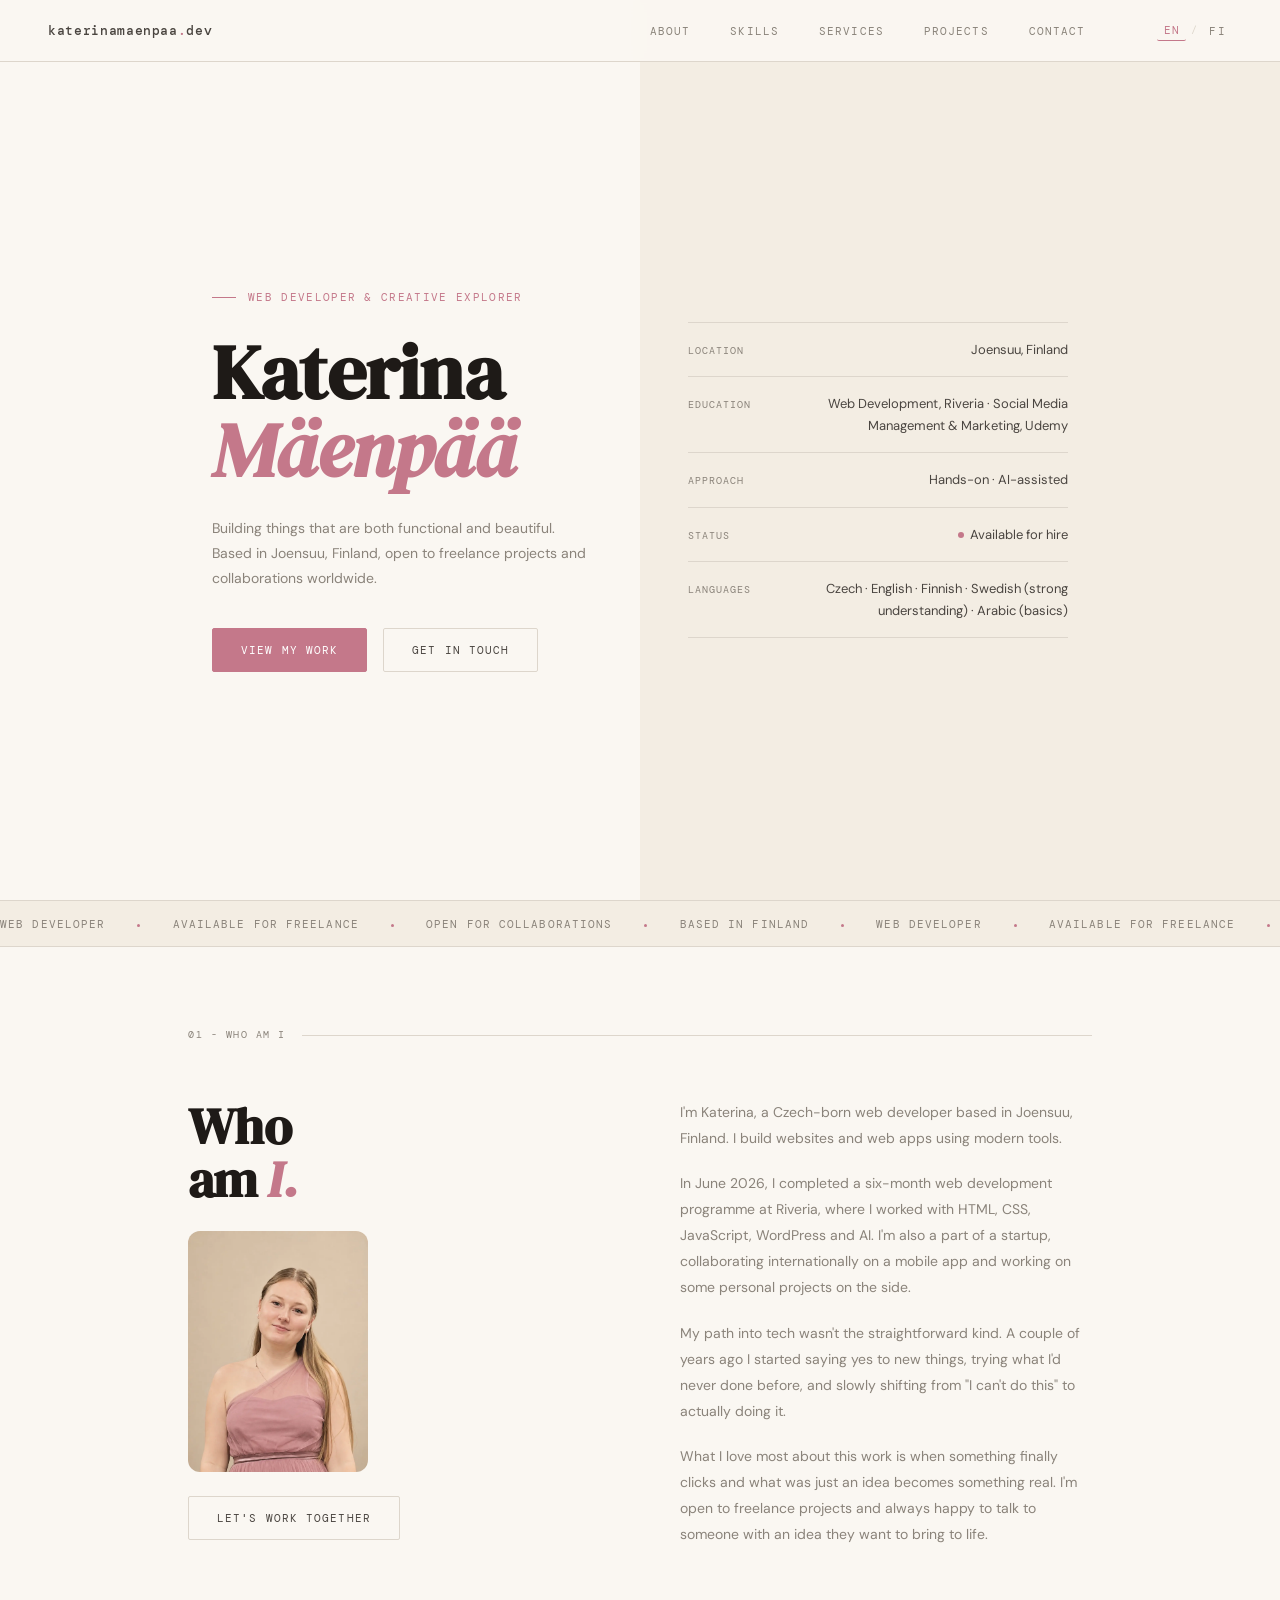
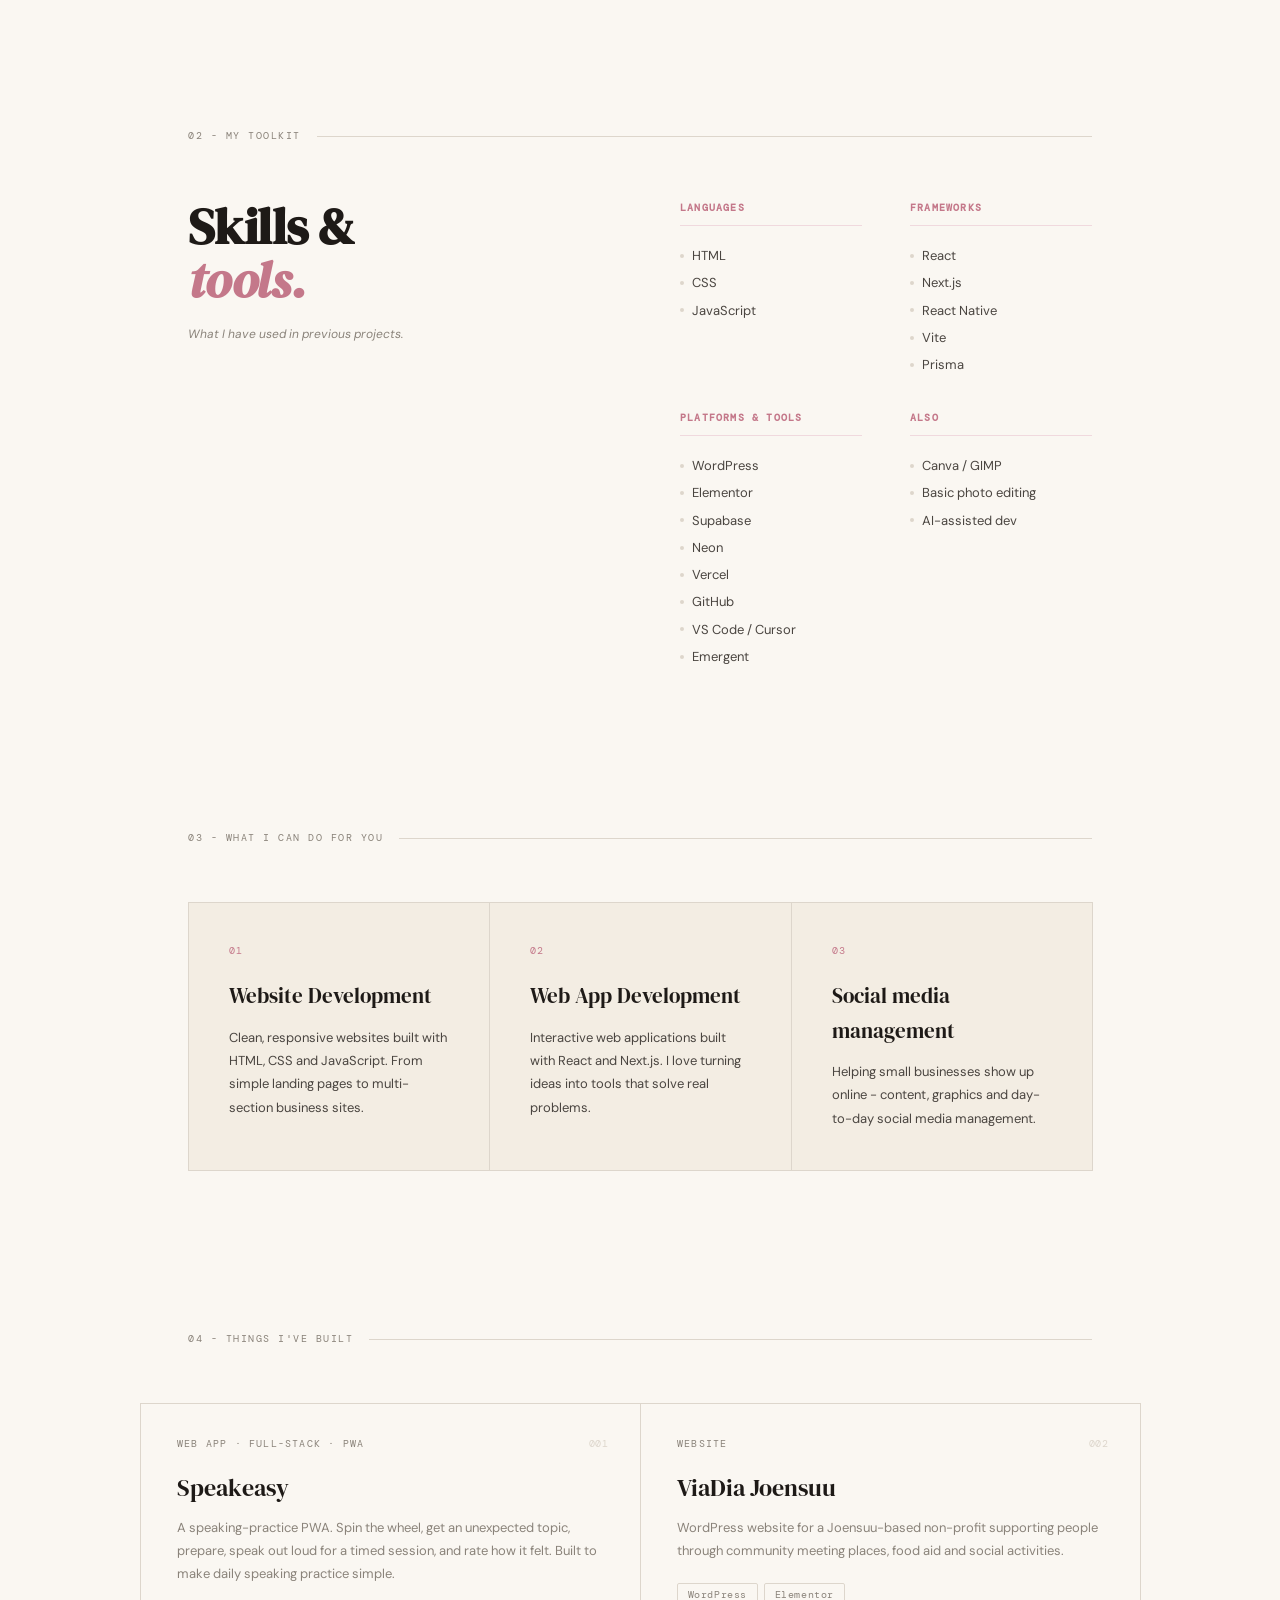
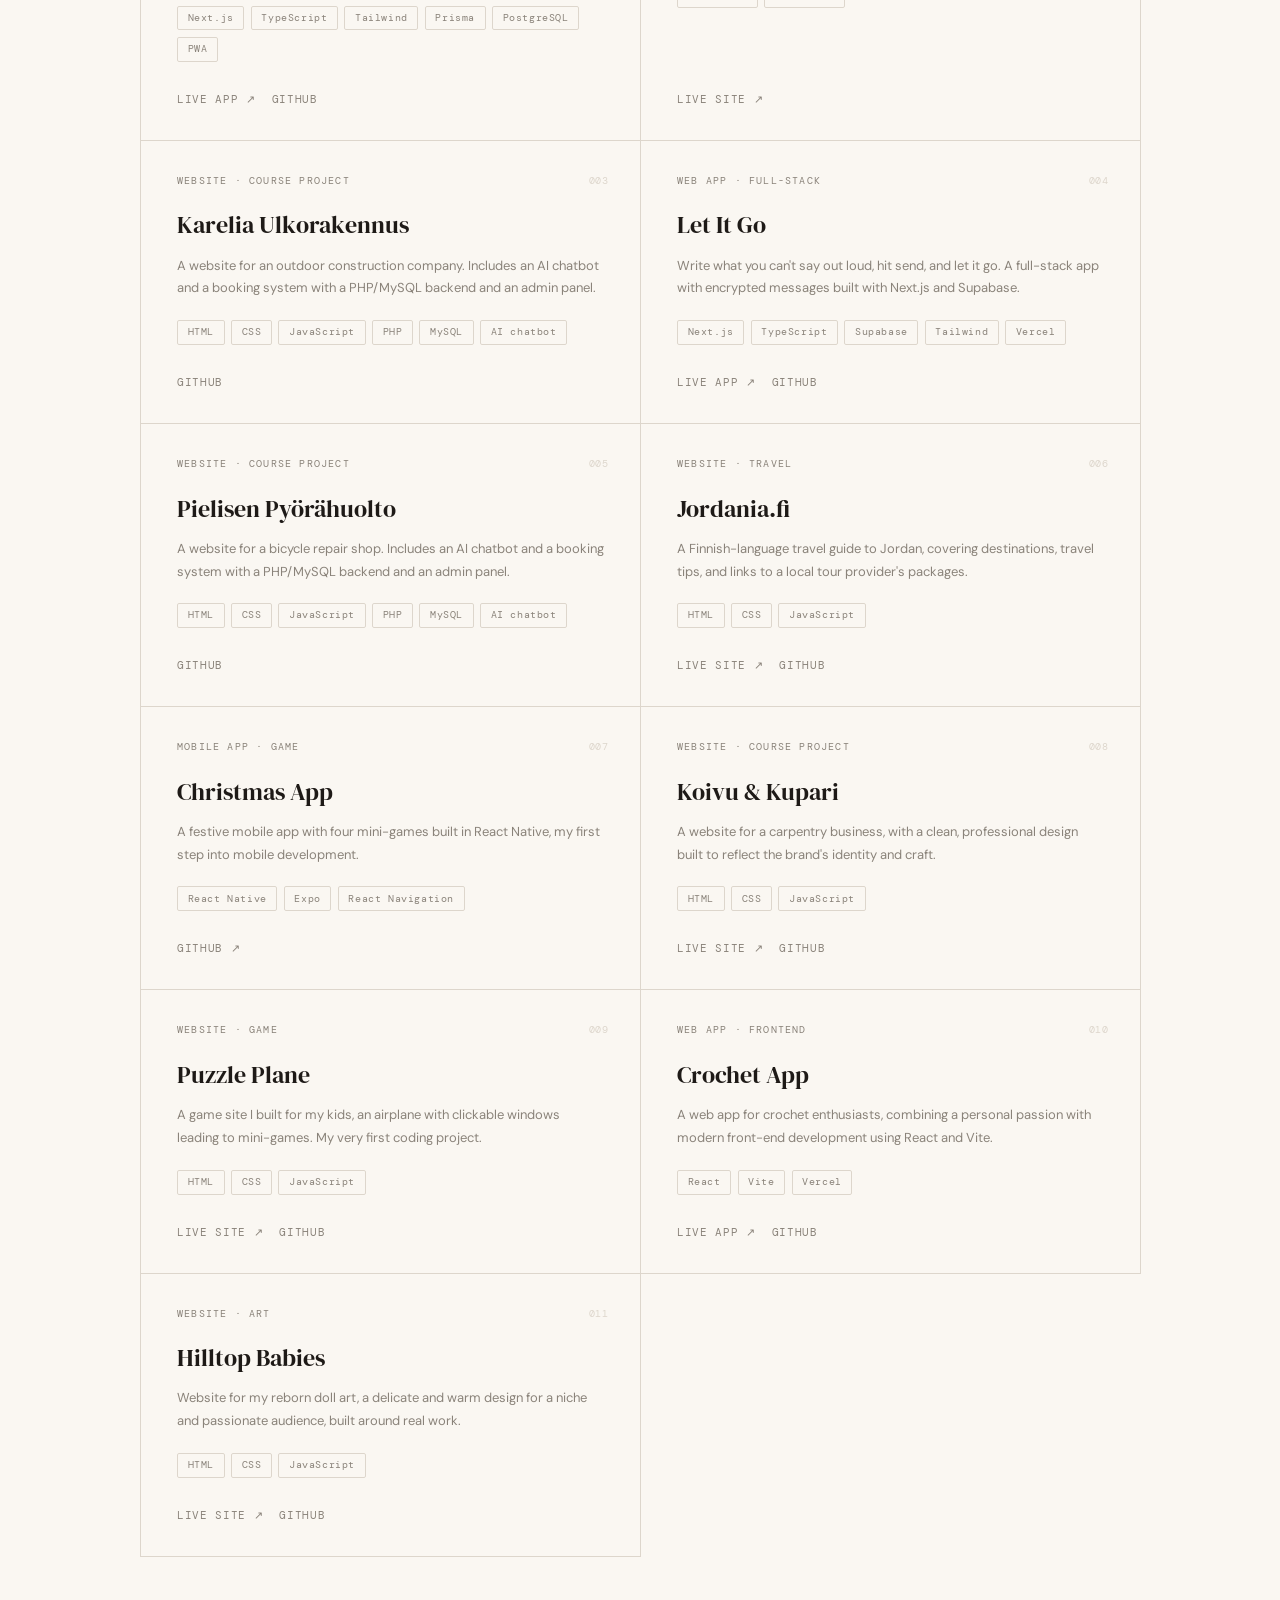
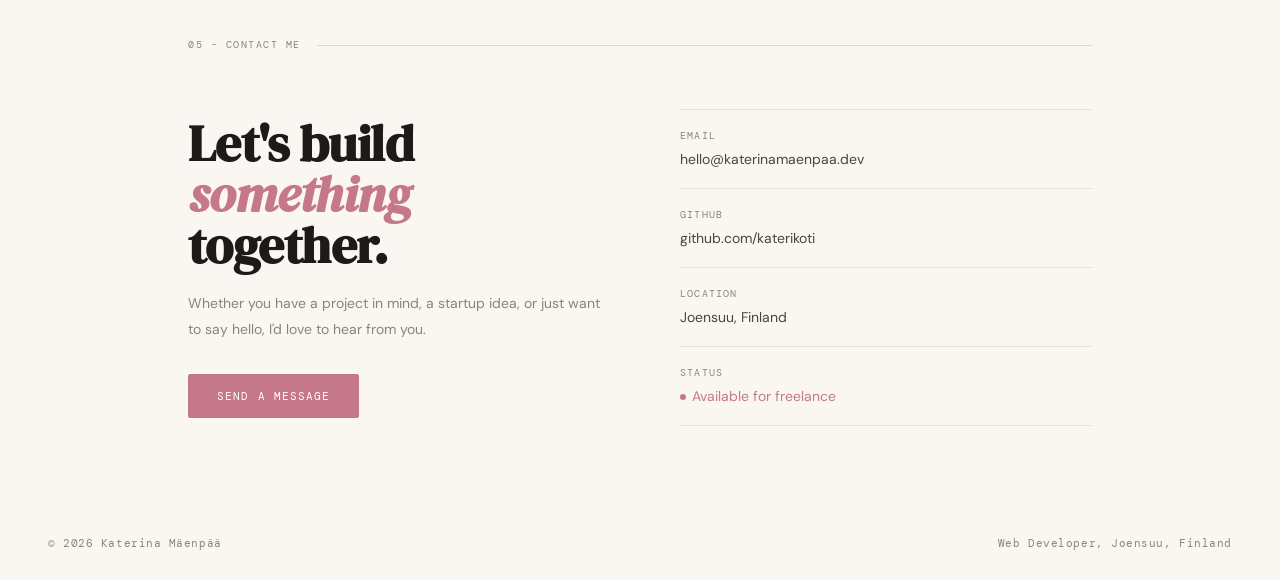
==== commit f6481f46: "Update contact email" ====
--- a/index.html
+++ b/index.html
@@ -355,12 +355,12 @@
       <div>
         <h2 id="contact-h2" data-fi="Rakennetaan&lt;br&gt;&lt;em&gt;jotain&lt;/em&gt;&lt;br&gt;yhdessä.">Let's build<br><em>something</em><br>together.</h2>
         <p id="contact-p" data-fi="Jos sinulla on projekti mielessä, startup-idea hautumassa tai haluat vain sanoa hei, ota rohkeasti yhteyttä.">Whether you have a project in mind, a startup idea, or just want to say hello, I'd love to hear from you.</p>
-        <a href="mailto:katerina.maenpaa@outlook.com" class="btn filled" id="contact-btn" data-fi="Lähetä viesti">Send a message</a>
+        <a href="mailto:hello@katerinamaenpaa.dev" class="btn filled" id="contact-btn" data-fi="Lähetä viesti">Send a message</a>
       </div>
       <div class="contact-rows">
         <div class="contact-row">
           <label id="contact-email-label" data-fi="Sähköposti">Email</label>
-          <a href="mailto:katerina.maenpaa@outlook.com">katerina.maenpaa@outlook.com</a>
+          <a href="mailto:hello@katerinamaenpaa.dev">hello@katerinamaenpaa.dev</a>
         </div>
         <div class="contact-row">
           <label id="contact-github-label" data-fi="GitHub">GitHub</label>
